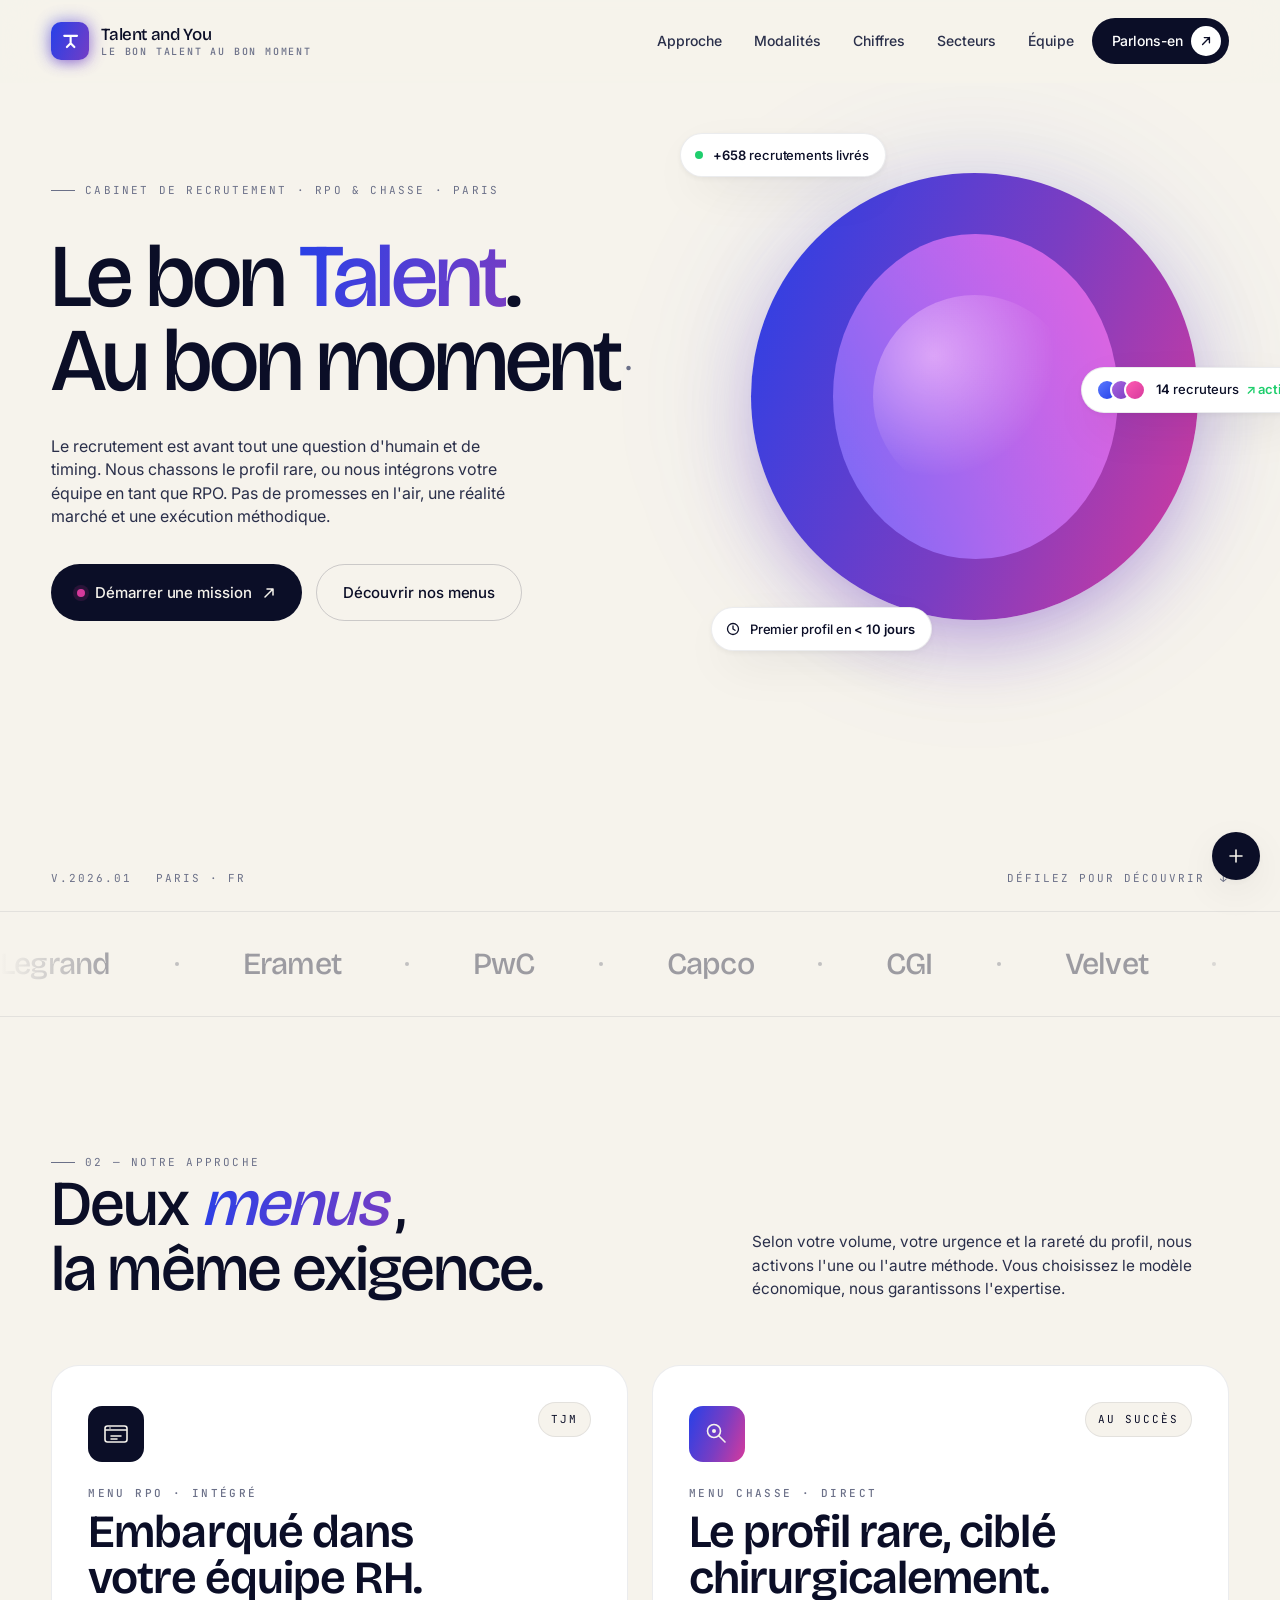
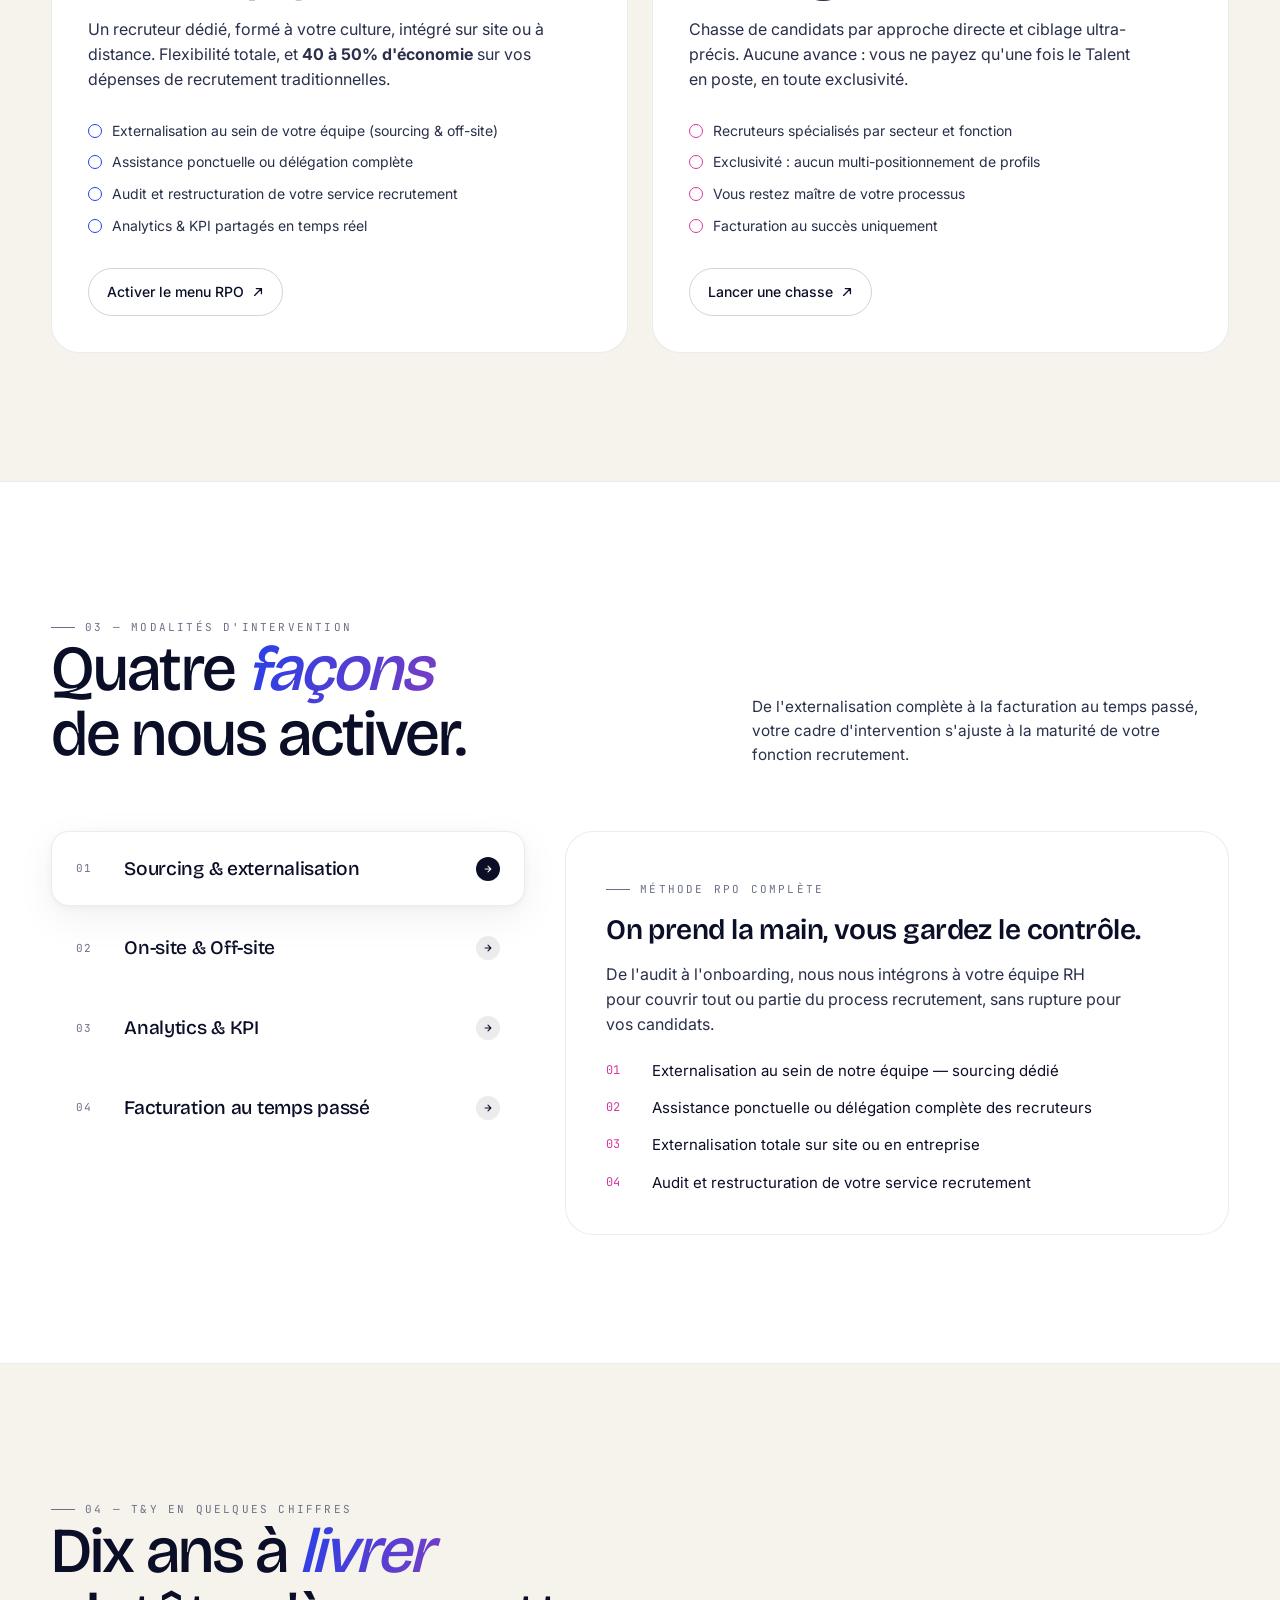
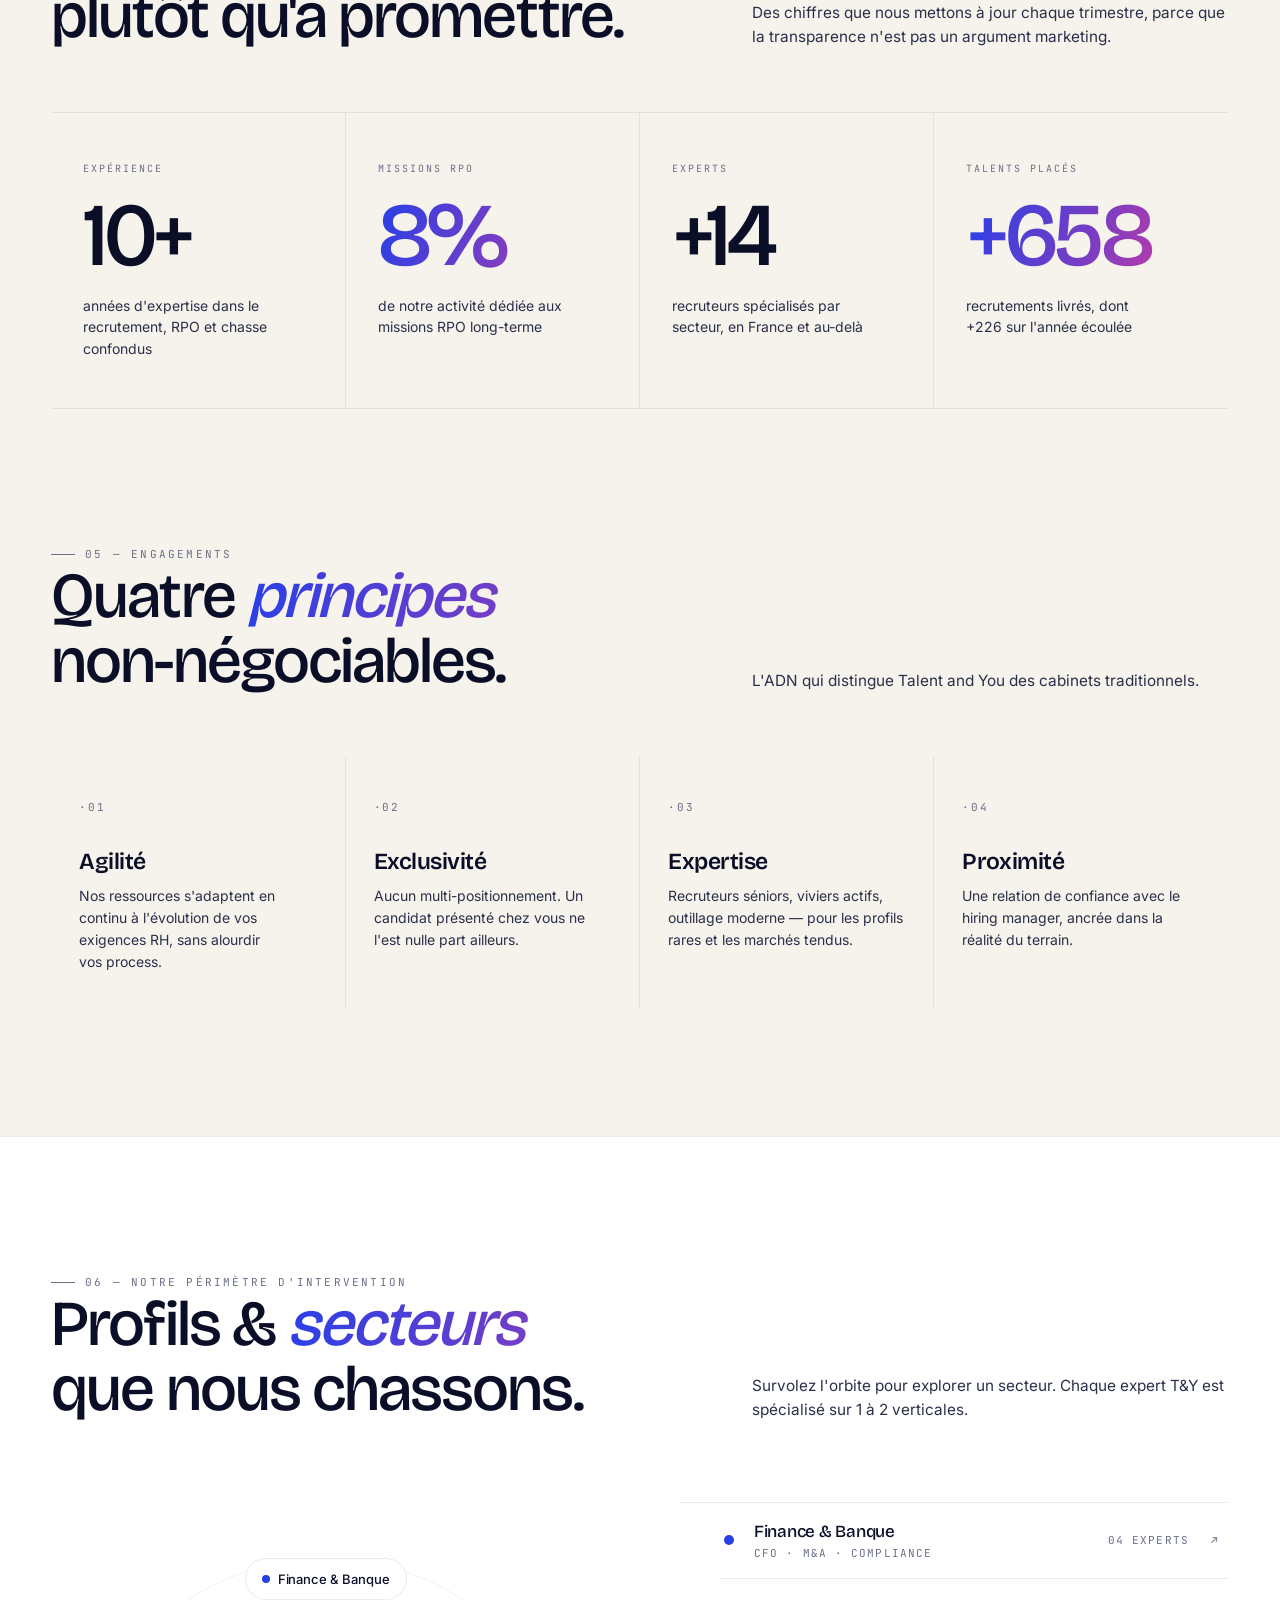
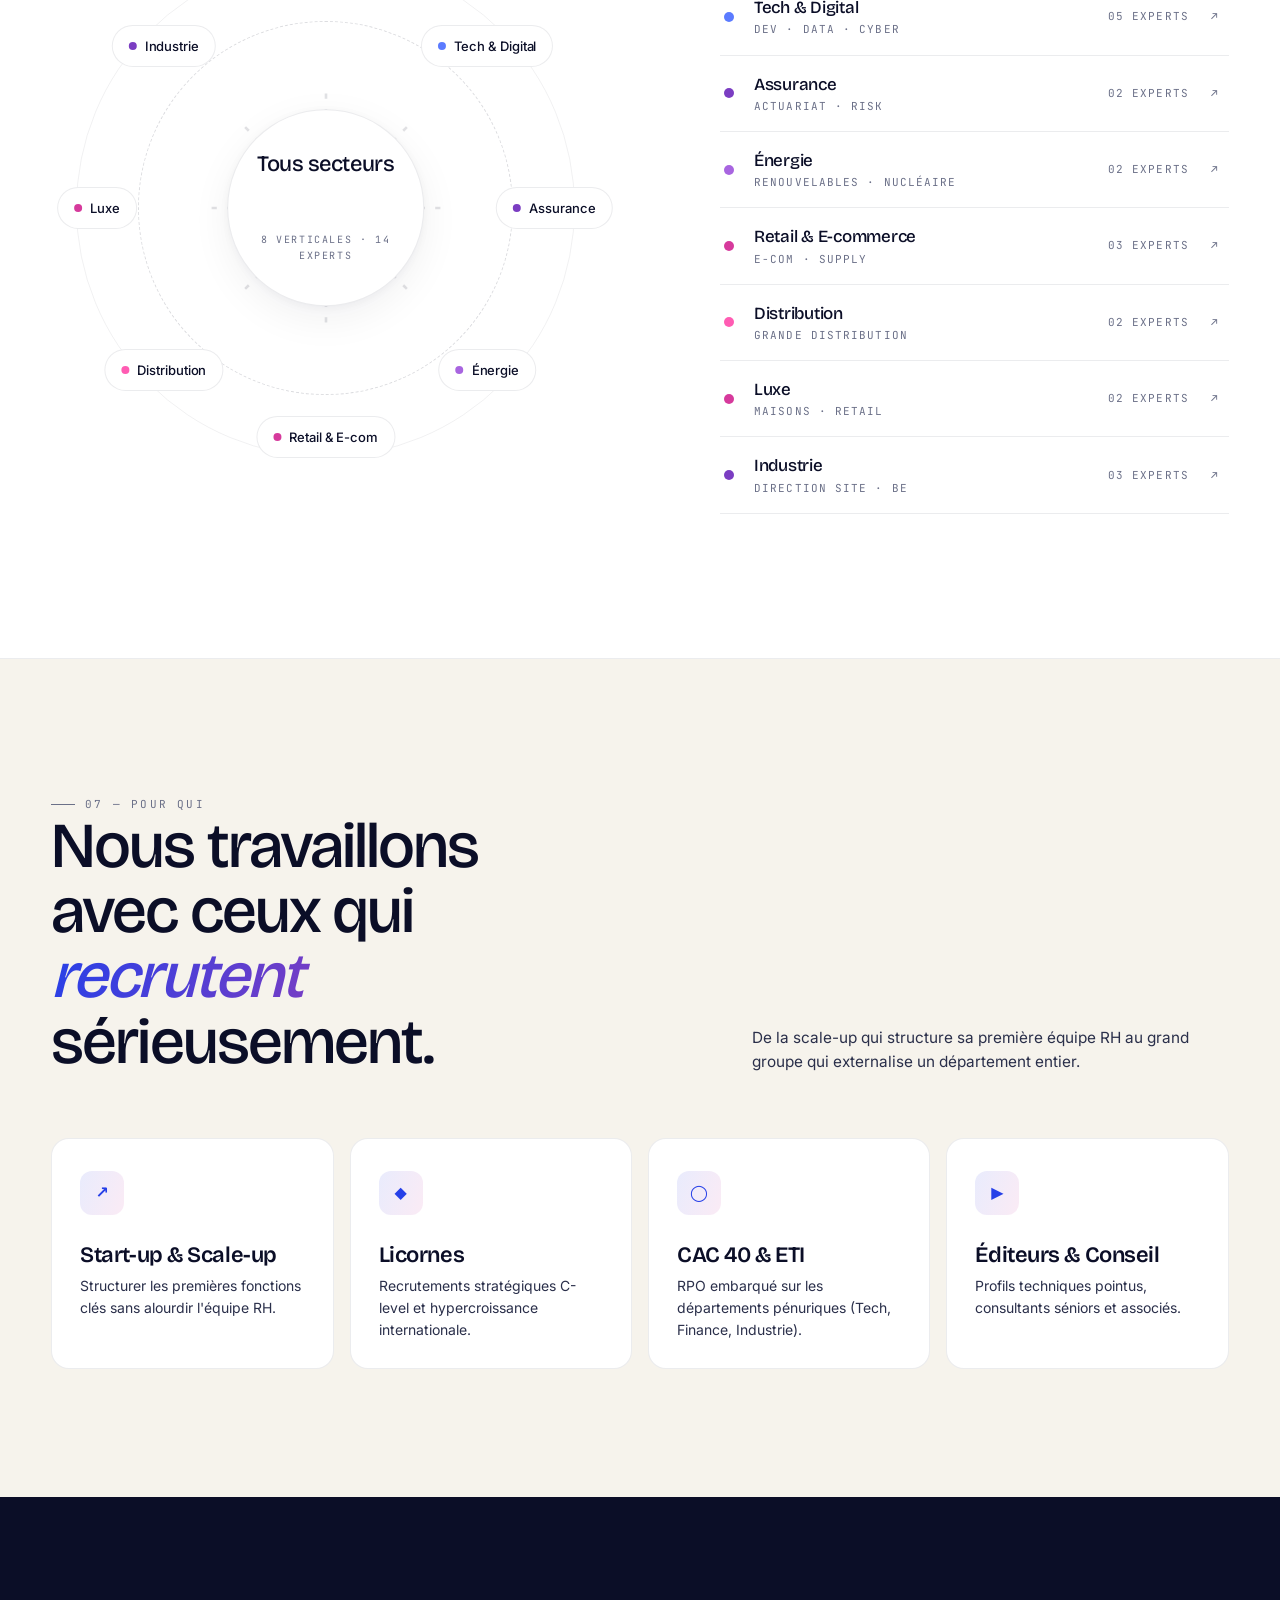
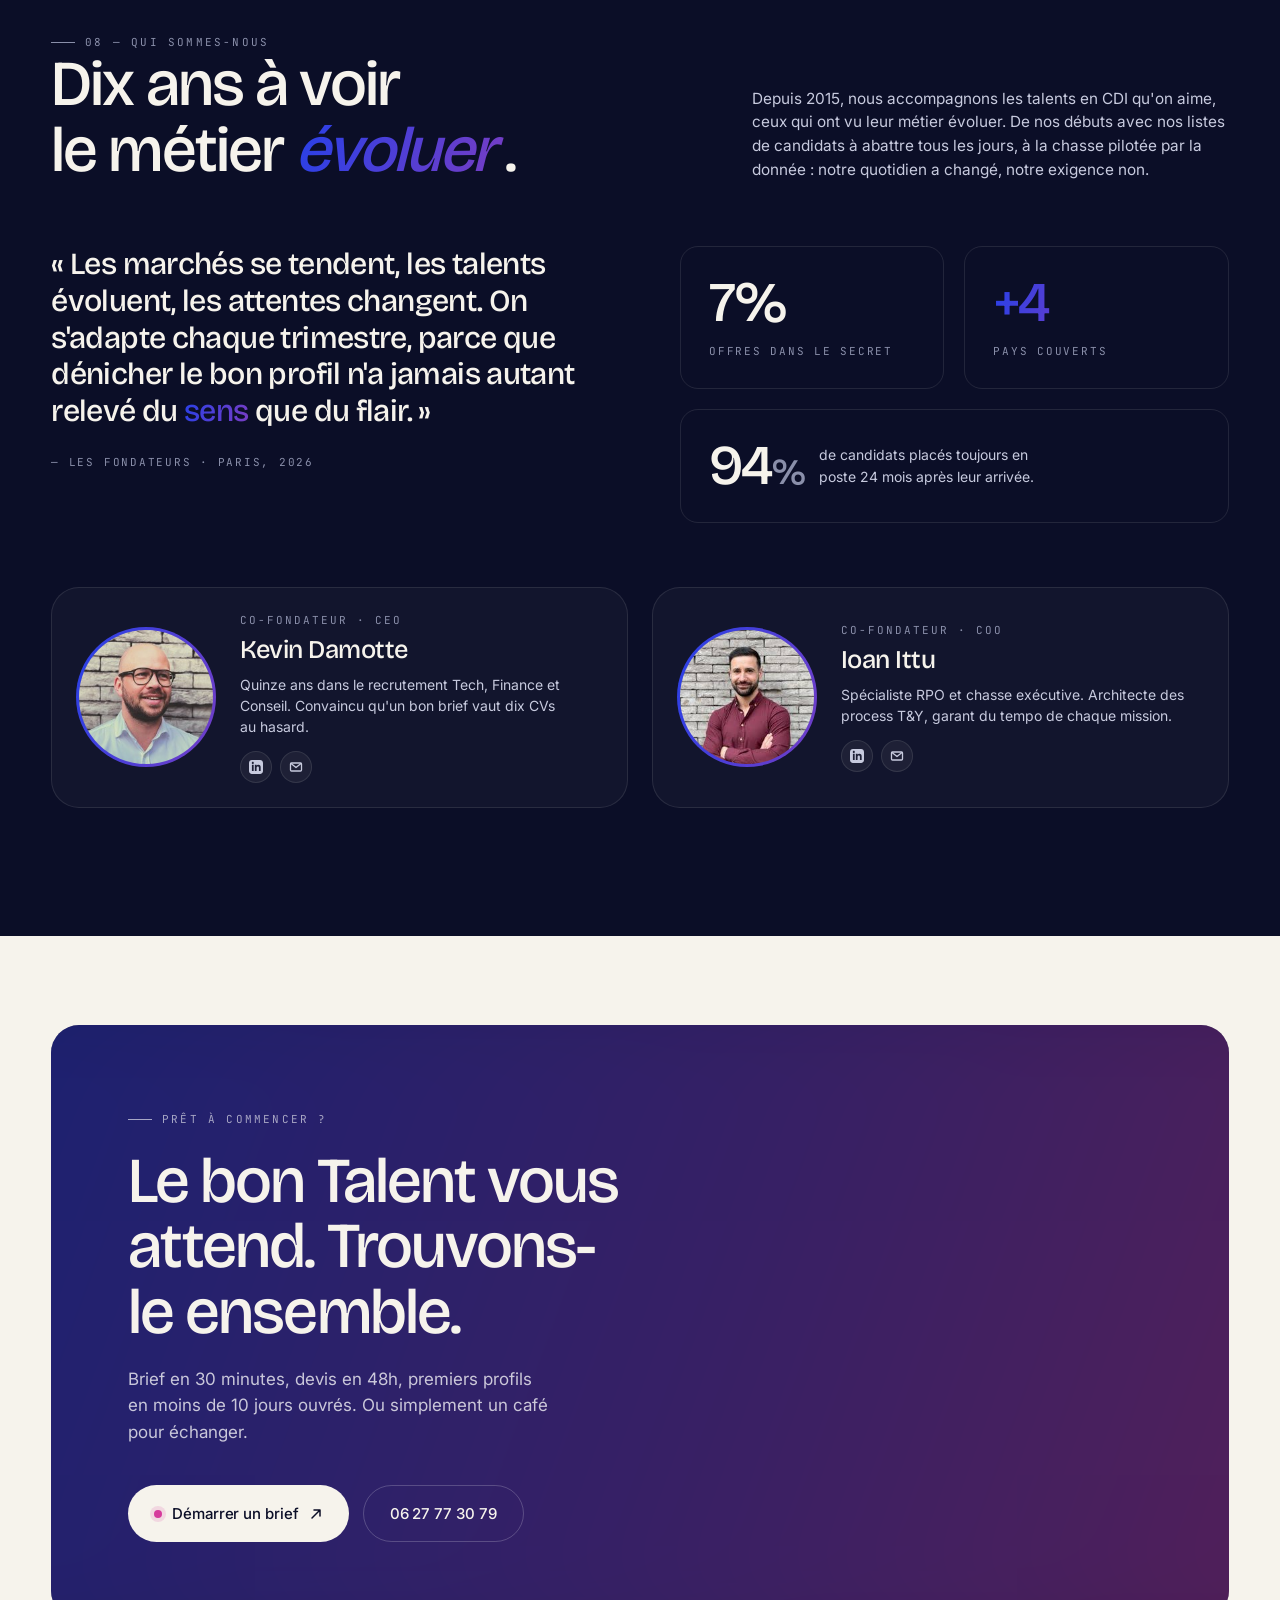
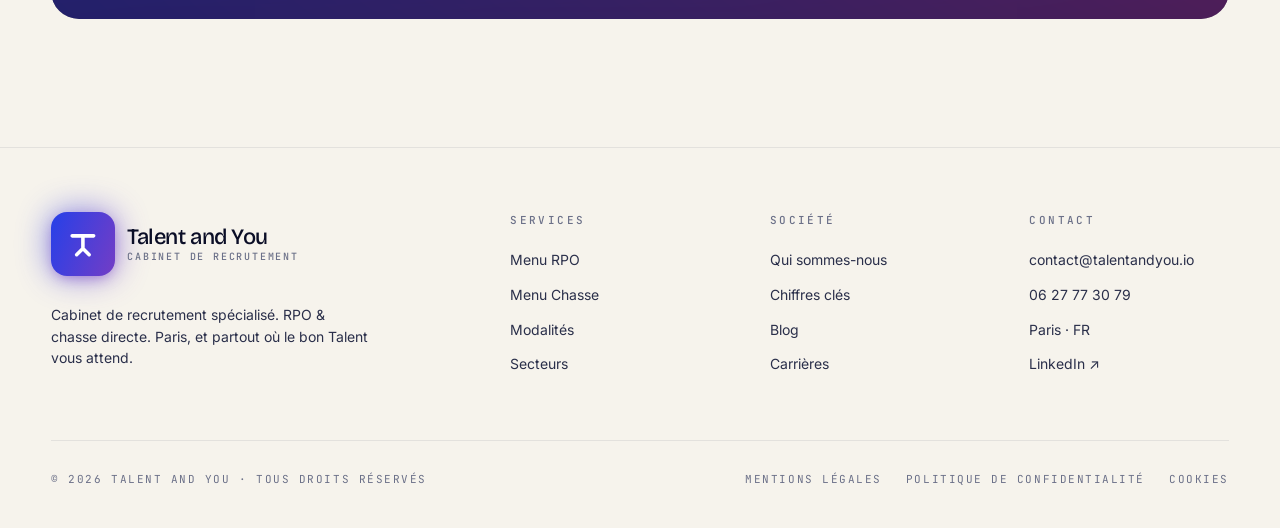
==== index.html @ 2cf2efbe "Update marquee with Legrand, Eramet, PwC, Capco, CGI, Velvet, Jardiland, Netatmo Replaces previous p" ====
<!doctype html>
<html lang="fr">
<head>
<meta charset="utf-8" />
<meta name="viewport" content="width=device-width, initial-scale=1" />
<title>Talent and You — Le bon Talent au bon moment</title>
<meta name="description" content="Cabinet de recrutement spécialisé. RPO intégré ou chasse de tête : la bonne méthode pour le bon Talent, au bon moment." />
<meta name="theme-color" content="#0B0E27" />

<!-- Open Graph -->
<meta property="og:title" content="Talent and You — Le bon Talent au bon moment" />
<meta property="og:description" content="Cabinet de recrutement spécialisé. RPO intégré ou chasse de tête : la bonne méthode pour le bon Talent, au bon moment." />
<meta property="og:type" content="website" />
<meta property="og:locale" content="fr_FR" />

<link rel="preconnect" href="https://fonts.googleapis.com">
<link rel="preconnect" href="https://fonts.gstatic.com" crossorigin>
<link rel="stylesheet" href="https://fonts.googleapis.com/css2?family=Bricolage+Grotesque:opsz,wght@12..96,300..700&family=Inter:wght@300;400;500;600;700&family=JetBrains+Mono:wght@400;500&family=Instrument+Serif:ital@0;1&family=Space+Grotesk:wght@400;500;600;700&family=Fraunces:opsz,wght@9..144,400..700&display=swap" />

<link rel="stylesheet" href="styles.css" />
</head>
<body>

<!-- ============ NAV ============ -->
<header class="nav">
  <div class="wrap nav-inner">
    <a href="#" class="logo" aria-label="Talent and You">
      <span class="logo-icon" aria-hidden="true">
        <svg viewBox="0 0 40 40" fill="none">
          <!-- T (top bar + stem) merged with inverted Y (forked base) -->
          <path class="ty-mark"
                d="M 8 11 H 32 M 20 11 V 25 M 20 25 L 13 32 M 20 25 L 27 32"
                stroke="white" stroke-width="4" stroke-linecap="round" stroke-linejoin="round"/>
        </svg>
      </span>
      <span class="logo-text">Talent and You<small>Le bon Talent au bon moment</small></span>
    </a>
    <nav class="nav-links">
      <a href="#approche">Approche</a>
      <a href="#modalites">Modalités</a>
      <a href="#chiffres">Chiffres</a>
      <a href="#secteurs">Secteurs</a>
      <a href="#equipe">Équipe</a>
      <a href="#contact" class="nav-cta">
        Parlons-en
        <span class="arrow-bubble">
          <svg width="12" height="12" viewBox="0 0 14 14" fill="none"><path d="M3 11L11 3M11 3H5M11 3V9" stroke="currentColor" stroke-width="1.6" stroke-linecap="round" stroke-linejoin="round"/></svg>
        </span>
      </a>
    </nav>
  </div>
</header>

<main>

<!-- ============ HERO ============ -->
<section class="hero" id="hero" style="padding: 60px 0px 120px">
  <div class="wrap hero-grid">
    <div>
      <div class="eyebrow" style="margin-bottom: 36px;">Cabinet de recrutement · RPO &amp; Chasse · Paris</div>
      <h1 class="hero-headline">
        <span class="l1"><span>Le bon&nbsp;<i class="grad-text" style="font-style:normal;">Talent</i>.</span></span>
        <span class="l2"><span>Au bon moment<span class="stop">.</span></span></span>
      </h1>
      <p class="hero-tag">Le recrutement est avant tout une question d'humain et de timing. Nous chassons le profil rare, ou nous intégrons votre équipe en tant que RPO. Pas de promesses en l'air, une réalité marché et une exécution méthodique.</p>
      <div class="hero-actions">
        <a href="#contact" class="btn btn-primary">
          <span class="dot"></span>
          Démarrer une mission
          <svg width="14" height="14" viewBox="0 0 14 14" fill="none"><path d="M3 11L11 3M11 3H5M11 3V9" stroke="currentColor" stroke-width="1.5" stroke-linecap="round" stroke-linejoin="round"/></svg>
        </a>
        <a href="#approche" class="btn btn-ghost">Découvrir nos menus</a>
      </div>
    </div>

    <div class="hero-art" aria-hidden="true">
      <div class="blob-glow"></div>
      <div class="blob"></div>
      <div class="blob b2"></div>
      <div class="blob b3"></div>
      <div class="hero-particles">
        <span class="p" style="top:12%;left:6%;animation-delay:0s;"></span>
        <span class="p acc" style="top:24%;left:88%;animation-delay:.8s;"></span>
        <span class="p" style="top:74%;left:4%;animation-delay:1.4s;"></span>
        <span class="p acc" style="top:86%;left:74%;animation-delay:2.1s;"></span>
        <span class="p" style="top:48%;left:96%;animation-delay:2.6s;"></span>
        <span class="p" style="top:6%;left:54%;animation-delay:3.2s;"></span>
      </div>
      <div class="tag t1">
        <span class="pulse"></span>
        <span><b>+658</b> recrutements livrés</span>
      </div>
      <div class="tag t2">
        <span class="av"><span></span><span></span><span></span></span>
        <span><b>14</b> recruteurs <span class="arrow-up">↗ actifs</span></span>
      </div>
      <div class="tag t3">
        <svg width="14" height="14" viewBox="0 0 14 14" fill="none"><circle cx="7" cy="7" r="5.5" stroke="currentColor" stroke-width="1.3"/><path d="M7 4v3l2 1.3" stroke="currentColor" stroke-width="1.3" stroke-linecap="round"/></svg>
        <span>Premier profil en <b>&lt; 10 jours</b></span>
      </div>
    </div>
  </div>

  <div class="hero-meta">
    <div class="lh">
      <span>v.2026.01</span>
      <span>Paris · FR</span>
    </div>
    <div>Défilez pour découvrir <span style="margin-left:6px;">↓</span></div>
  </div>
</section>

<!-- ============ MARQUEE confiance ============ -->
<section class="marquee" aria-label="Ils nous font confiance">
  <div class="marquee-row" aria-hidden="true">
    <span class="brand">Legrand</span><span class="dot"></span>
    <span class="brand">Eramet</span><span class="dot"></span>
    <span class="brand">PwC</span><span class="dot"></span>
    <span class="brand">Capco</span><span class="dot"></span>
    <span class="brand">CGI</span><span class="dot"></span>
    <span class="brand">Velvet</span><span class="dot"></span>
    <span class="brand">Jardiland</span><span class="dot"></span>
    <span class="brand">Netatmo</span><span class="dot"></span>
    <!-- duplicate for seamless loop -->
    <span class="brand">Legrand</span><span class="dot"></span>
    <span class="brand">Eramet</span><span class="dot"></span>
    <span class="brand">PwC</span><span class="dot"></span>
    <span class="brand">Capco</span><span class="dot"></span>
    <span class="brand">CGI</span><span class="dot"></span>
    <span class="brand">Velvet</span><span class="dot"></span>
    <span class="brand">Jardiland</span><span class="dot"></span>
    <span class="brand">Netatmo</span><span class="dot"></span>
  </div>
</section>

<!-- ============ APPROCHE — Deux menus ============ -->
<section class="section" id="approche">
  <div class="wrap">
    <div class="section-head reveal">
      <div>
        <div class="eyebrow">02 — Notre approche</div>
        <h2 class="section-title">Deux <span class="grad-text" style="padding: 0px 10px 0px 0px">menus</span>,<br/>la même exigence.</h2>
      </div>
      <p class="section-lede">Selon votre volume, votre urgence et la rareté du profil, nous activons l'une ou l'autre méthode. Vous choisissez le modèle économique, nous garantissons l'expertise.</p>
    </div>

    <div class="menus reveal-stagger">
      <article class="menu-card rpo">
        <span class="price-tag">TJM</span>
        <div class="menu-icon">
          <svg width="28" height="28" viewBox="0 0 28 28" fill="none">
            <rect x="3" y="6" width="22" height="16" rx="2.5" stroke="currentColor" stroke-width="1.6"/>
            <path d="M3 10h22" stroke="currentColor" stroke-width="1.6"/>
            <circle cx="8" cy="8" r=".8" fill="currentColor"/>
            <path d="M9 16h10M9 19h6" stroke="currentColor" stroke-width="1.5" stroke-linecap="round"/>
          </svg>
        </div>
        <h3>
          <small>Menu RPO · Intégré</small>
          Embarqué dans votre équipe RH.
        </h3>
        <p>
          Un recruteur dédié, formé à votre culture, intégré sur site ou à distance.
          Flexibilité totale, et <b>40 à 50% d'économie</b> sur vos dépenses de recrutement traditionnelles.
        </p>
        <ul>
          <li>Externalisation au sein de votre équipe (sourcing &amp; off-site)</li>
          <li>Assistance ponctuelle ou délégation complète</li>
          <li>Audit et restructuration de votre service recrutement</li>
          <li>Analytics &amp; KPI partagés en temps réel</li>
        </ul>
        <a href="#contact" class="menu-cta">
          Activer le menu RPO
          <svg width="12" height="12" viewBox="0 0 14 14" fill="none"><path d="M3 11L11 3M11 3H5M11 3V9" stroke="currentColor" stroke-width="1.5" stroke-linecap="round" stroke-linejoin="round"/></svg>
        </a>
      </article>

      <article class="menu-card chasse">
        <span class="price-tag">Au succès</span>
        <div class="menu-icon">
          <svg width="28" height="28" viewBox="0 0 28 28" fill="none">
            <circle cx="11" cy="11" r="6.5" stroke="currentColor" stroke-width="1.6"/>
            <path d="M16 16l6 6" stroke="currentColor" stroke-width="1.6" stroke-linecap="round"/>
            <circle cx="11" cy="11" r="2" fill="currentColor"/>
          </svg>
        </div>
        <h3>
          <small>Menu Chasse · Direct</small>
          Le profil rare, ciblé chirurgicalement.
        </h3>
        <p>
          Chasse de candidats par approche directe et ciblage ultra-précis.
          Aucune avance : vous ne payez qu'une fois le Talent en poste, en toute exclusivité.
        </p>
        <ul>
          <li>Recruteurs spécialisés par secteur et fonction</li>
          <li>Exclusivité : aucun multi-positionnement de profils</li>
          <li>Vous restez maître de votre processus</li>
          <li>Facturation au succès uniquement</li>
        </ul>
        <a href="#contact" class="menu-cta">
          Lancer une chasse
          <svg width="12" height="12" viewBox="0 0 14 14" fill="none"><path d="M3 11L11 3M11 3H5M11 3V9" stroke="currentColor" stroke-width="1.5" stroke-linecap="round" stroke-linejoin="round"/></svg>
        </a>
      </article>
    </div>
  </div>
</section>

<!-- ============ MODALITÉS — Tabs interactives ============ -->
<section class="section" id="modalites" style="background: var(--bg-elev); border-block: 1px solid var(--line);">
  <div class="wrap">
    <div class="section-head reveal">
      <div>
        <div class="eyebrow">03 — Modalités d'intervention</div>
        <h2 class="section-title">Quatre <span class="grad-text" style="padding: 0px 10px 0px 0px">façons</span><br/>de nous activer.</h2>
      </div>
      <p class="section-lede">
        De l'externalisation complète à la facturation au temps passé, votre cadre d'intervention
        s'ajuste à la maturité de votre fonction recrutement.
      </p>
    </div>

    <div class="modalites reveal">
      <div class="tabs" role="tablist">
        <button class="tab active" data-tab="t1" role="tab" aria-selected="true">
          <span class="num">01</span>
          <span class="label">Sourcing &amp; externalisation</span>
          <span class="arrow-i"><svg width="10" height="10" viewBox="0 0 14 14" fill="none"><path d="M3 7h8M7 3l4 4-4 4" stroke="currentColor" stroke-width="1.5" stroke-linecap="round" stroke-linejoin="round"/></svg></span>
        </button>
        <button class="tab" data-tab="t2" role="tab" aria-selected="false">
          <span class="num">02</span>
          <span class="label">On-site &amp; Off-site</span>
          <span class="arrow-i"><svg width="10" height="10" viewBox="0 0 14 14" fill="none"><path d="M3 7h8M7 3l4 4-4 4" stroke="currentColor" stroke-width="1.5" stroke-linecap="round" stroke-linejoin="round"/></svg></span>
        </button>
        <button class="tab" data-tab="t3" role="tab" aria-selected="false">
          <span class="num">03</span>
          <span class="label">Analytics &amp; KPI</span>
          <span class="arrow-i"><svg width="10" height="10" viewBox="0 0 14 14" fill="none"><path d="M3 7h8M7 3l4 4-4 4" stroke="currentColor" stroke-width="1.5" stroke-linecap="round" stroke-linejoin="round"/></svg></span>
        </button>
        <button class="tab" data-tab="t4" role="tab" aria-selected="false">
          <span class="num">04</span>
          <span class="label">Facturation au temps passé</span>
          <span class="arrow-i"><svg width="10" height="10" viewBox="0 0 14 14" fill="none"><path d="M3 7h8M7 3l4 4-4 4" stroke="currentColor" stroke-width="1.5" stroke-linecap="round" stroke-linejoin="round"/></svg></span>
        </button>
      </div>

      <div class="tab-panel">
        <div class="tab-content active" data-tab="t1">
          <div class="eyebrow" style="margin-bottom:18px;">Méthode RPO complète</div>
          <h4>On prend la main, vous gardez le contrôle.</h4>
          <p>
            De l'audit à l'onboarding, nous nous intégrons à votre équipe RH pour couvrir
            tout ou partie du process recrutement, sans rupture pour vos candidats.
          </p>
          <ol>
            <li>Externalisation au sein de notre équipe — sourcing dédié</li>
            <li>Assistance ponctuelle ou délégation complète des recruteurs</li>
            <li>Externalisation totale sur site ou en entreprise</li>
            <li>Audit et restructuration de votre service recrutement</li>
          </ol>
        </div>

        <div class="tab-content" data-tab="t2">
          <div class="eyebrow" style="margin-bottom:18px;">Présence physique &amp; remote</div>
          <h4>Nos recruteurs là où vous en avez besoin.</h4>
          <p>
            On-site dans vos locaux pour renforcer la marque employeur et la fluidité interne,
            ou off-site pour absorber un pic d'activité sans alourdir vos process internes.
          </p>
          <ol>
            <li>Intégration sur site, dans le respect de votre culture</li>
            <li>Mode hybride avec rituels d'équipe alignés</li>
            <li>Reporting hebdomadaire et stand-ups dédiés</li>
            <li>Bascule on/off transparente selon le volume</li>
          </ol>
        </div>

        <div class="tab-content" data-tab="t3">
          <div class="eyebrow" style="margin-bottom:18px;">Pilotage piloté par la donnée</div>
          <h4>Mesurer, ajuster, performer.</h4>
          <p>
            Dashboards live, KPI partagés et points de pilotage hebdomadaires :
            vous voyez avancer chaque mission en temps réel.
          </p>
          <ol>
            <li>Pipeline candidats, taux de transformation, temps moyen</li>
            <li>Source-of-hire, qualité des entretiens, NPS candidats</li>
            <li>Reporting automatisé exporté chaque semaine</li>
            <li>Recommandations data-driven pour optimiser le funnel</li>
          </ol>
        </div>

        <div class="tab-content" data-tab="t4">
          <div class="eyebrow" style="margin-bottom:18px;">TJM transparent</div>
          <h4>Une facturation simple, lisible, juste.</h4>
          <p>
            Vous payez le temps réellement consacré à vos missions, sans pourcentage
            sur le salaire ni frais cachés. Idéal pour les volumes &gt; 5 recrutements.
          </p>
          <ol>
            <li>Tarif journalier moyen négocié à l'engagement</li>
            <li>40 à 50% d'économie vs honoraires classiques</li>
            <li>Aucune avance, aucun frais de dossier</li>
            <li>Engagement minimum 1 mois, dénonciation libre ensuite</li>
          </ol>
        </div>
      </div>
    </div>
  </div>
</section>

<!-- ============ CHIFFRES ============ -->
<section class="section" id="chiffres" style="padding-top:0;padding-bottom:0;">
  <div class="wrap">
    <div class="section-head reveal" style="padding-top: clamp(80px, 10vw, 160px);">
      <div>
        <div class="eyebrow">04 — T&amp;Y en quelques chiffres</div>
        <h2 class="section-title">Dix ans à <span class="grad-text" style="padding: 0px 10px 0px 0px">livrer</span><br/>plutôt qu'à promettre.</h2>
      </div>
      <p class="section-lede">
        Des chiffres que nous mettons à jour chaque trimestre,
        parce que la transparence n'est pas un argument marketing.
      </p>
    </div>

    <div class="stats reveal" data-once="no">
      <div class="stat">
        <span class="ek">Expérience</span>
        <div class="num plain"><span data-count="10" data-suffix="+">10+</span></div>
        <div class="lbl">années d'expertise dans le recrutement, RPO et chasse confondus</div>
      </div>
      <div class="stat">
        <span class="ek">Missions RPO</span>
        <div class="num"><span data-count="8" data-suffix="%">8%</span></div>
        <div class="lbl">de notre activité dédiée aux missions RPO long-terme</div>
      </div>
      <div class="stat">
        <span class="ek">Experts</span>
        <div class="num plain"><span data-count="14" data-prefix="+">+14</span></div>
        <div class="lbl">recruteurs spécialisés par secteur, en France et au-delà</div>
      </div>
      <div class="stat">
        <span class="ek">Talents placés</span>
        <div class="num"><span data-count="658" data-prefix="+">+658</span></div>
        <div class="lbl">recrutements livrés, dont +226 sur l'année écoulée</div>
      </div>
    </div>
    <div style="padding-bottom: clamp(80px, 10vw, 160px);"></div>
  </div>
</section>

<!-- ============ VALEURS ============ -->
<section class="section" style="padding-top:0;">
  <div class="wrap">
    <div class="section-head reveal">
      <div>
        <div class="eyebrow">05 — Engagements</div>
        <h2 class="section-title">Quatre <span class="grad-text" style="padding: 0px 10px 0px 0px">principes</span><br/>non-négociables.</h2>
      </div>
      <p class="section-lede">
        L'ADN qui distingue Talent and You des cabinets traditionnels.
      </p>
    </div>

    <div class="values reveal-stagger">
      <div class="value">
        <span class="v-num">·01</span>
        <h4>Agilité</h4>
        <p>Nos ressources s'adaptent en continu à l'évolution de vos exigences RH, sans alourdir vos process.</p>
      </div>
      <div class="value">
        <span class="v-num">·02</span>
        <h4>Exclusivité</h4>
        <p>Aucun multi-positionnement. Un candidat présenté chez vous ne l'est nulle part ailleurs.</p>
      </div>
      <div class="value">
        <span class="v-num">·03</span>
        <h4>Expertise</h4>
        <p>Recruteurs séniors, viviers actifs, outillage moderne — pour les profils rares et les marchés tendus.</p>
      </div>
      <div class="value">
        <span class="v-num">·04</span>
        <h4>Proximité</h4>
        <p>Une relation de confiance avec le hiring manager, ancrée dans la réalité du terrain.</p>
      </div>
    </div>
  </div>
</section>

<!-- ============ SECTEURS — Orbite interactive ============ -->
<section class="section" id="secteurs" style="background: var(--bg-elev); border-block: 1px solid var(--line);">
  <div class="wrap">
    <div class="section-head reveal">
      <div>
        <div class="eyebrow">06 — Notre périmètre d'intervention</div>
        <h2 class="section-title">Profils &amp; <span class="grad-text" style="padding: 0px 10px 0px 0px">secteurs</span><br/>que nous chassons.</h2>
      </div>
      <p class="section-lede">
        Survolez l'orbite pour explorer un secteur. Chaque expert T&amp;Y est spécialisé sur 1 à 2 verticales.
      </p>
    </div>

    <div class="wheel-section orbit-section reveal">
      <div class="orbit" aria-hidden="true">
        <div class="orbit-rings">
          <div class="ring r1"></div>
          <div class="ring r2"></div>
        </div>
        <svg class="orbit-spokes" viewBox="-100 -100 200 200">
          <line data-key="finance"      x1="0" y1="0" x2="0"      y2="-44"/>
          <line data-key="tech"         x1="0" y1="0" x2="31.11"  y2="-31.11"/>
          <line data-key="assurance"    x1="0" y1="0" x2="44"     y2="0"/>
          <line data-key="energie"      x1="0" y1="0" x2="31.11"  y2="31.11"/>
          <line data-key="retail"       x1="0" y1="0" x2="0"      y2="44"/>
          <line data-key="distribution" x1="0" y1="0" x2="-31.11" y2="31.11"/>
          <line data-key="luxe"         x1="0" y1="0" x2="-44"    y2="0"/>
          <line data-key="industrie"    x1="0" y1="0" x2="-31.11" y2="-31.11"/>
        </svg>
        <button class="orbit-bubble" data-key="finance"      style="--a: 0deg;   --bubble-color: var(--brand-1);">Finance &amp; Banque</button>
        <button class="orbit-bubble" data-key="tech"         style="--a: 45deg;  --bubble-color: #5B7BFF;">Tech &amp; Digital</button>
        <button class="orbit-bubble" data-key="assurance"    style="--a: 90deg;  --bubble-color: var(--brand-mid);">Assurance</button>
        <button class="orbit-bubble" data-key="energie"      style="--a: 135deg; --bubble-color: #A865E0;">Énergie</button>
        <button class="orbit-bubble" data-key="retail"       style="--a: 180deg; --bubble-color: var(--brand-2);">Retail &amp; E-com</button>
        <button class="orbit-bubble" data-key="distribution" style="--a: 225deg; --bubble-color: #FF5CB3;">Distribution</button>
        <button class="orbit-bubble" data-key="luxe"         style="--a: 270deg; --bubble-color: #D63A9C;">Luxe</button>
        <button class="orbit-bubble" data-key="industrie"    style="--a: 315deg; --bubble-color: #7B3DC2;">Industrie</button>
        <div class="orbit-center">
          <div class="name">Tous secteurs</div>
          <div class="sub">8 verticales · 14 experts</div>
        </div>
      </div>

      <ul class="orbit-legend">
        <li data-key="finance"      data-sub="CFO · M&amp;A · Compliance"          style="--bubble-color: var(--brand-1);"><span class="swatch"></span><div><div class="lbl">Finance &amp; Banque</div><div class="meta">CFO · M&amp;A · Compliance</div></div><span class="meta">04 experts</span><span class="nb">↗</span></li>
        <li data-key="tech"         data-sub="Dev · Data · Cyber"                   style="--bubble-color: #5B7BFF;"><span class="swatch"></span><div><div class="lbl">Tech &amp; Digital</div><div class="meta">Dev · Data · Cyber</div></div><span class="meta">05 experts</span><span class="nb">↗</span></li>
        <li data-key="assurance"    data-sub="Actuariat · Risk · Sinistres"         style="--bubble-color: var(--brand-mid);"><span class="swatch"></span><div><div class="lbl">Assurance</div><div class="meta">Actuariat · Risk</div></div><span class="meta">02 experts</span><span class="nb">↗</span></li>
        <li data-key="energie"      data-sub="Renouvelables · Nucléaire · O&amp;G"  style="--bubble-color: #A865E0;"><span class="swatch"></span><div><div class="lbl">Énergie</div><div class="meta">Renouvelables · Nucléaire</div></div><span class="meta">02 experts</span><span class="nb">↗</span></li>
        <li data-key="retail"       data-sub="E-commerce · Buying · Supply"         style="--bubble-color: var(--brand-2);"><span class="swatch"></span><div><div class="lbl">Retail &amp; E-commerce</div><div class="meta">E-com · Supply</div></div><span class="meta">03 experts</span><span class="nb">↗</span></li>
        <li data-key="distribution" data-sub="Grande distribution · Achats"         style="--bubble-color: #FF5CB3;"><span class="swatch"></span><div><div class="lbl">Distribution</div><div class="meta">Grande distribution</div></div><span class="meta">02 experts</span><span class="nb">↗</span></li>
        <li data-key="luxe"         data-sub="Maisons · Marketing · Retail"         style="--bubble-color: #D63A9C;"><span class="swatch"></span><div><div class="lbl">Luxe</div><div class="meta">Maisons · Retail</div></div><span class="meta">02 experts</span><span class="nb">↗</span></li>
        <li data-key="industrie"    data-sub="Direction site · Bureau d'études"     style="--bubble-color: #7B3DC2;"><span class="swatch"></span><div><div class="lbl">Industrie</div><div class="meta">Direction site · BE</div></div><span class="meta">03 experts</span><span class="nb">↗</span></li>
      </ul>
    </div>
  </div>
</section>

<!-- ============ POUR QUI ============ -->
<section class="section">
  <div class="wrap">
    <div class="section-head reveal">
      <div>
        <div class="eyebrow">07 — Pour qui</div>
        <h2 class="section-title">Nous travaillons<br/>avec ceux qui <span class="grad-text" style="padding: 0px 10px 0px 0px">recrutent</span> sérieusement.</h2>
      </div>
      <p class="section-lede">
        De la scale-up qui structure sa première équipe RH au grand groupe qui externalise un département entier.
      </p>
    </div>

    <div class="audiences reveal-stagger">
      <div class="audience">
        <div class="glyph">↗</div>
        <h4>Start-up &amp; Scale-up</h4>
        <p>Structurer les premières fonctions clés sans alourdir l'équipe RH.</p>
      </div>
      <div class="audience">
        <div class="glyph">◆</div>
        <h4>Licornes</h4>
        <p>Recrutements stratégiques C-level et hypercroissance internationale.</p>
      </div>
      <div class="audience">
        <div class="glyph">◯</div>
        <h4>CAC 40 &amp; ETI</h4>
        <p>RPO embarqué sur les départements pénuriques (Tech, Finance, Industrie).</p>
      </div>
      <div class="audience">
        <div class="glyph">▶</div>
        <h4>Éditeurs &amp; Conseil</h4>
        <p>Profils techniques pointus, consultants séniors et associés.</p>
      </div>
    </div>
  </div>
</section>

<!-- ============ EQUIPE ============ -->
<section class="section dark-bg" id="equipe" style="background: var(--bg-dark); color: var(--bg);">
  <div class="wrap" style="--ink:#F6F3EC; --ink-soft:#C7CADE; --muted:#8A8FAA; --line: rgba(246,243,236,.1);">
    <div class="section-head reveal">
      <div>
        <div class="eyebrow" style="color:#8A8FAA;">08 — Qui sommes-nous</div>
        <h2 class="section-title" style="color:#F6F3EC;">Dix ans à voir<br/>le métier <span class="grad-text" style="padding: 0px 10px 0px 0px">évoluer</span>.</h2>
      </div>
      <p class="section-lede" style="color:#C7CADE;">Depuis 2015, nous accompagnons les talents en CDI qu'on aime, ceux qui ont vu leur métier évoluer. De nos débuts avec nos listes de candidats à abattre tous les jours, à la chasse pilotée par la donnée : notre quotidien a changé, notre exigence non.</p>
    </div>

    <div style="display:grid; grid-template-columns: 1fr 1fr; gap: 80px; align-items: start;" class="reveal">
      <div>
        <p style="font-family: var(--f-display); font-size: clamp(24px, 2.4vw, 36px); font-weight: 500; letter-spacing: -0.02em; line-height: 1.2; color:#F6F3EC;">
          « Les marchés se tendent, les talents évoluent, les attentes changent.
          On s'adapte chaque trimestre, parce que dénicher le bon profil
          n'a jamais autant relevé du <span class="grad-text">sens</span> que du flair. »
        </p>
        <div style="font-family: var(--f-mono); font-size:11px; letter-spacing:.16em; color:#8A8FAA; text-transform:uppercase; margin-top: 24px;">— Les fondateurs · Paris, 2026</div>
      </div>
      <div style="display: grid; grid-template-columns: 1fr 1fr; gap: 20px;">
        <div style="padding: 28px; border: 1px solid rgba(246,243,236,.1); border-radius: 18px;">
          <div style="font-family: var(--f-display); font-size: 56px; font-weight: 500; line-height: 1; letter-spacing: -0.04em; color:#F6F3EC;">7%</div>
          <div style="font-family: var(--f-mono); font-size:11px; letter-spacing:.16em; color:#8A8FAA; text-transform:uppercase; margin-top: 12px;">Offres dans le secret</div>
        </div>
        <div style="padding: 28px; border: 1px solid rgba(246,243,236,.1); border-radius: 18px;">
          <div style="font-family: var(--f-display); font-size: 56px; font-weight: 500; line-height: 1; letter-spacing: -0.04em; background: var(--grad); -webkit-background-clip: text; background-clip: text; color: transparent;">+4</div>
          <div style="font-family: var(--f-mono); font-size:11px; letter-spacing:.16em; color:#8A8FAA; text-transform:uppercase; margin-top: 12px;">Pays couverts</div>
        </div>
        <div style="padding: 28px; border: 1px solid rgba(246,243,236,.1); border-radius: 18px; grid-column: 1 / -1;">
          <div style="display: flex; gap: 16px; align-items: center;">
            <div style="font-family: var(--f-display); font-size: 56px; font-weight: 500; line-height: 1; letter-spacing: -0.04em; color:#F6F3EC;">94<span style="font-size: 36px; color:#8A8FAA;">%</span></div>
            <div style="font-size: 14px; color:#C7CADE; max-width: 240px;">de candidats placés toujours en poste 24 mois après leur arrivée.</div>
          </div>
        </div>
      </div>
    </div>

    <div class="founders reveal-stagger">
      <article class="founder">
        <div class="founder-photo-wrap">
          <img class="founder-photo" src="assets/kevin-damotte.jpg" alt="Kevin Damotte" width="140" height="140" />
        </div>
        <div class="founder-meta">
          <div class="role">Co-fondateur · CEO</div>
          <div class="name">Kevin Damotte</div>
          <p class="bio">Quinze ans dans le recrutement Tech, Finance et Conseil. Convaincu qu'un bon brief vaut dix CVs au hasard.</p>
          <div class="links">
            <a href="https://fr.linkedin.com/in/kevin-damotte-04ba2029" target="_blank" rel="noopener noreferrer" aria-label="LinkedIn de Kevin Damotte">
              <svg width="14" height="14" viewBox="0 0 24 24" fill="currentColor"><path d="M19 0h-14C2.24 0 0 2.24 0 5v14c0 2.76 2.24 5 5 5h14c2.76 0 5-2.24 5-5V5c0-2.76-2.24-5-5-5zM8 19H5V8h3v11zM6.5 6.73c-.97 0-1.75-.79-1.75-1.76S5.53 3.2 6.5 3.2s1.75.79 1.75 1.76S7.47 6.73 6.5 6.73zM20 19h-3v-5.6c0-3.37-4-3.11-4 0V19h-3V8h3v1.77c1.4-2.59 7-2.78 7 2.48V19z"/></svg>
            </a>
            <a href="mailto:kevindamotte@talentandyou.io" aria-label="Email Kevin Damotte">
              <svg width="14" height="14" viewBox="0 0 14 14" fill="none"><rect x="1.5" y="3" width="11" height="8" rx="1" stroke="currentColor" stroke-width="1.3"/><path d="M2 3.5l5 4 5-4" stroke="currentColor" stroke-width="1.3" stroke-linecap="round" stroke-linejoin="round"/></svg>
            </a>
          </div>
        </div>
      </article>

      <article class="founder">
        <div class="founder-photo-wrap">
          <img class="founder-photo" src="assets/founder-1.jpg" alt="Ioan Ittu" width="140" height="140" />
        </div>
        <div class="founder-meta">
          <div class="role">Co-fondateur · COO</div>
          <div class="name">Ioan Ittu</div>
          <p class="bio">Spécialiste RPO et chasse exécutive. Architecte des process T&amp;Y, garant du tempo de chaque mission.</p>
          <div class="links">
            <a href="https://fr.linkedin.com/in/ioanittu" target="_blank" rel="noopener noreferrer" aria-label="LinkedIn de Ioan Ittu">
              <svg width="14" height="14" viewBox="0 0 24 24" fill="currentColor"><path d="M19 0h-14C2.24 0 0 2.24 0 5v14c0 2.76 2.24 5 5 5h14c2.76 0 5-2.24 5-5V5c0-2.76-2.24-5-5-5zM8 19H5V8h3v11zM6.5 6.73c-.97 0-1.75-.79-1.75-1.76S5.53 3.2 6.5 3.2s1.75.79 1.75 1.76S7.47 6.73 6.5 6.73zM20 19h-3v-5.6c0-3.37-4-3.11-4 0V19h-3V8h3v1.77c1.4-2.59 7-2.78 7 2.48V19z"/></svg>
            </a>
            <a href="mailto:ioanittu@talentandyou.io" aria-label="Email Ioan Ittu">
              <svg width="14" height="14" viewBox="0 0 14 14" fill="none"><rect x="1.5" y="3" width="11" height="8" rx="1" stroke="currentColor" stroke-width="1.3"/><path d="M2 3.5l5 4 5-4" stroke="currentColor" stroke-width="1.3" stroke-linecap="round" stroke-linejoin="round"/></svg>
            </a>
          </div>
        </div>
      </article>
    </div>
  </div>
</section>

<!-- ============ CTA ============ -->
<section class="section" id="contact" style="padding-top: clamp(60px, 7vw, 100px);">
  <div class="wrap">
    <div class="cta-block reveal">
      <div class="eyebrow" style="color: rgba(255,255,255,.6);">Prêt à commencer ?</div>
      <h2 style="margin-top: 20px;">Le bon Talent vous attend. Trouvons-le ensemble.</h2>
      <p style="max-width: 480px; color: rgba(255,255,255,.75); margin-top: 22px; font-size: 17px;">
        Brief en 30 minutes, devis en 48h, premiers profils en moins de 10 jours ouvrés.
        Ou simplement un café pour échanger.
      </p>
      <div class="cta-row">
        <a href="mailto:contact@talentandyou.io" class="btn btn-primary">
          <span class="dot"></span>
          Démarrer un brief
          <svg width="14" height="14" viewBox="0 0 14 14" fill="none"><path d="M3 11L11 3M11 3H5M11 3V9" stroke="currentColor" stroke-width="1.5" stroke-linecap="round" stroke-linejoin="round"/></svg>
        </a>
        <a href="tel:+33627773079" class="btn btn-ghost">06 27 77 30 79</a>
      </div>
    </div>
  </div>
</section>

</main>

<!-- ============ FOOTER ============ -->
<footer class="footer">
  <div class="wrap">
    <div class="footer-grid">
      <div class="footer-brand">
        <a href="#" class="logo" style="margin-bottom: 28px;" aria-label="Talent and You">
          <span class="logo-icon" aria-hidden="true">
            <svg viewBox="0 0 40 40" fill="none">
              <path class="ty-mark"
                    d="M 8 11 H 32 M 20 11 V 25 M 20 25 L 13 32 M 20 25 L 27 32"
                    stroke="white" stroke-width="4" stroke-linecap="round" stroke-linejoin="round"/>
            </svg>
          </span>
          <span class="logo-text" style="font-size:22px;">Talent and You<small>Cabinet de recrutement</small></span>
        </a>
        <p>Cabinet de recrutement spécialisé. RPO &amp; chasse directe. Paris, et partout où le bon Talent vous attend.</p>
      </div>
      <div>
        <h5>Services</h5>
        <ul>
          <li><a href="#approche">Menu RPO</a></li>
          <li><a href="#approche">Menu Chasse</a></li>
          <li><a href="#modalites">Modalités</a></li>
          <li><a href="#secteurs">Secteurs</a></li>
        </ul>
      </div>
      <div>
        <h5>Société</h5>
        <ul>
          <li><a href="#equipe">Qui sommes-nous</a></li>
          <li><a href="#chiffres">Chiffres clés</a></li>
          <li><a href="#">Blog</a></li>
          <li><a href="#">Carrières</a></li>
        </ul>
      </div>
      <div>
        <h5>Contact</h5>
        <ul>
          <li><a href="mailto:contact@talentandyou.io">contact@talentandyou.io</a></li>
          <li><a href="tel:+33627773079">06 27 77 30 79</a></li>
          <li><a href="#">Paris · FR</a></li>
          <li><a href="https://www.linkedin.com/company/talent-and-you/?originalSubdomain=fr" target="_blank" rel="noopener noreferrer">LinkedIn ↗</a></li>
        </ul>
      </div>
    </div>
    <div class="footer-base">
      <div>© 2026 Talent and You · Tous droits réservés</div>
      <div style="display:flex; gap: 24px;">
        <a href="#">Mentions légales</a>
        <a href="#">Politique de confidentialité</a>
        <a href="#">Cookies</a>
      </div>
    </div>
  </div>
</footer>

<!-- ============ TWEAKS PANEL ============ -->
<button class="tweaks-toggle" aria-label="Ouvrir les options de personnalisation">
  <svg width="20" height="20" viewBox="0 0 20 20" fill="none">
    <path d="M10 4v12M4 10h12" stroke="currentColor" stroke-width="1.6" stroke-linecap="round"/>
  </svg>
</button>
<div class="tweaks" role="dialog" aria-label="Options de personnalisation">
  <span class="tw-close" role="button" aria-label="Fermer">×</span>
  <h6>Palette</h6>
  <div class="tw-row">
    <button class="swatch-btn" data-theme="signature" data-active="true" style="background:linear-gradient(110deg,#2640E8,#7B3DC2,#D63A9C)" title="Signature 2026"></button>
    <button class="swatch-btn" data-theme="midnight" style="background:linear-gradient(110deg,#5B7BFF,#A865E0,#FF5CB3)" title="Midnight"></button>
    <button class="swatch-btn" data-theme="heritage" style="background:linear-gradient(110deg,#0170B9,#5664AD,#A358A1)" title="Heritage"></button>
    <button class="swatch-btn" data-theme="mono" style="background:linear-gradient(110deg,#0B0E27,#2A2F4A)" title="Mono ink"></button>
  </div>
  <h6>Typographie display</h6>
  <div class="font-row">
    <button class="font-btn" data-font="bricolage" data-active="true" style="font-family: 'Bricolage Grotesque'">Bricolage</button>
    <button class="font-btn" data-font="space" style="font-family: 'Space Grotesk'">Space</button>
    <button class="font-btn" data-font="fraunces" style="font-family: 'Fraunces'">Fraunces</button>
    <button class="font-btn" data-font="instrument" style="font-family: 'Instrument Serif'">Instrument</button>
  </div>
</div>

<script src="script.js"></script>
</body>
</html>
---- styles.css ----
/* ============================================================
   TALENT AND YOU — Refonte 2026
   Tokens, type, layout, components
   ============================================================ */

:root {
  /* Palette — Signature (default) */
  --ink: #0B0E27;
  --ink-soft: #2A2F4A;
  --muted: #6B7088;
  --line: rgba(11, 14, 39, 0.08);
  --line-strong: rgba(11, 14, 39, 0.18);
  --bg: #F6F3EC;
  --bg-elev: #FFFFFF;
  --bg-dark: #0B0E27;

  --brand-1: #2640E8;       /* electric blue */
  --brand-2: #D63A9C;       /* vivid magenta */
  --brand-mid: #7B3DC2;     /* mid-purple for stops */
  --accent: #F4B73C;        /* warm yellow accent */
  --grad: linear-gradient(110deg, var(--brand-1) 0%, var(--brand-mid) 55%, var(--brand-2) 100%);
  --grad-soft: linear-gradient(110deg, rgba(38,64,232,0.10), rgba(214,58,156,0.10));

  /* Type */
  --f-display: "Bricolage Grotesque", ui-sans-serif, system-ui, sans-serif;
  --f-body: "Inter", ui-sans-serif, system-ui, sans-serif;
  --f-mono: "JetBrains Mono", ui-monospace, monospace;

  /* Radii / shadow */
  --r-sm: 10px;
  --r-md: 18px;
  --r-lg: 28px;
  --r-pill: 999px;
  --shadow-soft: 0 2px 8px rgba(11,14,39,.04), 0 12px 40px rgba(11,14,39,.06);
  --shadow-strong: 0 12px 60px rgba(38,64,232,.18), 0 4px 12px rgba(214,58,156,.10);

  /* Spacing */
  --maxw: 1440px;
  --pad: clamp(20px, 4vw, 56px);
}

/* Palette: Midnight (dark) */
[data-theme="midnight"] {
  --ink: #F6F3EC;
  --ink-soft: #C7CADE;
  --muted: #8A8FAA;
  --line: rgba(246,243,236,0.08);
  --line-strong: rgba(246,243,236,0.18);
  --bg: #0B0E27;
  --bg-elev: #14193C;
  --bg-dark: #050719;
  --brand-1: #5B7BFF;
  --brand-2: #FF5CB3;
  --brand-mid: #A865E0;
  --grad: linear-gradient(110deg, var(--brand-1) 0%, var(--brand-mid) 55%, var(--brand-2) 100%);
  --grad-soft: linear-gradient(110deg, rgba(91,123,255,0.18), rgba(255,92,179,0.18));
  --shadow-soft: 0 2px 8px rgba(0,0,0,.3), 0 12px 40px rgba(0,0,0,.45);
}

/* Palette: Heritage (original brand colors) */
[data-theme="heritage"] {
  --bg: #FFFFFF;
  --bg-elev: #F7F4FA;
  --brand-1: #0170B9;
  --brand-2: #A358A1;
  --brand-mid: #5664AD;
  --grad: linear-gradient(110deg, var(--brand-1) 0%, var(--brand-mid) 55%, var(--brand-2) 100%);
  --grad-soft: linear-gradient(110deg, rgba(1,112,185,0.10), rgba(163,88,161,0.10));
}

/* Palette: Mono ink */
[data-theme="mono"] {
  --bg: #F6F3EC;
  --bg-elev: #FFFFFF;
  --brand-1: #0B0E27;
  --brand-2: #0B0E27;
  --brand-mid: #0B0E27;
  --accent: #F4B73C;
  --grad: linear-gradient(110deg, #0B0E27, #2A2F4A);
  --grad-soft: linear-gradient(110deg, rgba(11,14,39,0.08), rgba(11,14,39,0.04));
}

/* ============ RESET ============ */
*, *::before, *::after { box-sizing: border-box; }
html, body { margin: 0; padding: 0; }
html {
  scroll-behavior: smooth;
  scroll-padding-top: 70px;
}
body {
  font-family: var(--f-body);
  background: var(--bg);
  color: var(--ink);
  font-size: 16px;
  line-height: 1.55;
  -webkit-font-smoothing: antialiased;
  text-rendering: optimizeLegibility;
  overflow-x: hidden;
  transition: background .5s ease, color .5s ease;
}
img { display: block; max-width: 100%; }
a { color: inherit; text-decoration: none; }
button { font: inherit; cursor: pointer; border: 0; background: none; color: inherit; }
h1,h2,h3,h4 { margin: 0; font-family: var(--f-display); font-weight: 600; letter-spacing: -0.02em; line-height: 1.02; text-wrap: balance; }
p { margin: 0; text-wrap: pretty; }

/* ============ UTILITIES ============ */
.wrap { width: 100%; max-width: var(--maxw); margin: 0 auto; padding-left: var(--pad); padding-right: var(--pad); }
.mono { font-family: var(--f-mono); font-size: 12px; text-transform: uppercase; letter-spacing: 0.12em; }
.eyebrow {
  display: inline-flex; align-items: center; gap: 10px;
  font-family: var(--f-mono); font-size: 11px; text-transform: uppercase; letter-spacing: 0.2em;
  color: var(--muted);
}
.eyebrow::before {
  content: ""; width: 24px; height: 1px; background: currentColor; display: inline-block;
}
.grad-text {
  background: var(--grad);
  -webkit-background-clip: text; background-clip: text;
  color: transparent;
  background-size: 200% 100%;
  animation: gradShift 8s ease-in-out infinite;
}
@keyframes gradShift {
  0%,100% { background-position: 0% 50%; }
  50% { background-position: 100% 50%; }
}

/* ============ NAV ============ */
.nav {
  position: sticky; top: 0; z-index: 100;
  background: color-mix(in srgb, var(--bg) 80%, transparent);
  backdrop-filter: blur(20px) saturate(140%);
  -webkit-backdrop-filter: blur(20px) saturate(140%);
  border-bottom: 1px solid transparent;
  transition: border-color .25s ease, background .25s ease;
}
.nav.scrolled { border-bottom-color: var(--line); }
.nav-inner {
  display: flex; align-items: center; justify-content: space-between;
  padding-top: 18px; padding-bottom: 18px;
}
/* ============ LOGO ============ */
.logo { display: flex; align-items: center; gap: 12px; }
.logo-icon {
  position: relative;
  width: 38px; height: 38px;
  border-radius: 10px;
  background: var(--grad);
  background-size: 200% 200%;
  animation: gradShift 6s ease-in-out infinite;
  display: grid; place-items: center;
  box-shadow: 0 4px 14px -4px color-mix(in srgb, var(--brand-mid) 60%, transparent);
  transition: transform .4s cubic-bezier(.2,.7,.2,1);
  flex: none;
}
.logo:hover .logo-icon { transform: rotate(-8deg) scale(1.08); }
.logo-icon::before {
  content: ""; position: absolute; inset: -2px;
  border-radius: 12px; z-index: -1;
  background: var(--grad);
  background-size: 200% 200%;
  animation: gradShift 6s ease-in-out infinite;
  filter: blur(8px); opacity: .45;
}
.logo-icon svg { width: 56%; height: 56%; }
.logo-icon svg .ty-mark {
  stroke-dasharray: 60;
  stroke-dashoffset: 60;
  animation: drawTY 1.6s cubic-bezier(.2,.7,.2,1) .2s forwards;
}
@keyframes drawTY {
  to { stroke-dashoffset: 0; }
}
.logo-text {
  font-family: var(--f-display); font-weight: 500; font-size: 17px;
  letter-spacing: -0.02em; line-height: 1;
}
.logo-text small {
  display: block; font-family: var(--f-mono); font-size: 10px;
  letter-spacing: 0.18em; color: var(--muted); text-transform: uppercase;
  margin-top: 4px; font-weight: 500;
}
.logo-mark { /* legacy fallback if used */ display: none; }

/* Footer logo — bigger animated mark */
.footer-brand .logo-icon { width: 64px; height: 64px; border-radius: 16px; }
.footer-brand .logo-icon::before { border-radius: 20px; filter: blur(16px); opacity: .55; }
.nav-links { display: flex; gap: 4px; align-items: center; }
.nav-links a {
  padding: 10px 14px; border-radius: var(--r-pill);
  font-size: 14px; font-weight: 500; color: var(--ink-soft);
  transition: background .2s, color .2s;
}
.nav-links a:hover { background: var(--line); color: var(--ink); }
/* CTA in nav — specificity boost over .nav-links a */
.nav-links a.nav-cta {
  display: inline-flex; align-items: center; gap: 8px;
  padding: 8px 8px 8px 20px; border-radius: var(--r-pill);
  background: var(--ink); color: #FFFFFF;
  font-size: 14px; font-weight: 500; letter-spacing: -0.005em;
  transition: transform .25s, box-shadow .25s, background .25s;
  position: relative; isolation: isolate; overflow: hidden;
}
.nav-links a.nav-cta:hover { background: var(--ink); color: #FFFFFF; }
.nav-cta::before {
  content: ""; position: absolute; inset: 0; z-index: -1;
  background: var(--grad);
  opacity: 0; transition: opacity .35s ease;
}
.nav-links a.nav-cta:hover { transform: translateY(-1px); box-shadow: var(--shadow-strong); }
.nav-links a.nav-cta:hover::before { opacity: 1; }
.nav-cta .arrow-bubble {
  width: 30px; height: 30px; border-radius: 50%;
  background: #FFFFFF; color: var(--ink);
  display: grid; place-items: center;
  transition: transform .3s cubic-bezier(.2,.7,.2,1), background .3s;
  flex: none;
}
.nav-cta:hover .arrow-bubble { transform: rotate(45deg); }
@media (max-width: 820px) {
  .nav-links a:not(.nav-cta) { display: none; }
}

/* ============ HERO ============ */
.hero {
  position: relative; min-height: clamp(620px, 92vh, 920px);
  padding-top: clamp(40px, 6vw, 80px);
  padding-bottom: clamp(60px, 8vw, 120px);
  overflow: hidden;
}
.hero-grid {
  display: grid; grid-template-columns: 1.2fr 1fr; gap: 60px; align-items: center;
  position: relative; z-index: 2;
}
@media (max-width: 1024px) {
  .hero-grid { grid-template-columns: 1fr; gap: 40px; }
}
.hero-headline {
  font-size: clamp(48px, 7vw, 116px);
  font-weight: 500; letter-spacing: -0.035em; line-height: 0.94;
  font-variation-settings: "opsz" 96, "wdth" 100;
}
.hero-headline .l1, .hero-headline .l2 { display: block; overflow: hidden; }
.hero-headline .l1 span, .hero-headline .l2 span {
  display: inline-block; transform: translateY(110%);
  animation: rise 1s cubic-bezier(.2,.7,.2,1) .15s forwards;
}
.hero-headline .l2 span { animation-delay: .35s; }
@keyframes rise { to { transform: translateY(0); } }
.hero-headline .stop {
  display: inline-block;
  font-family: var(--f-mono); font-size: 0.28em; vertical-align: 0.78em;
  color: var(--muted);
  margin-left: 0.05em;
}
.hero-tag {
  margin-top: 32px; max-width: 480px;
  font-size: clamp(16px, 1.2vw, 19px); color: var(--ink-soft); line-height: 1.45;
  opacity: 0; animation: fade .8s ease .8s forwards;
}
.hero-tag b { font-weight: 600; color: var(--ink); }
@keyframes fade { to { opacity: 1; } }
.hero-actions { display: flex; gap: 14px; margin-top: 36px; flex-wrap: wrap; opacity: 0; animation: fade .8s ease 1s forwards; }
.btn {
  display: inline-flex; align-items: center; gap: 10px;
  padding: 16px 26px; border-radius: var(--r-pill);
  font-size: 15px; font-weight: 500; letter-spacing: -0.005em;
  transition: transform .2s, box-shadow .25s, background .2s;
  position: relative; isolation: isolate; overflow: hidden;
}
.btn-primary { background: var(--ink); color: var(--bg); }
.btn-primary::before {
  content: ""; position: absolute; inset: 0; z-index: -1;
  background: var(--grad);
  opacity: 0; transition: opacity .3s;
}
.btn-primary:hover { transform: translateY(-2px); box-shadow: var(--shadow-strong); }
.btn-primary:hover::before { opacity: 1; }
.btn-ghost {
  background: transparent; color: var(--ink);
  border: 1px solid var(--line-strong);
}
.btn-ghost:hover { background: var(--bg-elev); border-color: transparent; box-shadow: var(--shadow-soft); }
.btn .dot { width: 8px; height: 8px; border-radius: 50%; background: var(--brand-2); box-shadow: 0 0 0 4px rgba(214,58,156,.15); }

/* Hero blob — morphing concentric blobs */
.hero-art {
  position: relative; aspect-ratio: 1/1; width: 100%; max-width: 560px; margin-left: auto;
  opacity: 0; animation: fade 1.2s ease .4s forwards;
}
.blob {
  position: absolute; inset: 6%;
  background: var(--grad);
  border-radius: 50%;
  animation: morph 14s ease-in-out infinite, spin 38s linear infinite;
  transform-origin: 50% 50%;
  will-change: border-radius, transform;
  box-shadow: 0 30px 80px -20px color-mix(in srgb, var(--brand-mid) 50%, transparent);
}
.blob.b2 {
  inset: 18% 22%;
  background: linear-gradient(220deg, var(--brand-2), var(--brand-1));
  mix-blend-mode: screen;
  animation: morph 11s ease-in-out infinite reverse, spin 28s linear infinite reverse;
  opacity: .9;
  box-shadow: none;
}
.blob.b3 {
  inset: 30% 30%;
  background: radial-gradient(circle at 30% 30%, rgba(255,255,255,.65), transparent 60%);
  mix-blend-mode: overlay;
  animation: morph 9s ease-in-out infinite, spin 22s linear infinite;
  opacity: .9;
  box-shadow: none;
}
@keyframes morph {
  0%,100% { border-radius: 53% 47% 60% 40% / 45% 55% 45% 55%; }
  25% { border-radius: 38% 62% 42% 58% / 60% 38% 62% 40%; }
  50% { border-radius: 60% 40% 50% 50% / 38% 62% 38% 62%; }
  75% { border-radius: 45% 55% 65% 35% / 55% 42% 58% 45%; }
}
@keyframes spin { to { transform: rotate(360deg); } }

.blob-glow {
  position: absolute; inset: -16%;
  background: radial-gradient(circle at 50% 50%, color-mix(in srgb, var(--brand-1) 28%, transparent), transparent 62%);
  filter: blur(50px);
  z-index: -1;
  animation: glowPulse 8s ease-in-out infinite;
}
@keyframes glowPulse { 0%,100% { opacity: .6; } 50% { opacity: 1; } }

/* Constellation particles */
.hero-particles { position: absolute; inset: 0; z-index: 1; pointer-events: none; }
.hero-particles .p {
  position: absolute; width: 4px; height: 4px; border-radius: 50%;
  background: var(--ink);
  opacity: 0;
  animation: twinkle 4s ease-in-out infinite;
}
.hero-particles .p.acc { background: var(--brand-2); }
@keyframes twinkle {
  0%,100% { opacity: 0; transform: scale(0.6); }
  50% { opacity: 0.55; transform: scale(1); }
}

/* Glass tags — solid for high readability */
.hero-art .tag {
  position: absolute;
  background: var(--bg-elev);
  padding: 11px 16px 11px 14px; border-radius: var(--r-pill);
  border: 1px solid var(--line);
  box-shadow: 0 18px 50px -18px rgba(11,14,39,.28), 0 2px 6px rgba(11,14,39,.06);
  display: flex; align-items: center; gap: 10px;
  font-size: 13px; font-weight: 500; letter-spacing: -0.005em;
  animation: bob 6s ease-in-out infinite;
  z-index: 5;
  transition: transform .3s ease, box-shadow .3s ease;
  color: var(--ink);
  white-space: nowrap;
}
[data-theme="midnight"] .hero-art .tag {
  background: rgba(20, 25, 60, .85);
  backdrop-filter: blur(14px);
  border-color: rgba(246,243,236,.12);
}
.hero-art .tag:hover { transform: translateY(-4px) scale(1.04); box-shadow: 0 24px 60px -16px rgba(11,14,39,.32); }
.hero-art .tag .pulse {
  width: 8px; height: 8px; border-radius: 50%; background: #1FCE6D;
  box-shadow: 0 0 0 0 rgba(31,206,109,.4); animation: pulse 1.8s infinite;
  flex: none;
}
.hero-art .tag .av {
  display: flex; flex: none;
}
.hero-art .tag .av span {
  width: 22px; height: 22px; border-radius: 50%;
  border: 2px solid var(--bg-elev);
  margin-left: -8px;
  background: var(--grad);
  display: block;
}
.hero-art .tag .av span:first-child { margin-left: 0; background: linear-gradient(135deg, #5B7BFF, #2640E8); }
.hero-art .tag .av span:nth-child(2) { background: linear-gradient(135deg, #A865E0, #7B3DC2); }
.hero-art .tag .av span:nth-child(3) { background: linear-gradient(135deg, #FF5CB3, #D63A9C); }
.hero-art .tag b { color: var(--ink); font-weight: 600; }
.hero-art .tag .arrow-up { color: #1FCE6D; font-weight: 600; margin-left: 4px; }
@keyframes pulse {
  0% { box-shadow: 0 0 0 0 rgba(31,206,109,.5); }
  70% { box-shadow: 0 0 0 8px rgba(31,206,109,0); }
}
/* New positions — anchored outside / over edge for clarity */
.hero-art .tag.t1 { top: -2%; left: -8%; animation-delay: 0s; }
.hero-art .tag.t2 { top: 44%; right: -16%; animation-delay: 1.4s; }
.hero-art .tag.t3 { bottom: 0%; left: -2%; animation-delay: 2.6s; }
@keyframes bob { 0%,100% { transform: translateY(0); } 50% { transform: translateY(-10px); } }

/* Hero meta strip */
.hero-meta {
  position: absolute; left: var(--pad); right: var(--pad); bottom: 24px;
  display: flex; justify-content: space-between; align-items: center;
  font-family: var(--f-mono); font-size: 11px; letter-spacing: 0.18em; text-transform: uppercase;
  color: var(--muted);
  z-index: 2;
}
.hero-meta .lh { display: flex; gap: 24px; }

/* ============ MARQUEE ============ */
.marquee {
  border-top: 1px solid var(--line);
  border-bottom: 1px solid var(--line);
  padding: 28px 0;
  overflow: hidden;
  background: var(--bg);
  position: relative;
}
/* soft fade on the edges so wordmarks dissolve in/out */
.marquee::before,
.marquee::after {
  content: ""; position: absolute; top: 0; bottom: 0; width: 120px; z-index: 2;
  pointer-events: none;
}
.marquee::before { left: 0;  background: linear-gradient(to right, var(--bg), transparent); }
.marquee::after  { right: 0; background: linear-gradient(to left,  var(--bg), transparent); }
.marquee-row {
  display: flex; gap: 64px; align-items: center;
  width: max-content;
  animation: marquee 42s linear infinite;
}
.marquee-row .brand {
  font-family: var(--f-display); font-weight: 500;
  font-size: clamp(22px, 2.4vw, 34px);
  color: color-mix(in srgb, var(--ink) 38%, transparent);
  letter-spacing: -0.025em;
  white-space: nowrap;
  transition: color .3s ease;
}
.marquee-row .brand:hover {
  color: color-mix(in srgb, var(--ink) 75%, transparent);
}
.marquee-row .dot {
  width: 4px; height: 4px; border-radius: 50%;
  background: color-mix(in srgb, var(--ink) 22%, transparent);
  flex: none;
}
@keyframes marquee { from { transform: translateX(0); } to { transform: translateX(-50%); } }

/* ============ SECTION ============ */
.section { padding: clamp(80px, 10vw, 160px) 0; position: relative; }
.section.dark { background: var(--bg-dark); color: var(--bg); }
.section.dark { --ink: #F6F3EC; --ink-soft: #C7CADE; --muted: #8A8FAA; --line: rgba(246,243,236,.1); --bg-elev: rgba(255,255,255,.04); }
.section-head { display: grid; grid-template-columns: minmax(0, 1.3fr) minmax(280px, 1fr); gap: 80px; align-items: end; margin-bottom: 64px; }
@media (max-width: 1024px) { .section-head { gap: 40px; } }
@media (max-width: 820px) { .section-head { grid-template-columns: 1fr; gap: 24px; } }
.section-title {
  font-size: clamp(36px, 5vw, 72px);
  font-weight: 500; letter-spacing: -0.03em;
}
.section-title .grad-text { font-style: italic; font-weight: 500; }
.section-lede { font-size: clamp(15px, 1.2vw, 18px); color: var(--ink-soft); max-width: 480px; }

/* ============ APPROCHE — Two menus ============ */
.menus { display: grid; grid-template-columns: 1fr 1fr; gap: 24px; }
@media (max-width: 820px) { .menus { grid-template-columns: 1fr; } }
.menu-card {
  position: relative; padding: 40px 36px 36px;
  border-radius: var(--r-lg);
  background: var(--bg-elev);
  border: 1px solid var(--line);
  overflow: hidden;
  transition: transform .35s cubic-bezier(.2,.7,.2,1), box-shadow .35s, border-color .35s;
  isolation: isolate;
}
.menu-card::before {
  content: ""; position: absolute; inset: 0; z-index: -1;
  background: var(--grad-soft); opacity: 0; transition: opacity .35s;
}
.menu-card:hover { transform: translateY(-4px); box-shadow: var(--shadow-soft); border-color: transparent; }
.menu-card:hover::before { opacity: 1; }
.menu-card .menu-icon {
  width: 56px; height: 56px; border-radius: 14px;
  display: grid; place-items: center;
  background: var(--ink); color: var(--bg);
  position: relative; overflow: hidden;
}
.menu-card.chasse .menu-icon { background: var(--grad); }
.menu-card.rpo .menu-icon { background: var(--ink); }
.menu-card h3 {
  font-size: clamp(32px, 3.6vw, 48px); margin-top: 26px; line-height: 1.0;
}
.menu-card h3 small {
  display: block; font-family: var(--f-mono); font-size: 11px; letter-spacing: 0.22em;
  text-transform: uppercase; color: var(--muted); font-weight: 500; margin-bottom: 10px;
}
.menu-card p { color: var(--ink-soft); margin-top: 16px; max-width: 460px; }
.menu-card ul { list-style: none; padding: 0; margin: 28px 0 32px; display: grid; gap: 10px; }
.menu-card li {
  display: flex; align-items: flex-start; gap: 10px;
  font-size: 14px; color: var(--ink-soft);
}
.menu-card li::before {
  content: ""; width: 14px; height: 14px; border-radius: 50%;
  border: 1.5px solid var(--brand-1); flex: none; margin-top: 4px;
  position: relative;
}
.menu-card.chasse li::before { border-color: var(--brand-2); }
.menu-card .menu-cta {
  display: inline-flex; align-items: center; gap: 8px;
  font-size: 14px; font-weight: 500;
  padding: 12px 18px; border-radius: var(--r-pill);
  border: 1px solid var(--line-strong);
  transition: background .2s, color .2s, border-color .2s;
}
.menu-card .menu-cta:hover { background: var(--ink); color: var(--bg); border-color: var(--ink); }
.menu-card .price-tag {
  position: absolute; top: 36px; right: 36px;
  font-family: var(--f-mono); font-size: 11px; letter-spacing: 0.18em; text-transform: uppercase;
  padding: 8px 12px; border-radius: var(--r-pill);
  background: var(--bg); border: 1px solid var(--line);
}

/* ============ MODALITES — Interactive tabs ============ */
.modalites { display: grid; grid-template-columns: 1fr 1.4fr; gap: 40px; }
@media (max-width: 1024px) { .modalites { grid-template-columns: 1fr; } }
.tabs {
  display: flex; flex-direction: column; gap: 4px;
  position: relative;
}
.tab {
  text-align: left; padding: 22px 24px; border-radius: var(--r-md);
  border: 1px solid transparent;
  display: grid; grid-template-columns: 32px 1fr auto; gap: 16px; align-items: center;
  transition: background .25s, border-color .25s;
  cursor: pointer;
}
.tab:hover { background: var(--bg-elev); }
.tab.active { background: var(--bg-elev); border-color: var(--line); box-shadow: var(--shadow-soft); }
.tab .num {
  font-family: var(--f-mono); font-size: 11px; color: var(--muted);
  letter-spacing: 0.1em;
}
.tab .label { font-family: var(--f-display); font-weight: 500; font-size: clamp(18px, 1.5vw, 22px); letter-spacing: -0.015em; }
.tab .arrow-i {
  width: 24px; height: 24px; border-radius: 50%;
  background: var(--line); display: grid; place-items: center;
  transition: background .25s, color .25s;
}
.tab.active .arrow-i { background: var(--ink); color: var(--bg); }
.tab-panel {
  background: var(--bg-elev); border-radius: var(--r-lg);
  padding: 40px; min-height: 360px;
  border: 1px solid var(--line);
  position: relative; overflow: hidden;
}
.tab-content { display: none; }
.tab-content.active { display: block; animation: panelIn .5s cubic-bezier(.2,.7,.2,1); }
@keyframes panelIn { from { opacity: 0; transform: translateY(12px); } to { opacity: 1; transform: translateY(0); } }
.tab-content h4 {
  font-size: clamp(24px, 2.2vw, 32px); margin-bottom: 18px;
}
.tab-content p { color: var(--ink-soft); margin-bottom: 22px; max-width: 520px; }
.tab-content ol { margin: 0; padding-left: 0; list-style: none; counter-reset: step; display: grid; gap: 14px; }
.tab-content ol li {
  display: grid; grid-template-columns: 32px 1fr; gap: 14px;
  counter-increment: step;
  font-size: 15px; color: var(--ink);
}
.tab-content ol li::before {
  content: counter(step, decimal-leading-zero);
  font-family: var(--f-mono); font-size: 12px; color: var(--brand-2);
  padding-top: 2px;
}

/* ============ STATS ============ */
.stats {
  display: grid; grid-template-columns: repeat(4, 1fr); gap: 0;
  border-top: 1px solid var(--line); border-bottom: 1px solid var(--line);
}
@media (max-width: 820px) { .stats { grid-template-columns: repeat(2, 1fr); } }
.stat {
  padding: 48px 32px;
  border-right: 1px solid var(--line);
  position: relative;
}
.stat:last-child { border-right: none; }
@media (max-width: 820px) {
  .stat:nth-child(2n) { border-right: none; }
  .stat:nth-child(-n+2) { border-bottom: 1px solid var(--line); }
}
.stat .num {
  font-family: var(--f-display); font-size: clamp(56px, 7vw, 96px);
  font-weight: 500; letter-spacing: -0.04em; line-height: 1;
  background: var(--grad); -webkit-background-clip: text; background-clip: text; color: transparent;
}
.stat .num.plain { background: none; -webkit-text-fill-color: var(--ink); color: var(--ink); }
.stat .lbl { margin-top: 14px; color: var(--ink-soft); font-size: 14px; max-width: 200px; }
.stat .ek { font-family: var(--f-mono); font-size: 10px; letter-spacing: 0.2em; text-transform: uppercase; color: var(--muted); margin-bottom: 14px; display: block; }

/* ============ SECTEURS — Orbit ============ */
.wheel-section { display: grid; grid-template-columns: 1fr 1fr; gap: 80px; align-items: center; }
@media (max-width: 1024px) { .wheel-section { grid-template-columns: 1fr; gap: 60px; } }

.orbit {
  position: relative; aspect-ratio: 1; max-width: 520px; width: 100%; margin: 0 auto;
}
.orbit-rings {
  position: absolute; inset: 0;
  display: grid; place-items: center;
  pointer-events: none;
}
.orbit-rings .ring {
  position: absolute;
  border-radius: 50%;
  border: 1px dashed color-mix(in srgb, var(--ink) 14%, transparent);
}
.orbit-rings .ring.r1 { inset: 14%; animation: spinSlow 90s linear infinite; }
.orbit-rings .ring.r2 { inset: 2%; border-style: solid; border-color: color-mix(in srgb, var(--ink) 6%, transparent); animation: spinSlow 140s linear infinite reverse; }
@keyframes spinSlow { to { transform: rotate(360deg); } }

.orbit-center {
  position: absolute; top: 50%; left: 50%; transform: translate(-50%, -50%);
  width: 38%; height: 38%; border-radius: 50%;
  background: var(--bg-elev);
  border: 1px solid var(--line);
  display: grid; place-items: center; padding: 18px;
  text-align: center;
  box-shadow: var(--shadow-soft);
  z-index: 5;
  transition: transform .35s cubic-bezier(.2,.7,.2,1);
}
.orbit-center::before {
  content: ""; position: absolute; inset: -8px;
  border-radius: 50%; z-index: -1;
  background: var(--grad);
  opacity: 0; filter: blur(20px);
  transition: opacity .4s;
}
.orbit-section.dim .orbit-center::before,
.orbit:hover .orbit-center::before { opacity: .35; }
.orbit-center .name {
  font-family: var(--f-display); font-weight: 500;
  font-size: clamp(16px, 1.8vw, 22px); letter-spacing: -0.02em;
  line-height: 1.1;
}
.orbit-center .sub {
  font-family: var(--f-mono); font-size: 10px; letter-spacing: 0.16em;
  color: var(--muted); text-transform: uppercase; margin-top: 8px;
}

.orbit-bubble {
  position: absolute;
  left: calc(50% + sin(var(--a, 0deg)) * 44%);
  top: calc(50% - cos(var(--a, 0deg)) * 44%);
  transform: translate(-50%, -50%);
  display: inline-flex; align-items: center; gap: 8px;
  padding: 10px 16px;
  border-radius: var(--r-pill);
  background: var(--bg-elev);
  border: 1px solid var(--line);
  font-size: 13px; font-weight: 500; letter-spacing: -0.005em;
  white-space: nowrap;
  cursor: pointer;
  transition: transform .35s cubic-bezier(.2,.7,.2,1), background .25s, border-color .25s, color .25s, box-shadow .25s, opacity .25s;
  z-index: 4;
}
.orbit-bubble::before {
  content: ""; width: 8px; height: 8px; border-radius: 50%;
  background: var(--bubble-color, var(--brand-1));
  flex: none;
  transition: transform .25s;
}
.orbit-bubble:hover,
.orbit-bubble.active {
  transform: translate(-50%, -50%) scale(1.08);
  background: var(--ink); color: var(--bg);
  border-color: transparent;
  box-shadow: 0 12px 32px -8px color-mix(in srgb, var(--bubble-color, var(--brand-1)) 50%, transparent);
}
.orbit-bubble:hover::before,
.orbit-bubble.active::before { transform: scale(1.4); }
.orbit-section.dim .orbit-bubble:not(.active) { opacity: 0.35; }

/* Connecting spokes */
.orbit-spokes {
  position: absolute; inset: 0; pointer-events: none;
}
.orbit-spokes line {
  stroke: color-mix(in srgb, var(--ink) 12%, transparent);
  stroke-width: 1;
  stroke-dasharray: 2 4;
  transition: stroke .25s, stroke-width .25s;
}
.orbit-spokes line.active {
  stroke: var(--spoke-color, var(--brand-1));
  stroke-width: 1.5;
  stroke-dasharray: 0;
}

.orbit-legend {
  display: grid; grid-template-columns: 1fr; gap: 0;
  border-top: 1px solid var(--line);
}
.orbit-legend li {
  list-style: none;
  display: grid; grid-template-columns: 14px 1fr auto auto; gap: 16px; align-items: center;
  padding: 16px 4px;
  border-bottom: 1px solid var(--line);
  cursor: pointer;
  transition: padding-left .25s, background .25s;
}
.orbit-legend li:hover, .orbit-legend li.active { padding-left: 12px; background: var(--bg-elev); }
.orbit-legend li .swatch {
  width: 10px; height: 10px; border-radius: 50%;
  background: var(--bubble-color, var(--brand-1));
}
.orbit-legend li .lbl { font-family: var(--f-display); font-weight: 500; font-size: 17px; letter-spacing: -0.015em; }
.orbit-legend li .meta { font-family: var(--f-mono); font-size: 11px; color: var(--muted); letter-spacing: 0.1em; text-transform: uppercase; }
.orbit-legend li .nb {
  font-family: var(--f-mono); font-size: 11px; color: var(--muted); letter-spacing: 0.1em;
  width: 20px; height: 20px; display: grid; place-items: center;
  border-radius: 50%; transition: background .25s, color .25s;
}
.orbit-legend li:hover .nb, .orbit-legend li.active .nb {
  background: var(--ink); color: var(--bg);
}

/* ============ FOUNDERS ============ */
.founders {
  display: grid; grid-template-columns: 1fr 1fr; gap: 24px;
  margin-top: 64px;
}
@media (max-width: 820px) { .founders { grid-template-columns: 1fr; } }
.founder {
  position: relative;
  padding: 24px;
  background: rgba(255,255,255,.03);
  border: 1px solid rgba(246,243,236,.1);
  border-radius: var(--r-lg);
  display: grid; grid-template-columns: 140px 1fr; gap: 24px;
  align-items: center;
  transition: transform .35s cubic-bezier(.2,.7,.2,1), border-color .35s, background .35s;
  overflow: hidden;
  isolation: isolate;
}
.founder::before {
  content: ""; position: absolute; inset: 0; z-index: -1;
  background: var(--grad);
  opacity: 0; transition: opacity .4s;
}
.founder:hover {
  transform: translateY(-4px);
  border-color: transparent;
}
.founder:hover::before { opacity: 0.08; }
@media (max-width: 600px) { .founder { grid-template-columns: 1fr; text-align: center; } }
.founder-photo-wrap {
  position: relative;
  width: 140px; height: 140px;
  border-radius: 50%;
  padding: 3px;
  background: var(--grad);
  background-size: 200% 200%;
  animation: gradShift 8s ease-in-out infinite;
  flex: none;
}
@media (max-width: 600px) { .founder-photo-wrap { margin: 0 auto; } }
.founder-photo {
  width: 100%; height: 100%;
  border-radius: 50%;
  object-fit: cover;
  background: #2A2F4A;
  display: block;
}
.founder-meta .role {
  font-family: var(--f-mono); font-size: 11px; letter-spacing: 0.18em; text-transform: uppercase;
  color: #8A8FAA; margin-bottom: 8px;
}
.founder-meta .name {
  font-family: var(--f-display); font-weight: 500; font-size: clamp(22px, 2vw, 28px);
  letter-spacing: -0.02em; line-height: 1.05; color: #F6F3EC;
}
.founder-meta .bio {
  font-size: 14px; color: #C7CADE; margin-top: 10px; line-height: 1.5;
}
.founder-meta .links {
  display: flex; gap: 8px; margin-top: 14px;
}
.founder-meta .links a {
  width: 32px; height: 32px; border-radius: 50%;
  display: grid; place-items: center;
  background: rgba(246,243,236,.05);
  border: 1px solid rgba(246,243,236,.1);
  transition: background .2s, transform .2s, border-color .2s;
  color: #C7CADE;
}
.founder-meta .links a:hover {
  background: rgba(246,243,236,.1);
  transform: translateY(-2px);
  color: #F6F3EC;
}

/* ============ POUR QUI ============ */
.audiences {
  display: grid; grid-template-columns: repeat(4, minmax(0, 1fr)); gap: 16px;
}
@media (max-width: 820px) { .audiences { grid-template-columns: 1fr 1fr; } }
.audience {
  padding: 32px 28px 28px;
  border-radius: var(--r-md);
  background: var(--bg-elev);
  border: 1px solid var(--line);
  transition: transform .25s, border-color .25s;
  position: relative; overflow: hidden;
}
.audience:hover { transform: translateY(-4px); border-color: var(--line-strong); }
.audience .glyph {
  width: 44px; height: 44px; border-radius: 12px;
  background: var(--grad-soft); display: grid; place-items: center;
  font-family: var(--f-display); font-weight: 600; color: var(--brand-1);
  margin-bottom: 28px;
}
.audience h4 { font-size: 22px; letter-spacing: -0.02em; line-height: 1.1; }
.audience p { color: var(--ink-soft); font-size: 14px; margin-top: 8px; }

/* ============ VALUES ============ */
.values { display: grid; grid-template-columns: repeat(4, 1fr); gap: 0; }
@media (max-width: 820px) { .values { grid-template-columns: 1fr 1fr; } }
.value {
  padding: 36px 28px; border-right: 1px solid var(--line);
  position: relative;
  transition: background .35s;
}
.value:hover { background: var(--bg-elev); }
.value:last-child { border-right: none; }
@media (max-width: 820px) {
  .value:nth-child(2n) { border-right: none; }
  .value:nth-child(-n+2) { border-bottom: 1px solid var(--line); }
}
.value .v-num { font-family: var(--f-mono); font-size: 11px; color: var(--muted); letter-spacing: 0.16em; }
.value h4 { font-size: clamp(22px, 1.8vw, 30px); margin-top: 32px; letter-spacing: -0.02em; }
.value p { color: var(--ink-soft); margin-top: 12px; font-size: 14px; }

/* ============ CTA ============ */
.cta-block {
  background: var(--ink); color: var(--bg);
  border-radius: var(--r-lg);
  padding: clamp(40px, 6vw, 80px);
  position: relative; overflow: hidden;
  isolation: isolate;
}
.cta-block::before {
  content: ""; position: absolute; inset: -20%;
  background: var(--grad);
  filter: blur(80px); opacity: .4; z-index: -1;
  animation: ctaBlob 18s ease-in-out infinite;
}
@keyframes ctaBlob {
  0%,100% { transform: translate(-10%, -10%) scale(1); }
  50% { transform: translate(10%, 10%) scale(1.15); }
}
.cta-block h2 { font-size: clamp(40px, 5vw, 80px); font-weight: 500; max-width: 14ch; letter-spacing: -0.03em; }
.cta-block .cta-row { margin-top: 40px; display: flex; gap: 14px; flex-wrap: wrap; }
.cta-block .btn-primary { background: var(--bg); color: var(--ink); }
.cta-block .btn-ghost { color: var(--bg); border-color: rgba(255,255,255,.2); }
.cta-block .btn-ghost:hover { background: rgba(255,255,255,.06); border-color: transparent; box-shadow: none; }

/* ============ FOOTER ============ */
.footer { padding: 64px 0 40px; border-top: 1px solid var(--line); }
.footer-grid {
  display: grid; grid-template-columns: 2fr 1fr 1fr 1fr; gap: 60px;
  margin-bottom: 64px;
}
@media (max-width: 820px) { .footer-grid { grid-template-columns: 1fr 1fr; gap: 32px; } }
.footer h5 { font-family: var(--f-mono); font-size: 11px; letter-spacing: 0.22em; text-transform: uppercase; color: var(--muted); margin: 0 0 18px; font-weight: 500; }
.footer ul { list-style: none; padding: 0; margin: 0; display: grid; gap: 10px; }
.footer ul a { color: var(--ink-soft); font-size: 14px; transition: color .2s; }
.footer ul a:hover { color: var(--ink); }
.footer-brand .big {
  font-family: var(--f-display); font-size: clamp(48px, 6vw, 80px); font-weight: 500; letter-spacing: -0.035em; line-height: 1; margin-bottom: 20px;
  background: var(--grad); -webkit-background-clip: text; background-clip: text; color: transparent;
  background-size: 200% 100%; animation: gradShift 10s linear infinite;
}
.footer-brand p { color: var(--ink-soft); max-width: 320px; font-size: 14px; }
.footer-base {
  display: flex; justify-content: space-between; align-items: center; flex-wrap: wrap; gap: 16px;
  padding-top: 30px; border-top: 1px solid var(--line);
  font-family: var(--f-mono); font-size: 11px; letter-spacing: 0.14em; text-transform: uppercase; color: var(--muted);
}
.footer-base a { color: var(--muted); transition: color .2s; }
.footer-base a:hover { color: var(--ink); }

/* ============ TWEAKS PANEL ============ */
.tweaks {
  position: fixed; right: 20px; bottom: 20px; z-index: 200;
  background: var(--bg-elev);
  border: 1px solid var(--line);
  border-radius: var(--r-md);
  padding: 18px;
  box-shadow: var(--shadow-soft);
  min-width: 240px;
  display: none;
  font-size: 13px;
}
.tweaks.show { display: block; }
.tweaks h6 { font-family: var(--f-mono); font-size: 10px; letter-spacing: 0.2em; text-transform: uppercase; color: var(--muted); margin: 0 0 10px; font-weight: 500; }
.tweaks .tw-row { display: grid; grid-template-columns: repeat(4, 1fr); gap: 6px; margin-bottom: 14px; }
.tweaks .swatch-btn {
  height: 30px; border-radius: 8px; border: 1.5px solid var(--line); padding: 0;
  cursor: pointer; transition: border-color .2s, transform .15s;
  background: var(--demo);
  position: relative;
}
.tweaks .swatch-btn[data-active="true"] { border-color: var(--ink); transform: scale(1.05); }
.tweaks .font-row { display: flex; gap: 6px; }
.tweaks .font-btn {
  flex: 1; padding: 8px 10px; border-radius: 8px;
  border: 1.5px solid var(--line); background: transparent;
  cursor: pointer; font-size: 12px; font-weight: 500;
  transition: border-color .2s, background .2s;
}
.tweaks .font-btn[data-active="true"] { border-color: var(--ink); background: var(--bg); }
.tweaks-toggle {
  position: fixed; right: 20px; bottom: 20px; z-index: 199;
  width: 48px; height: 48px; border-radius: 50%;
  background: var(--ink); color: var(--bg);
  box-shadow: var(--shadow-soft);
  display: grid; place-items: center;
  transition: transform .2s;
}
.tweaks-toggle:hover { transform: rotate(45deg); }
.tweaks-toggle.hidden { display: none; }
.tw-close {
  position: absolute; top: 10px; right: 10px;
  width: 22px; height: 22px; border-radius: 50%;
  display: grid; place-items: center;
  background: var(--line);
  cursor: pointer; font-size: 14px;
}

/* ============ REVEAL ============ */
.reveal { opacity: 0; transform: translateY(20px); transition: opacity .9s cubic-bezier(.2,.7,.2,1), transform .9s cubic-bezier(.2,.7,.2,1); }
.reveal.in { opacity: 1; transform: translateY(0); }
.reveal-stagger > * { opacity: 0; transform: translateY(16px); transition: opacity .8s cubic-bezier(.2,.7,.2,1), transform .8s cubic-bezier(.2,.7,.2,1); }
.reveal-stagger.in > * { opacity: 1; transform: translateY(0); }
.reveal-stagger.in > *:nth-child(1) { transition-delay: .05s; }
.reveal-stagger.in > *:nth-child(2) { transition-delay: .15s; }
.reveal-stagger.in > *:nth-child(3) { transition-delay: .25s; }
.reveal-stagger.in > *:nth-child(4) { transition-delay: .35s; }
.reveal-stagger.in > *:nth-child(5) { transition-delay: .45s; }
.reveal-stagger.in > *:nth-child(6) { transition-delay: .55s; }

/* ============================================================
   END
   ============================================================ */

/* ============================================================
   RESPONSIVE — comprehensive mobile polish
   ============================================================ */

/* Tablet < 1024px */
@media (max-width: 1024px) {
  :root { --pad: 28px; }
  .section { padding: clamp(64px, 8vw, 120px) 0; }
  .section-head { gap: 18px; margin-bottom: 48px; }
  .hero { min-height: auto; padding-bottom: 80px; }
  .hero-art { max-width: 440px; margin: 0 auto; }
  .hero-meta { position: static; margin-top: 40px; padding: 0; }
}

/* Small tablet < 820px */
@media (max-width: 820px) {
  :root { --pad: 22px; }
  .nav-inner { padding-top: 14px; padding-bottom: 14px; }
  .logo-text small { display: none; }
  .logo-icon { width: 34px; height: 34px; border-radius: 9px; }

  /* Hero headline scales down */
  .hero { padding-top: 28px; padding-bottom: 56px; }
  .hero-headline { font-size: clamp(40px, 11vw, 64px); }
  .hero-tag { font-size: 15px; margin-top: 24px; }
  .hero-actions { margin-top: 28px; }
  .hero-actions .btn { padding: 14px 22px; font-size: 14px; }

  /* Hero bubbles repositioned for narrow viewports */
  .hero-art { max-width: 360px; }
  .hero-art .tag { font-size: 12px; padding: 9px 13px 9px 12px; }
  .hero-art .tag.t1 { top: -4%; left: 0%; }
  .hero-art .tag.t2 { top: 44%; right: -2%; }
  .hero-art .tag.t3 { bottom: -2%; left: -2%; }
  .hero-art .tag .av span { width: 18px; height: 18px; }

  /* Marquee tighter */
  .marquee-row { gap: 40px; }
  .marquee-row span { font-size: 20px; }

  /* Menu cards */
  .menu-card { padding: 28px 24px 24px; }
  .menu-card .price-tag { top: 22px; right: 22px; }
  .menu-card h3 { font-size: clamp(26px, 6vw, 34px); }
  .menu-card ul { margin: 22px 0 24px; }

  /* Modalites: tabs become horizontal scroll list on mobile */
  .modalites { gap: 24px; }
  .tabs { flex-direction: row; overflow-x: auto; gap: 8px; padding-bottom: 6px;
    scrollbar-width: none; }
  .tabs::-webkit-scrollbar { display: none; }
  .tab { flex: 0 0 auto; padding: 14px 16px; grid-template-columns: auto auto; }
  .tab .arrow-i { display: none; }
  .tab .num { font-size: 10px; }
  .tab .label { font-size: 14px; }
  .tab-panel { padding: 28px 24px; min-height: 320px; }

  /* Stats */
  .stat { padding: 32px 22px; }
  .stat .num { font-size: clamp(48px, 12vw, 64px); }

  /* Values */
  .value { padding: 24px 20px; }
  .value h4 { margin-top: 20px; font-size: 22px; }

  /* Orbit on mobile */
  .orbit { max-width: 360px; }
  .orbit-bubble { font-size: 11px; padding: 7px 12px; left: calc(50% + sin(var(--a, 0deg)) * 42%); top: calc(50% - cos(var(--a, 0deg)) * 42%); }
  .orbit-bubble::before { width: 6px; height: 6px; }
  .orbit-center { width: 36%; height: 36%; }

  /* Section 8 — inner grids stack */
  #equipe > .wrap > div[class="reveal"],
  #equipe > .wrap > .reveal {
    grid-template-columns: 1fr !important;
    gap: 32px !important;
  }
  #equipe > .wrap > .reveal > div:nth-child(2) {
    grid-template-columns: 1fr 1fr !important;
  }
  .founders { margin-top: 40px; gap: 16px; }
  .founder { padding: 20px; gap: 18px; }

  /* Audiences */
  .audience { padding: 24px 20px 22px; }
  .audience h4 { font-size: 19px; }

  /* CTA */
  .cta-block h2 { font-size: clamp(32px, 8vw, 50px); }
  .cta-block .cta-row { margin-top: 28px; }

  /* Footer */
  .footer { padding: 48px 0 32px; }
  .footer-grid { gap: 28px 24px; margin-bottom: 40px; }
  .footer-brand .big { font-size: clamp(40px, 10vw, 60px); }
  .footer-base { font-size: 10px; }
  .footer-brand .logo-icon { width: 56px; height: 56px; }
}

/* Phone < 560px */
@media (max-width: 560px) {
  :root { --pad: 18px; }
  .section { padding: 64px 0; }
  .section-head { margin-bottom: 36px; }
  .section-title { font-size: clamp(28px, 9vw, 40px); }

  /* Nav: hide brand subtitle, keep mark + name only */
  .logo-text { font-size: 15px; }
  .nav-links a.nav-cta { padding: 6px 6px 6px 14px; font-size: 13px; }
  .nav-cta .arrow-bubble { width: 26px; height: 26px; }

  /* Hero */
  .hero-headline { font-size: clamp(36px, 12vw, 48px); }
  .hero-actions { gap: 10px; }
  .hero-actions .btn { padding: 12px 18px; font-size: 13px; }
  .hero-tag { font-size: 14px; }
  .hero-art { max-width: 300px; }

  /* Bubbles tighter and slightly inset on tiny screens */
  .hero-art .tag.t1 { top: -2%; left: 4%; }
  .hero-art .tag.t2 { top: 44%; right: 0%; }
  .hero-art .tag.t3 { bottom: 0%; left: 2%; }
  .hero-art .tag { font-size: 11px; }

  /* Stats becomes single column if needed */
  .stats { grid-template-columns: 1fr 1fr; }

  /* Founders go single column */
  .founders { grid-template-columns: 1fr; }
  .founder { grid-template-columns: 80px 1fr; text-align: left; gap: 16px; padding: 18px; }
  .founder-photo-wrap { width: 80px; height: 80px; }
  .founder-meta .name { font-size: 20px; }
  .founder-meta .bio { font-size: 13px; }

  /* Audiences single column */
  .audiences { grid-template-columns: 1fr; }

  /* Footer becomes single column */
  .footer-grid { grid-template-columns: 1fr; }
  .footer-base { flex-direction: column; align-items: flex-start; gap: 10px; }

  /* Orbit tight */
  .orbit { max-width: 300px; }
  .orbit-bubble { font-size: 10px; padding: 6px 10px; }

  /* Modalites panel */
  .tab-panel { padding: 24px 20px; }
  .tab-content h4 { font-size: 22px; }
  .tab-content ol li { font-size: 14px; }

  /* CTA block */
  .cta-block { padding: 36px 24px; }

  /* Tweaks panel smaller */
  .tweaks { min-width: 220px; padding: 16px; right: 12px; bottom: 12px; }
  .tweaks-toggle { right: 12px; bottom: 12px; width: 44px; height: 44px; }
}

/* Tiny < 380px */
@media (max-width: 380px) {
  .hero-headline { font-size: clamp(30px, 11vw, 40px); }
  .nav-links a.nav-cta .arrow-bubble { display: none; }
  .nav-links a.nav-cta { padding-right: 14px; }
}

/* Reduce motion */
@media (prefers-reduced-motion: reduce) {
  *, *::before, *::after {
    animation-duration: 0.001ms !important;
    animation-iteration-count: 1 !important;
    transition-duration: 0.001ms !important;
  }
  .blob, .blob.b2, .blob.b3, .blob-glow { animation: none; }
  .orbit-rings .ring { animation: none; }
  .hero-art .tag { animation: none; }
}
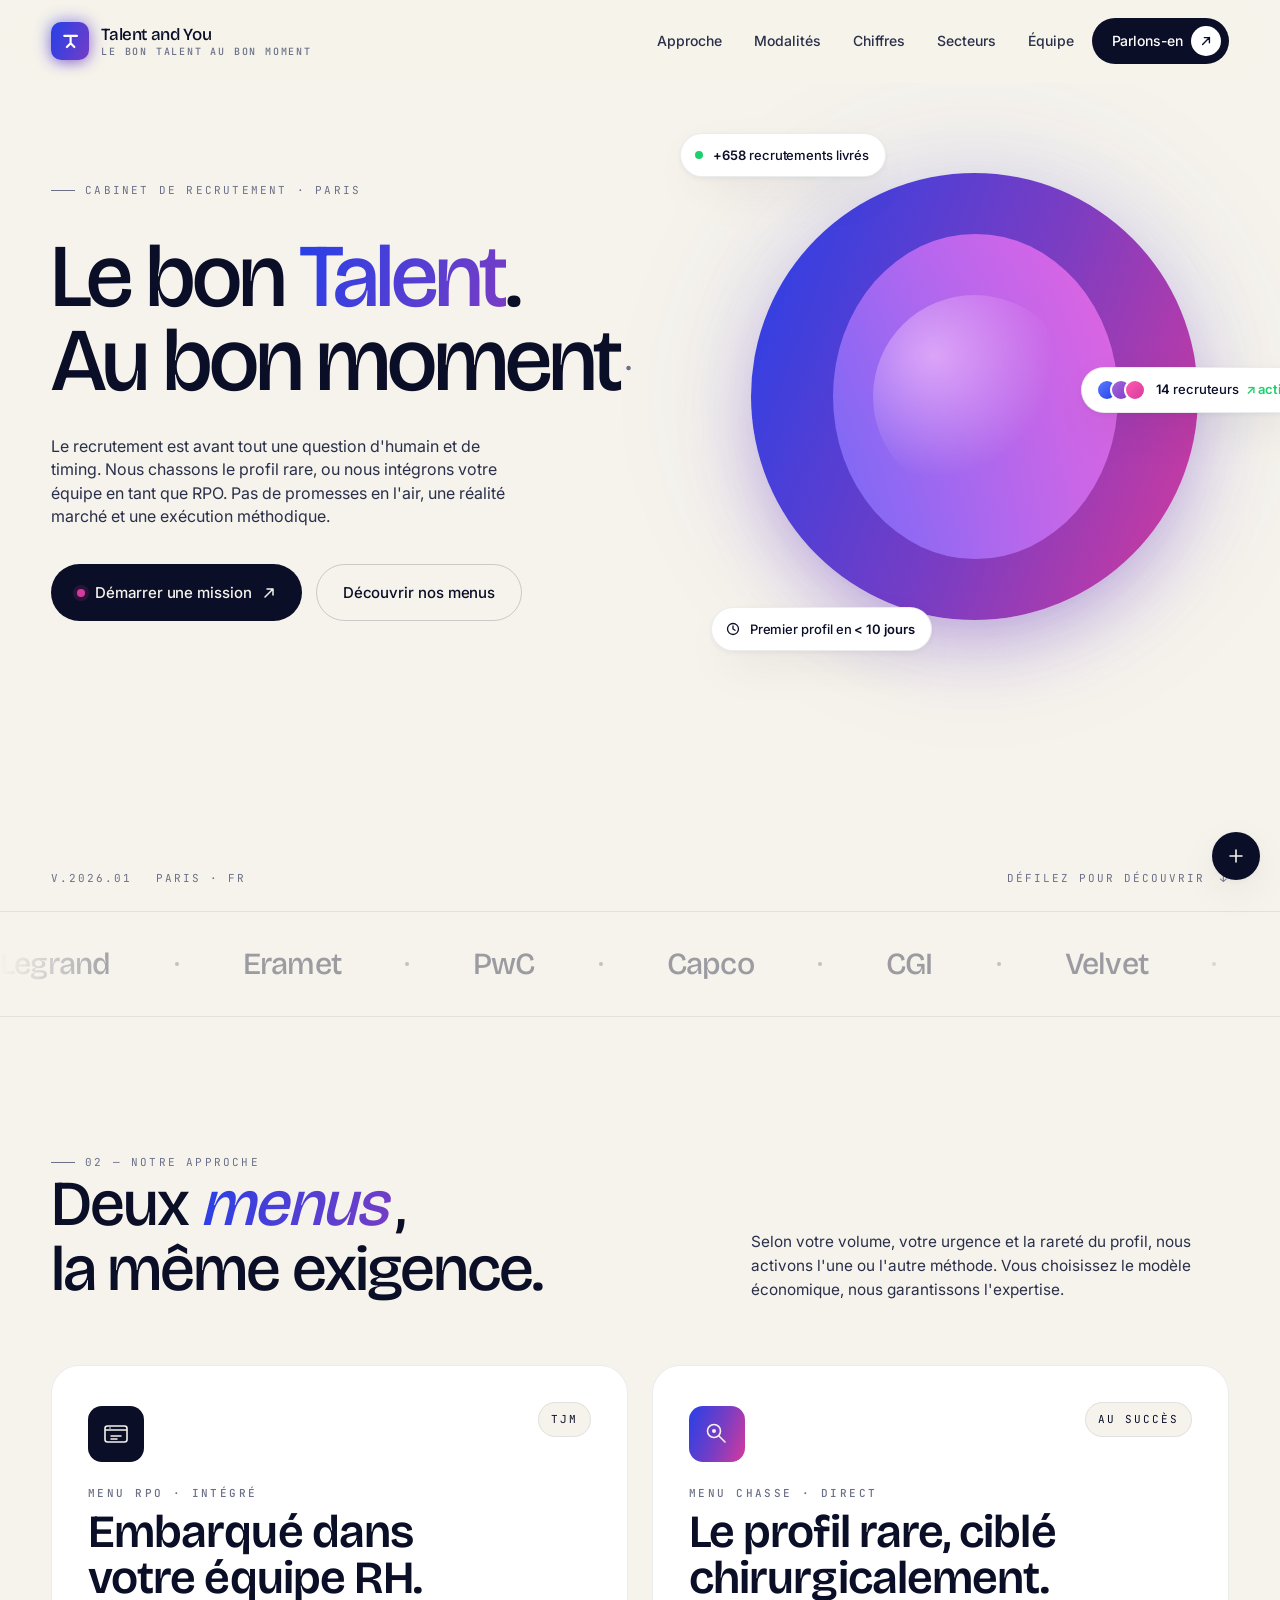
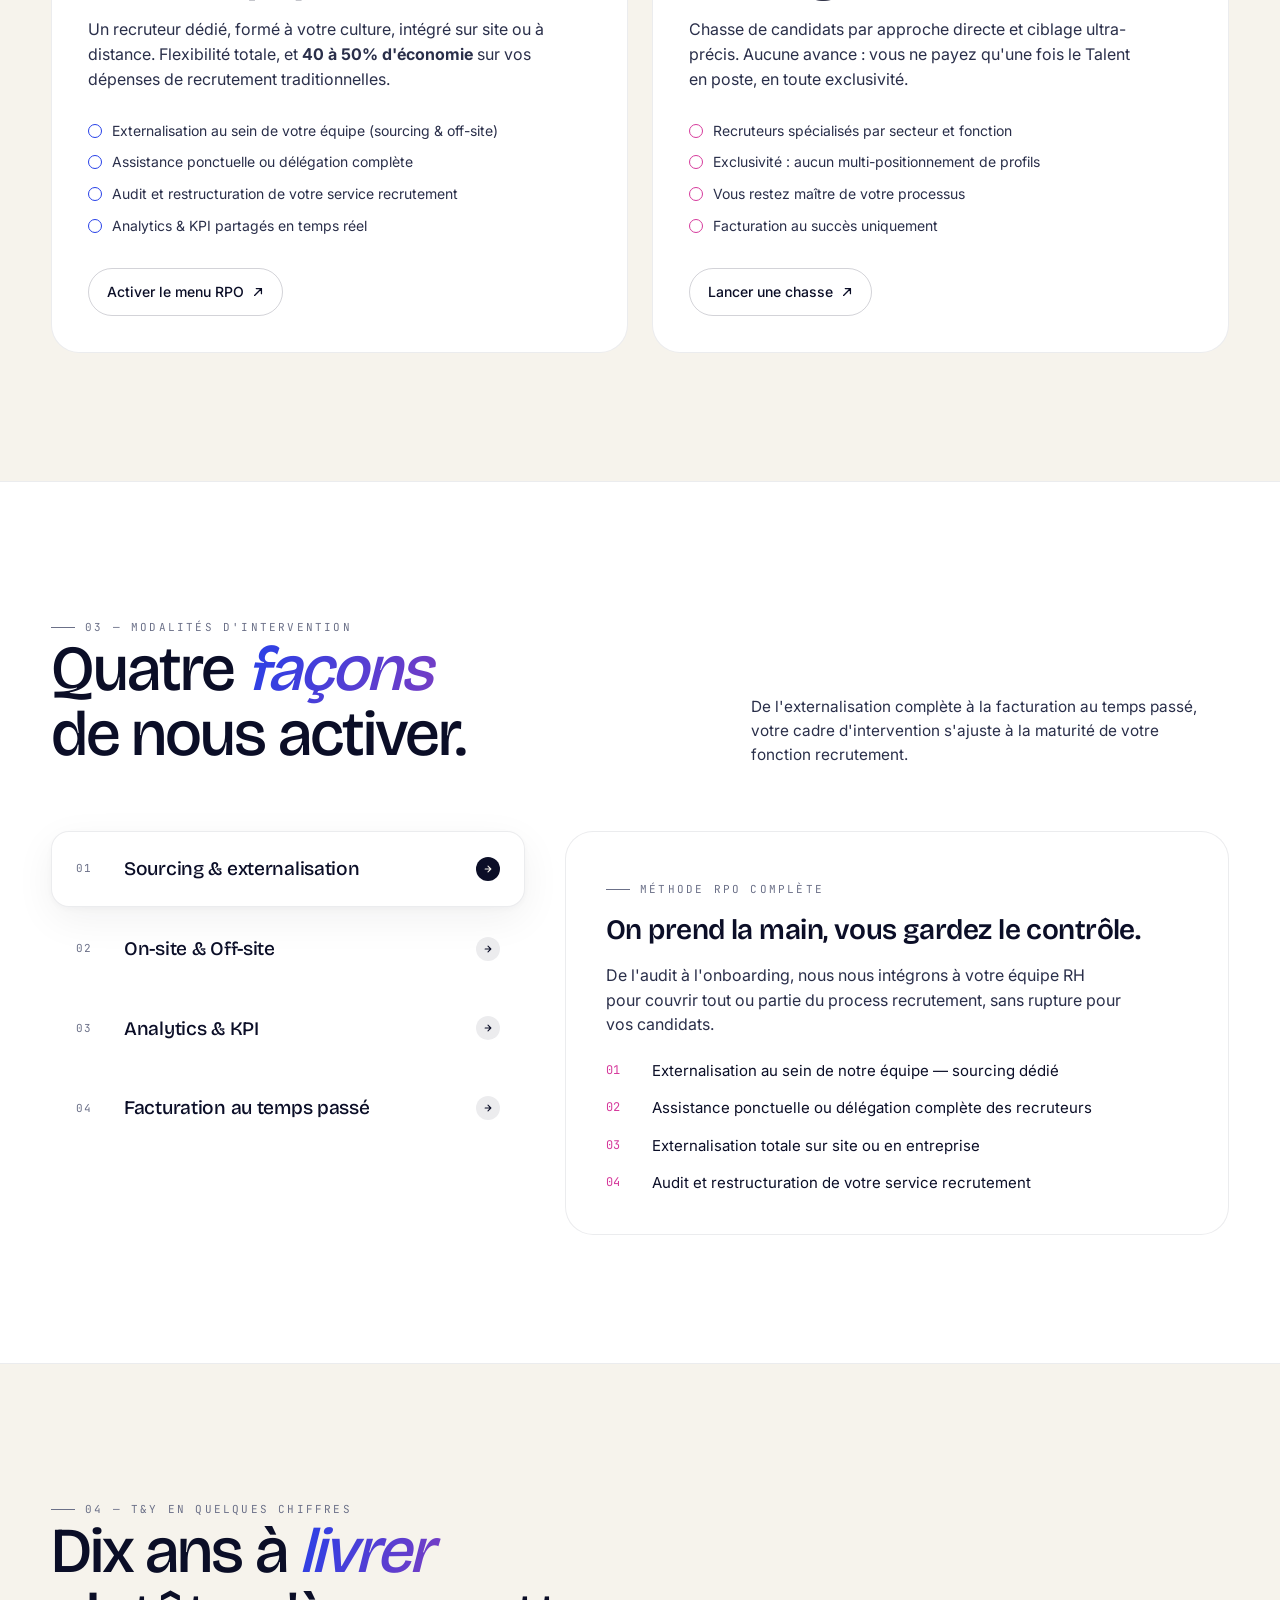
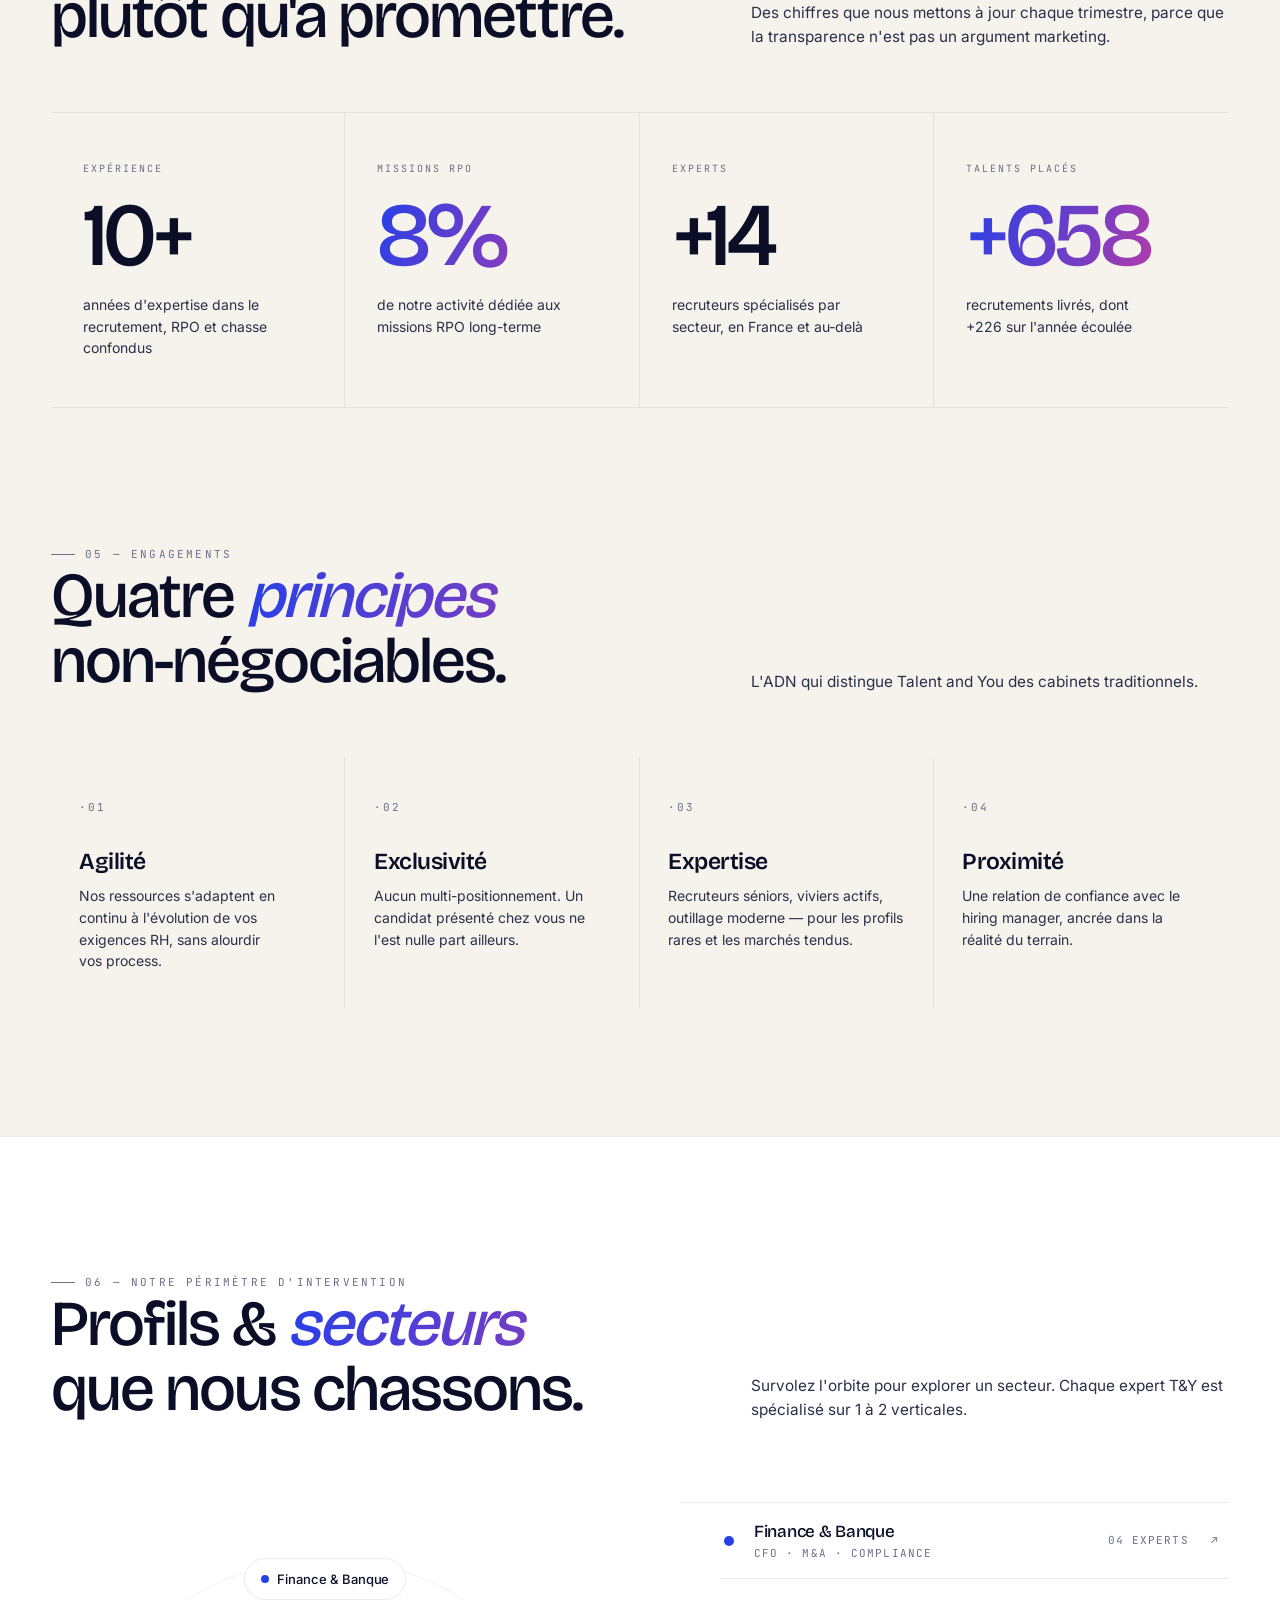
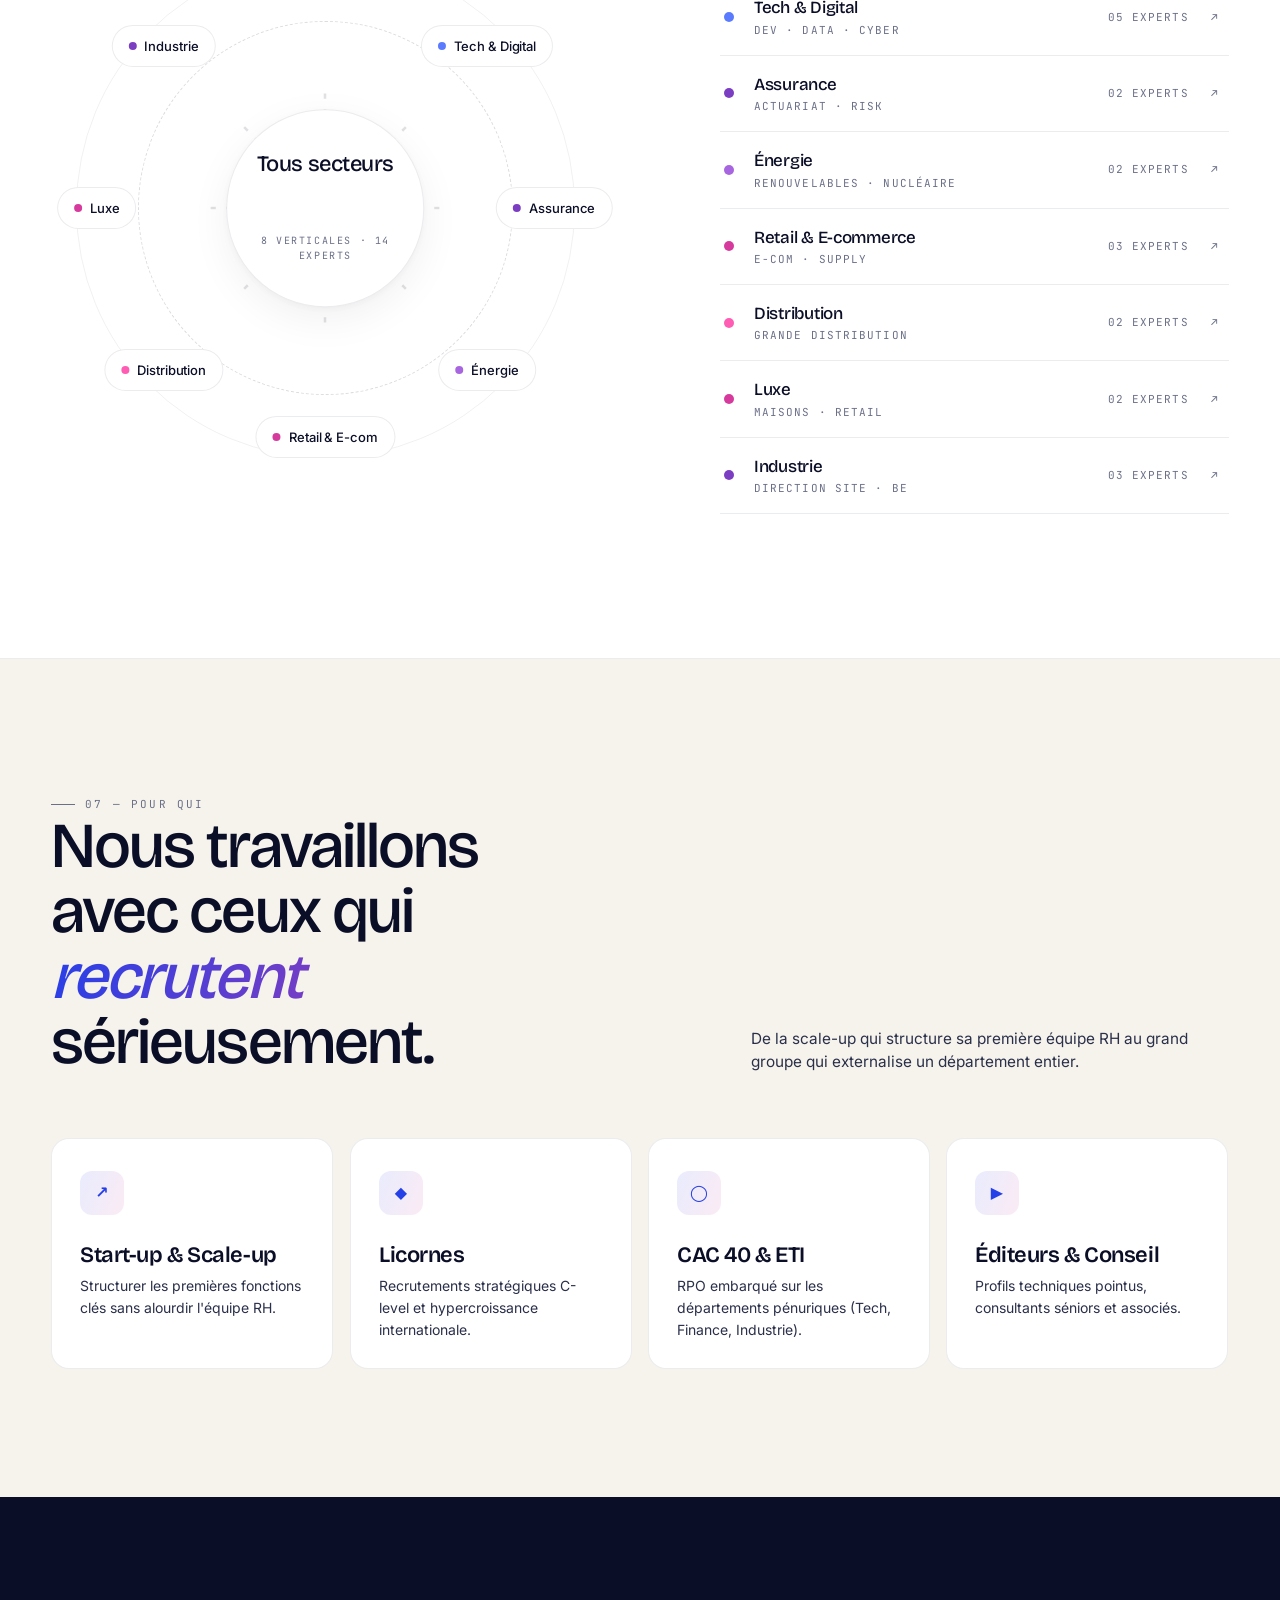
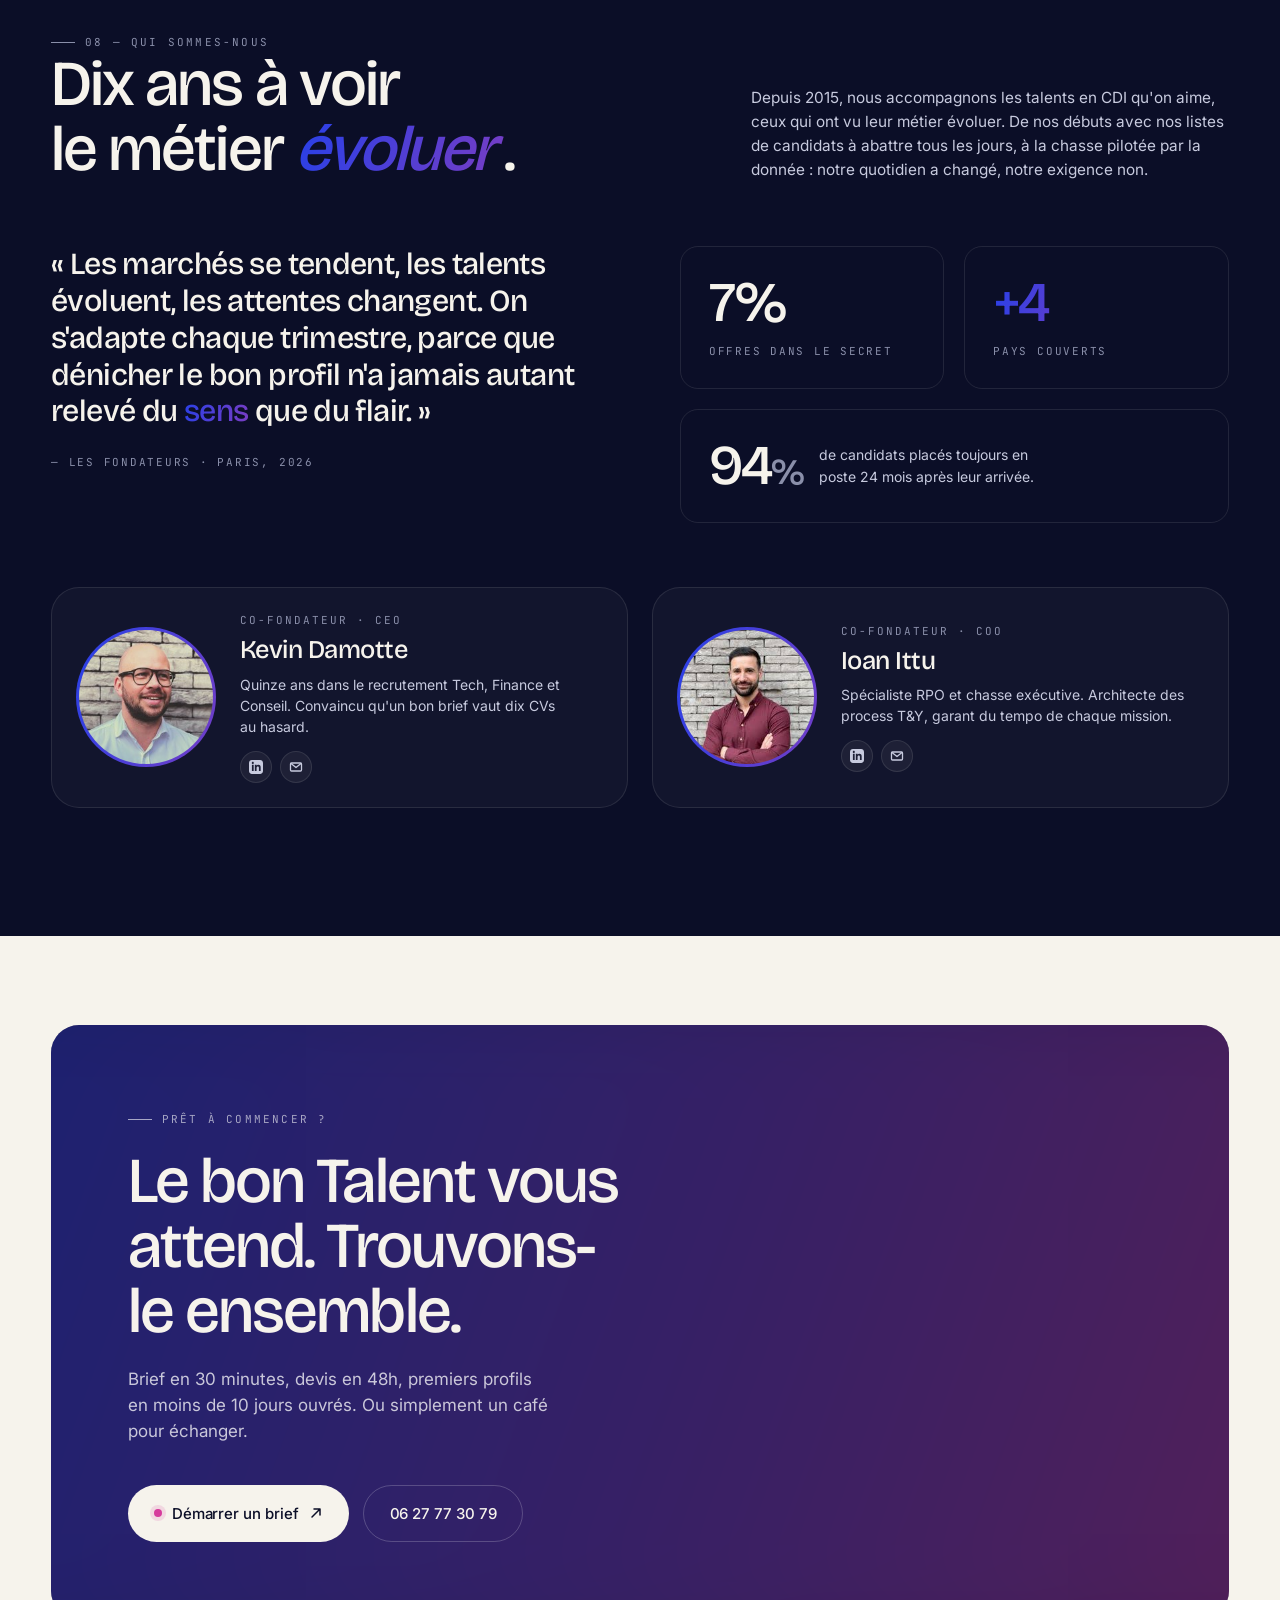
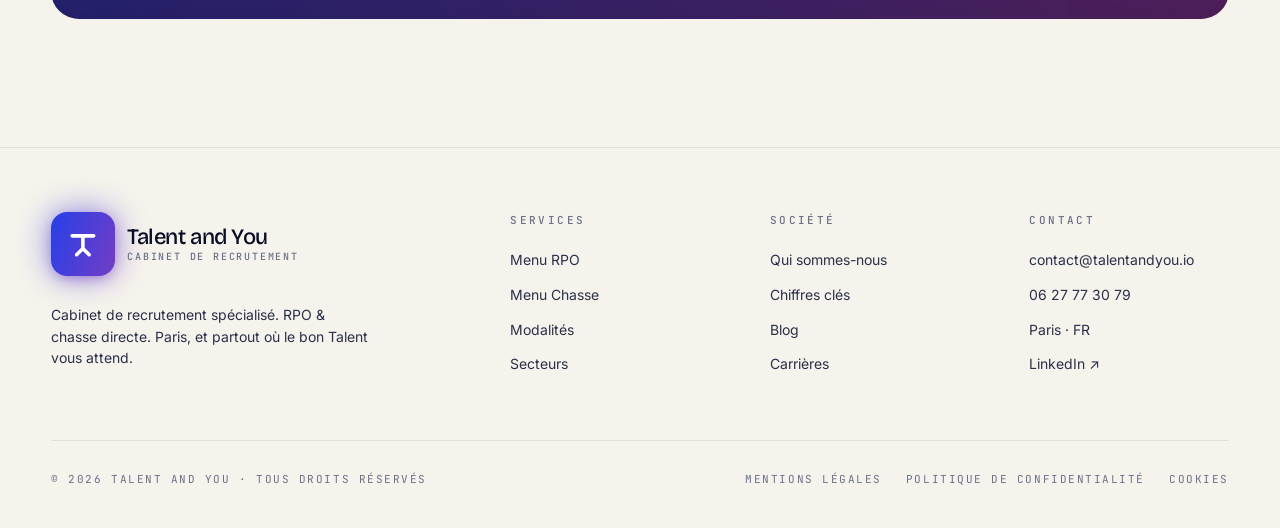
==== commit 5ca4a5e2: "Update hero tagline: drop 'RPO & Chasse', keep 'Cabinet de recrutement · Paris'" ====
--- a/index.html
+++ b/index.html
@@ -57,7 +57,7 @@
 <section class="hero" id="hero" style="padding: 60px 0px 120px">
   <div class="wrap hero-grid">
     <div>
-      <div class="eyebrow" style="margin-bottom: 36px;">Cabinet de recrutement · RPO &amp; Chasse · Paris</div>
+      <div class="eyebrow" style="margin-bottom: 36px;">Cabinet de recrutement · Paris</div>
       <h1 class="hero-headline">
         <span class="l1"><span>Le bon&nbsp;<i class="grad-text" style="font-style:normal;">Talent</i>.</span></span>
         <span class="l2"><span>Au bon moment<span class="stop">.</span></span></span>
--- a/styles.css
+++ b/styles.css
@@ -940,16 +940,60 @@
 }
 
 /* ============ REVEAL ============ */
-.reveal { opacity: 0; transform: translateY(20px); transition: opacity .9s cubic-bezier(.2,.7,.2,1), transform .9s cubic-bezier(.2,.7,.2,1); }
+.reveal {
+  opacity: 0;
+  transform: translateY(28px);
+  transition: opacity 1s cubic-bezier(.2,.7,.2,1), transform 1s cubic-bezier(.2,.7,.2,1);
+  will-change: opacity, transform;
+}
 .reveal.in { opacity: 1; transform: translateY(0); }
-.reveal-stagger > * { opacity: 0; transform: translateY(16px); transition: opacity .8s cubic-bezier(.2,.7,.2,1), transform .8s cubic-bezier(.2,.7,.2,1); }
-.reveal-stagger.in > * { opacity: 1; transform: translateY(0); }
-.reveal-stagger.in > *:nth-child(1) { transition-delay: .05s; }
-.reveal-stagger.in > *:nth-child(2) { transition-delay: .15s; }
-.reveal-stagger.in > *:nth-child(3) { transition-delay: .25s; }
-.reveal-stagger.in > *:nth-child(4) { transition-delay: .35s; }
-.reveal-stagger.in > *:nth-child(5) { transition-delay: .45s; }
-.reveal-stagger.in > *:nth-child(6) { transition-delay: .55s; }
+
+/* Stagger children: travel + subtle scale-in for a richer feel */
+.reveal-stagger > * {
+  opacity: 0;
+  transform: translateY(24px) scale(.97);
+  transition: opacity .9s cubic-bezier(.2,.7,.2,1), transform .9s cubic-bezier(.2,.7,.2,1);
+  will-change: opacity, transform;
+}
+.reveal-stagger.in > * { opacity: 1; transform: translateY(0) scale(1); }
+.reveal-stagger.in > *:nth-child(1) { transition-delay: .06s; }
+.reveal-stagger.in > *:nth-child(2) { transition-delay: .18s; }
+.reveal-stagger.in > *:nth-child(3) { transition-delay: .30s; }
+.reveal-stagger.in > *:nth-child(4) { transition-delay: .42s; }
+.reveal-stagger.in > *:nth-child(5) { transition-delay: .54s; }
+.reveal-stagger.in > *:nth-child(6) { transition-delay: .66s; }
+
+/* Fine cascade inside section heads: eyebrow → title → lede */
+.reveal .eyebrow {
+  opacity: 0; transform: translateX(-10px);
+  transition: opacity .8s cubic-bezier(.2,.7,.2,1) .1s, transform .8s cubic-bezier(.2,.7,.2,1) .1s;
+}
+.reveal.in .eyebrow { opacity: 1; transform: translateX(0); }
+.reveal .section-title {
+  opacity: 0; transform: translateY(18px);
+  transition: opacity .95s cubic-bezier(.2,.7,.2,1) .22s, transform .95s cubic-bezier(.2,.7,.2,1) .22s;
+}
+.reveal.in .section-title { opacity: 1; transform: translateY(0); }
+.reveal .section-lede {
+  opacity: 0; transform: translateY(14px);
+  transition: opacity .95s cubic-bezier(.2,.7,.2,1) .38s, transform .95s cubic-bezier(.2,.7,.2,1) .38s;
+}
+.reveal.in .section-lede { opacity: 1; transform: translateY(0); }
+
+/* Mobile/tablet: more dramatic travel + slower stagger for impact on small screens */
+@media (max-width: 820px) {
+  .reveal { transform: translateY(40px); transition-duration: 1.15s; }
+  .reveal-stagger > * { transform: translateY(32px) scale(.96); transition-duration: 1s; }
+  .reveal-stagger.in > *:nth-child(1) { transition-delay: .08s; }
+  .reveal-stagger.in > *:nth-child(2) { transition-delay: .22s; }
+  .reveal-stagger.in > *:nth-child(3) { transition-delay: .36s; }
+  .reveal-stagger.in > *:nth-child(4) { transition-delay: .50s; }
+  .reveal-stagger.in > *:nth-child(5) { transition-delay: .64s; }
+  .reveal-stagger.in > *:nth-child(6) { transition-delay: .78s; }
+  .reveal .eyebrow { transform: translateX(-12px); transition-duration: .9s; }
+  .reveal .section-title { transform: translateY(24px); transition-duration: 1.05s; transition-delay: .26s; }
+  .reveal .section-lede  { transform: translateY(18px); transition-duration: 1.05s; transition-delay: .44s; }
+}
 
 /* ============================================================
    END
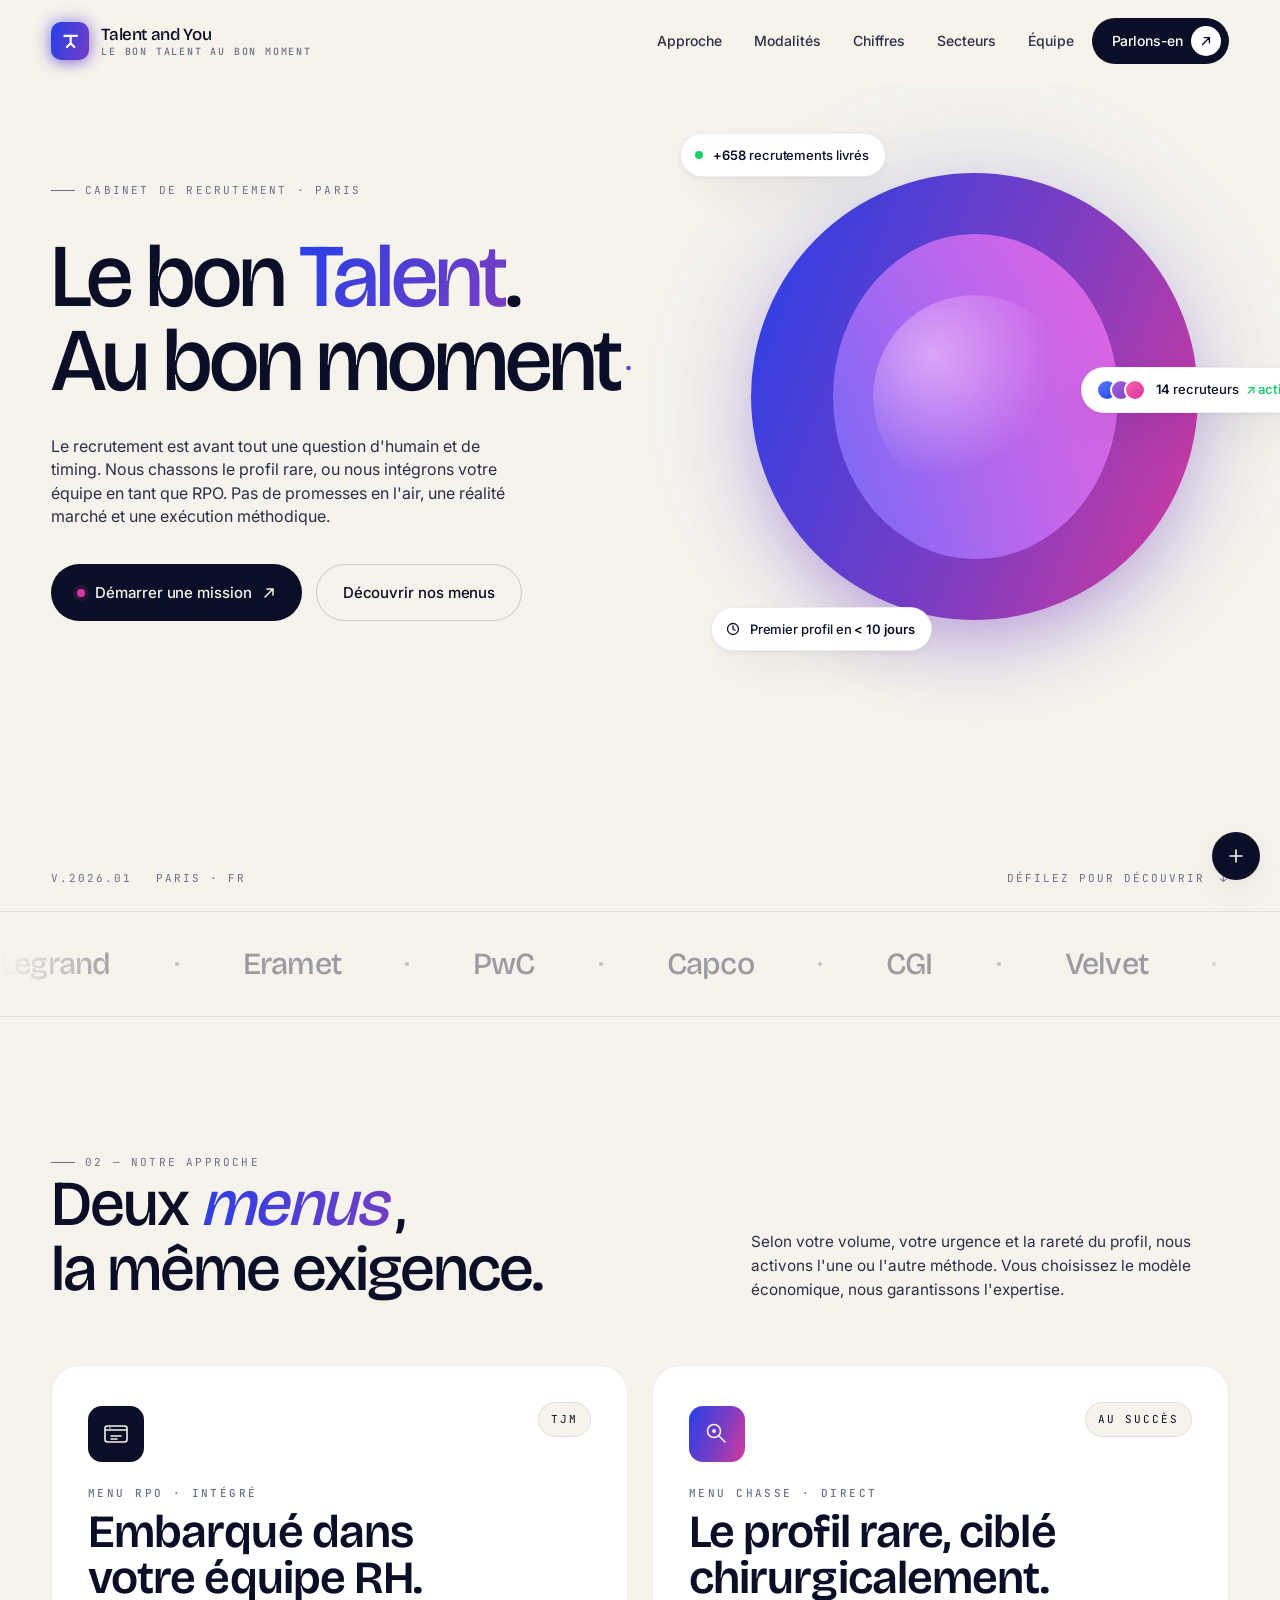
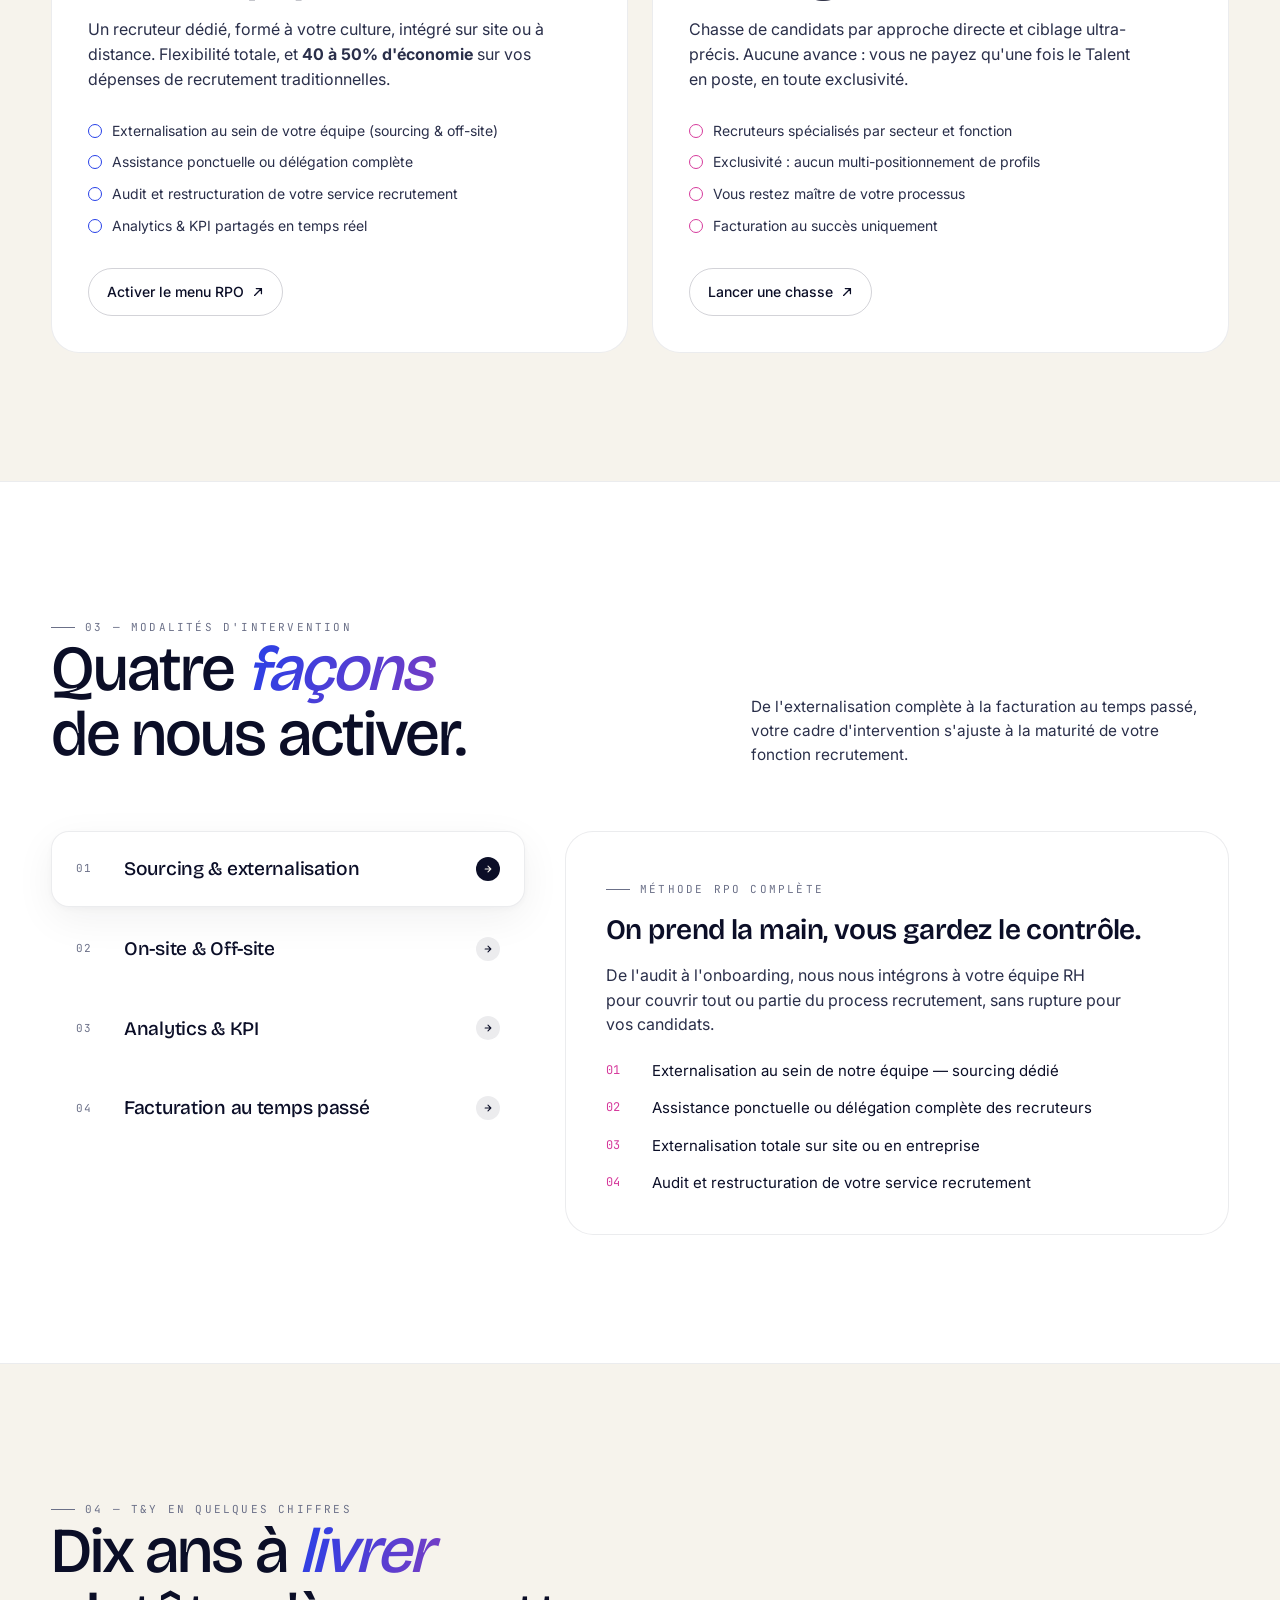
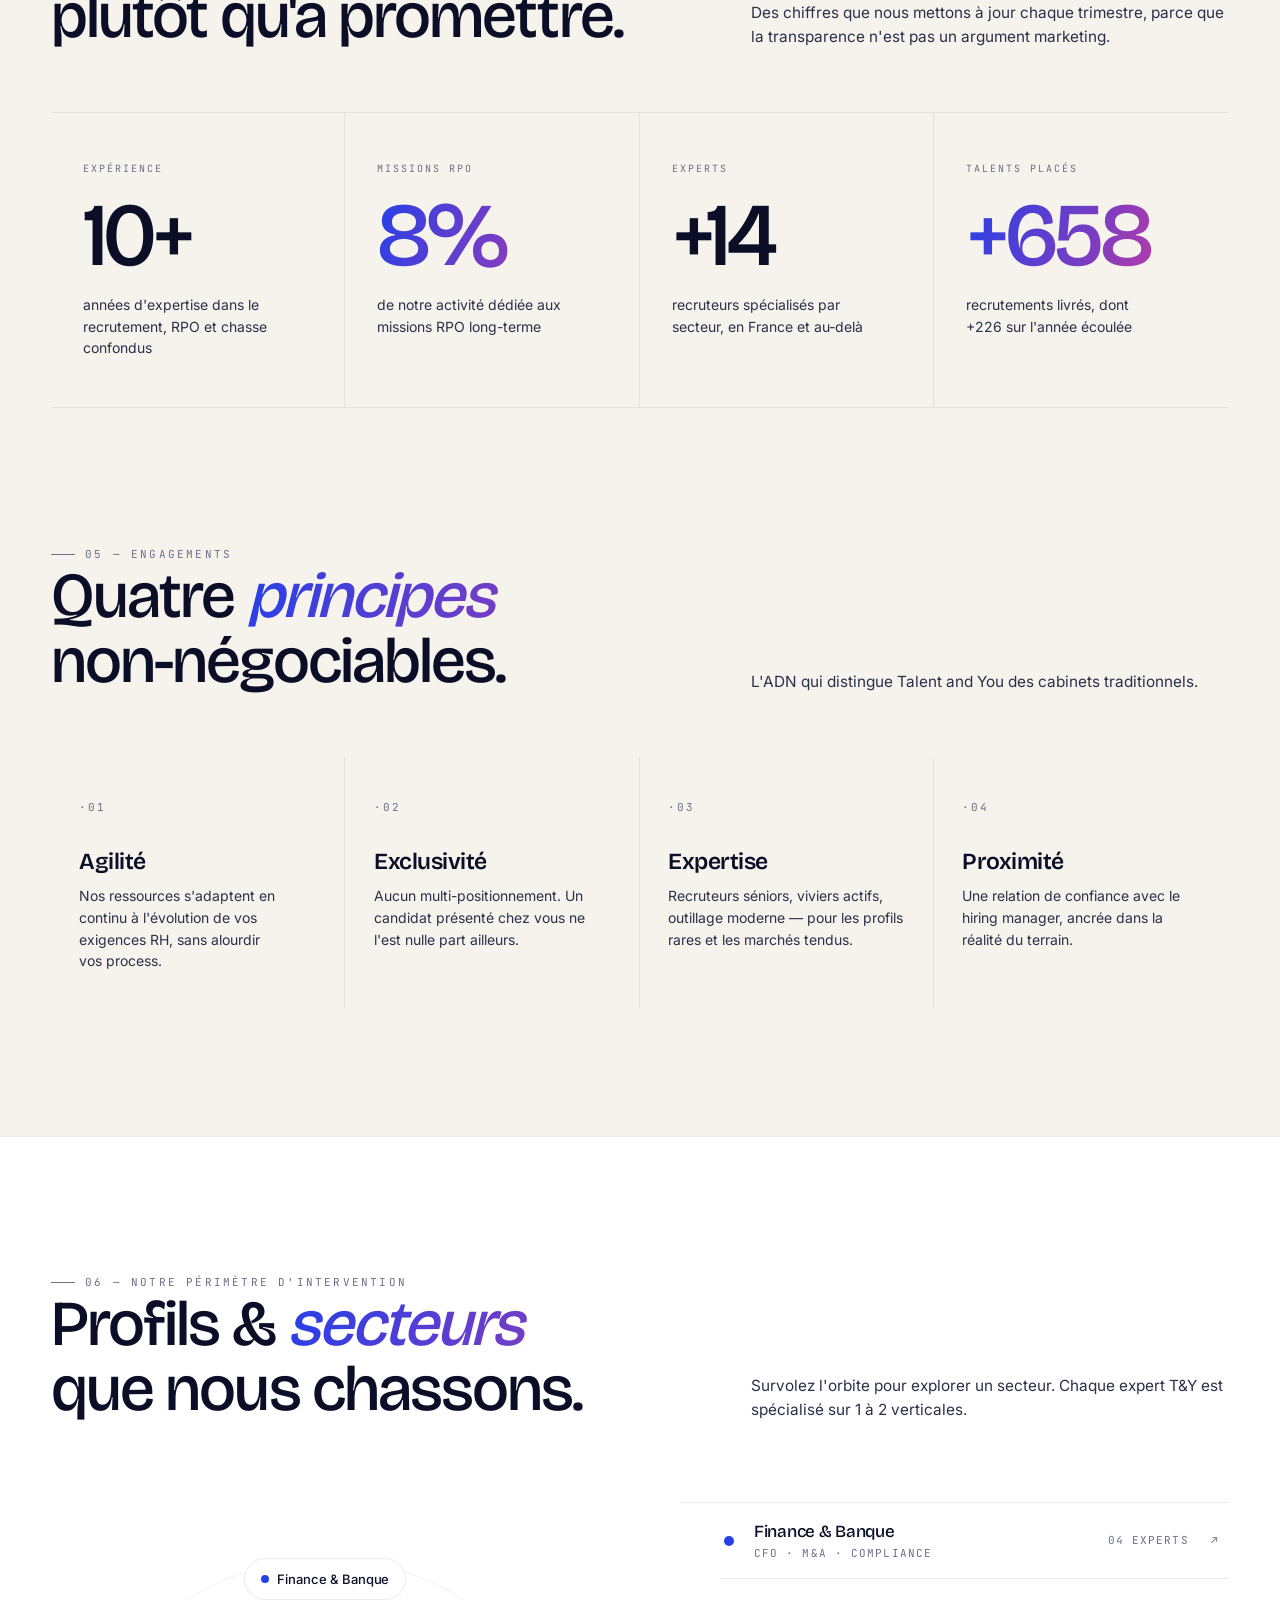
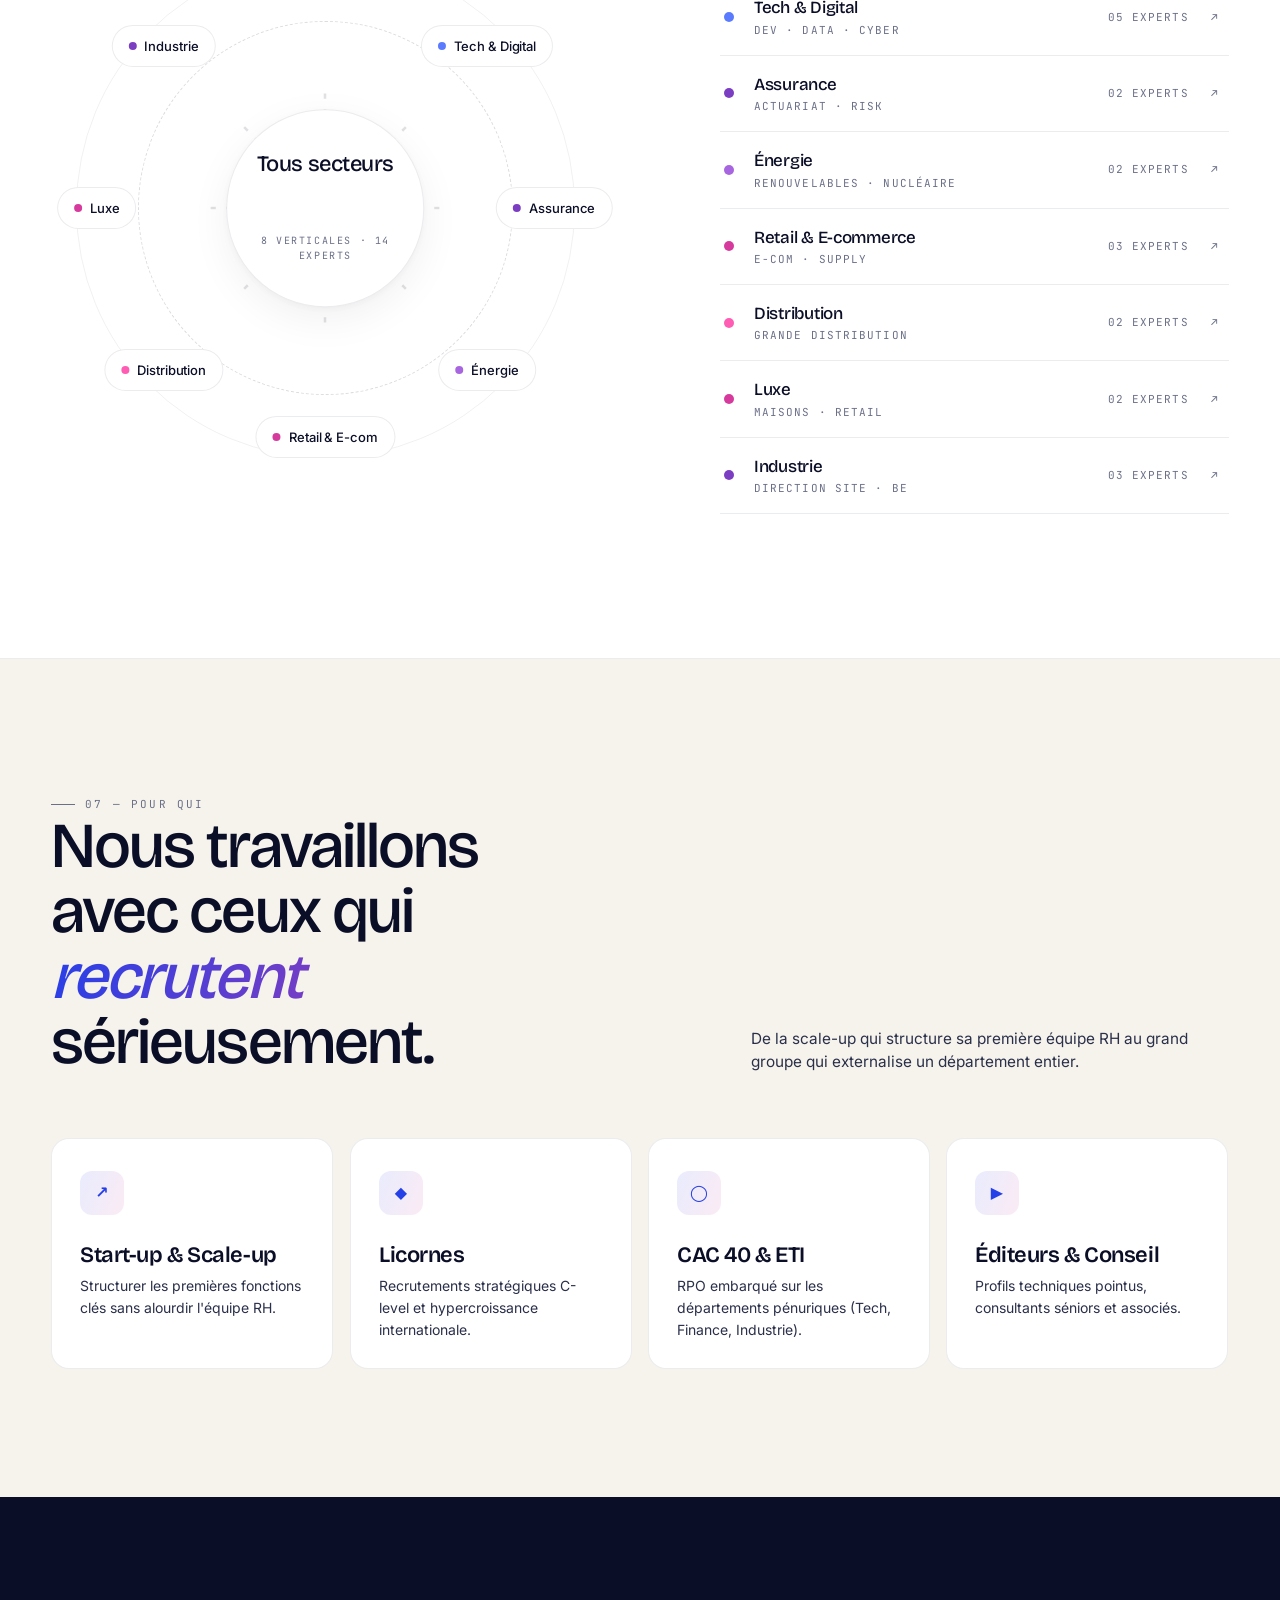
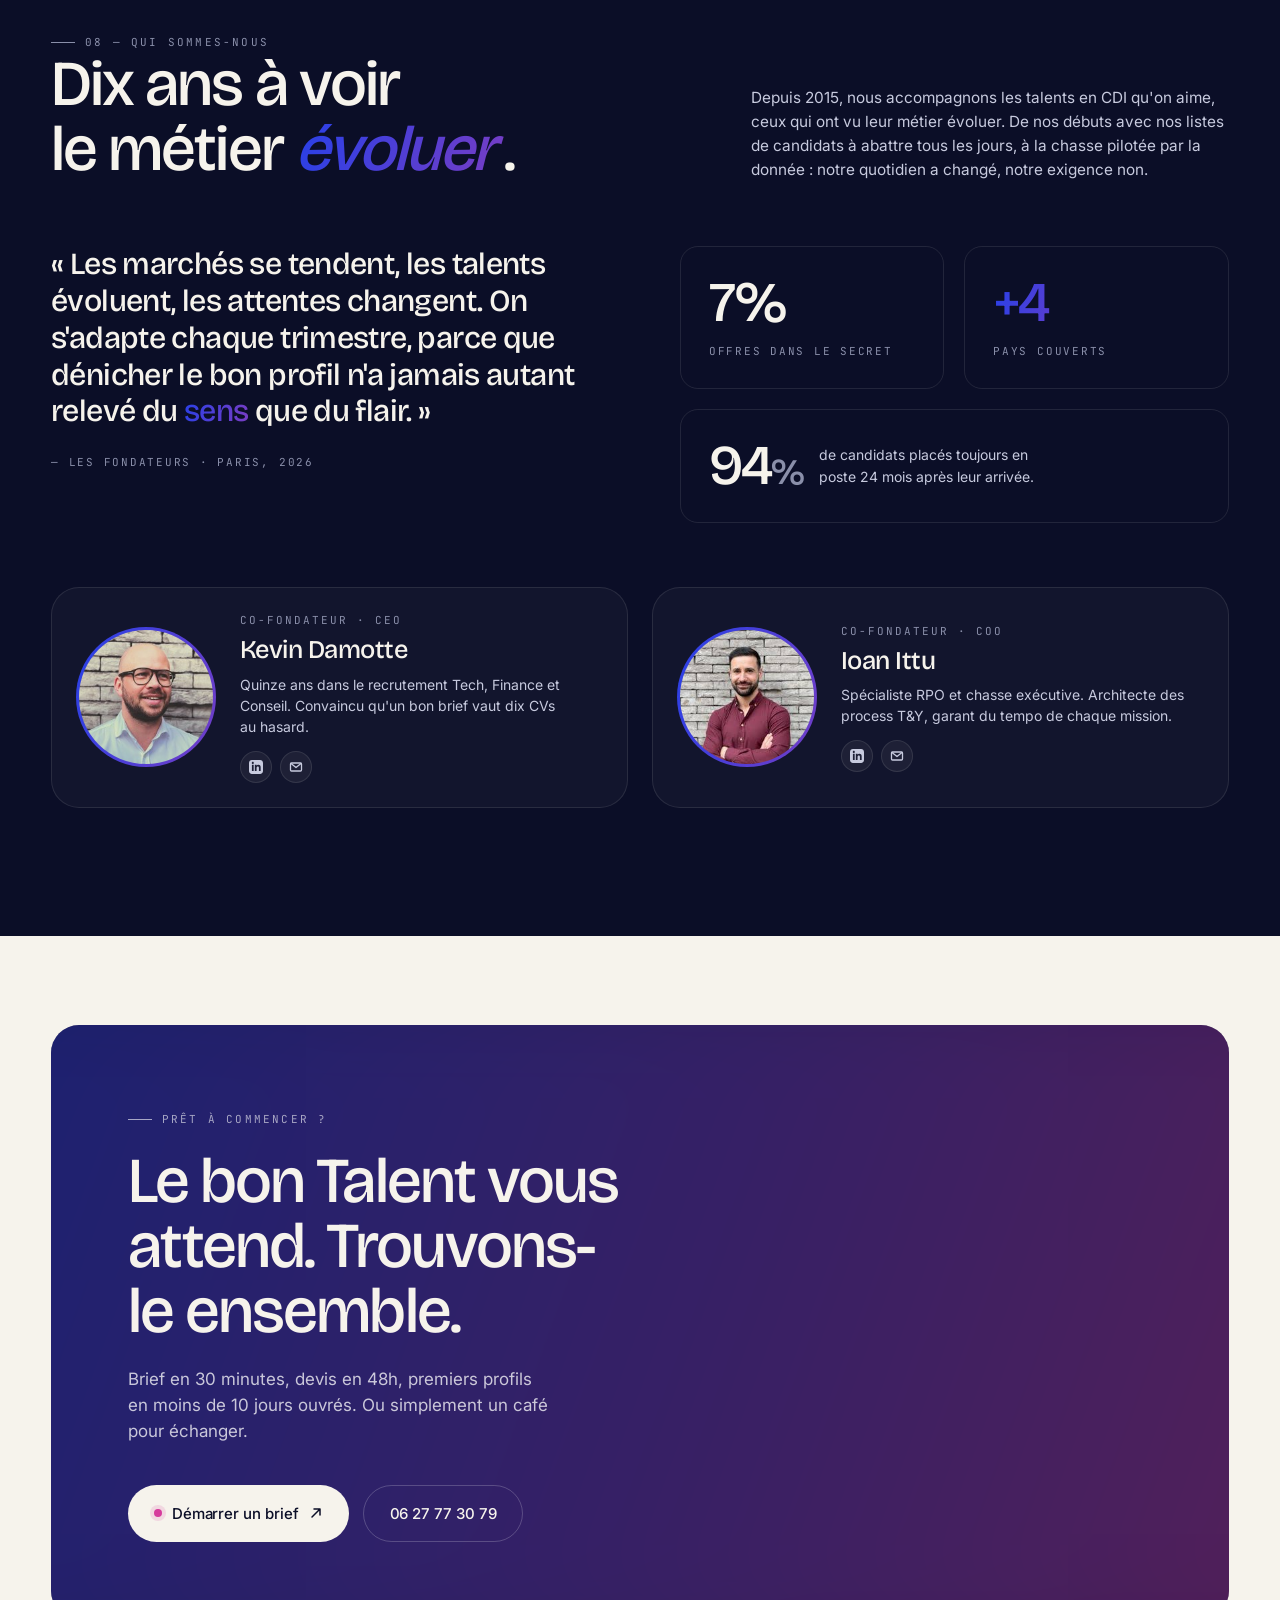
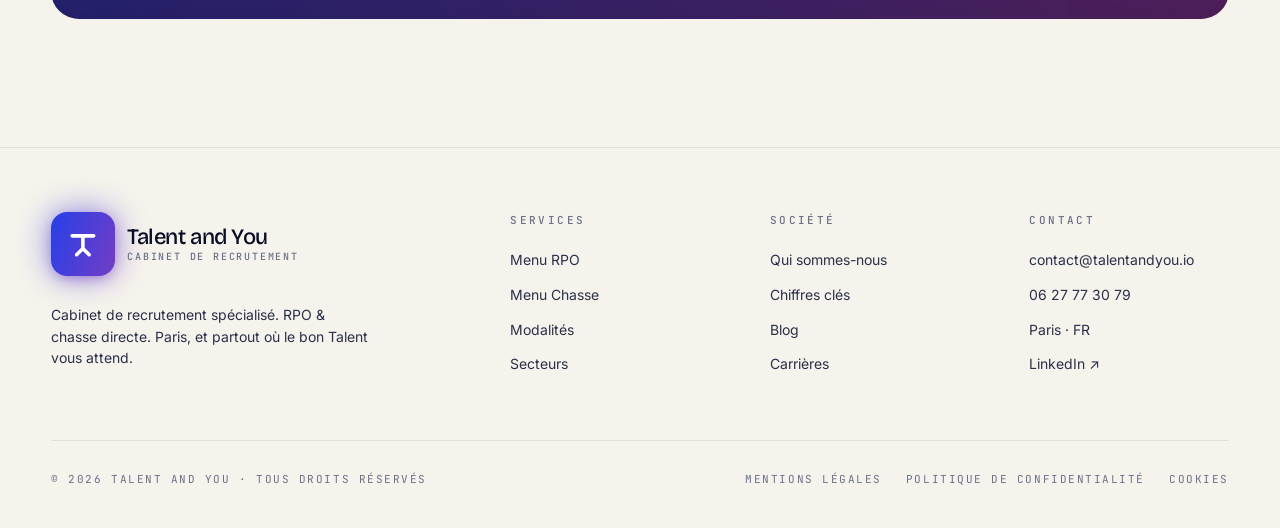
==== commit 1dea9cf4: "Animate hero title dot + add subtle background dust around the bubbles - The '.' after 'moment' now " ====
--- a/index.html
+++ b/index.html
@@ -55,6 +55,22 @@
 
 <!-- ============ HERO ============ -->
 <section class="hero" id="hero" style="padding: 60px 0px 120px">
+  <div class="hero-bg-dots" aria-hidden="true">
+    <span class="d"     style="top:8%;  left:14%; animation-delay:0s;"></span>
+    <span class="d s"   style="top:18%; left:30%; animation-delay:1.2s;"></span>
+    <span class="d s acc" style="top:11%; left:42%; animation-delay:.6s;"></span>
+    <span class="d l"   style="top:26%; left:8%;  animation-delay:2.4s;"></span>
+    <span class="d s"   style="top:36%; left:24%; animation-delay:3.1s;"></span>
+    <span class="d"     style="top:48%; left:12%; animation-delay:.4s;"></span>
+    <span class="d s acc" style="top:58%; left:34%; animation-delay:2.8s;"></span>
+    <span class="d s"   style="top:70%; left:22%; animation-delay:1.8s;"></span>
+    <span class="d"     style="top:82%; left:6%;  animation-delay:3.6s;"></span>
+    <span class="d s"   style="top:88%; left:30%; animation-delay:.9s;"></span>
+    <span class="d s"   style="top:14%; left:54%; animation-delay:4.2s;"></span>
+    <span class="d s acc" style="top:30%; left:50%; animation-delay:5.0s;"></span>
+    <span class="d s"   style="top:78%; left:50%; animation-delay:2.0s;"></span>
+    <span class="d s"   style="top:92%; left:44%; animation-delay:3.4s;"></span>
+  </div>
   <div class="wrap hero-grid">
     <div>
       <div class="eyebrow" style="margin-bottom: 36px;">Cabinet de recrutement · Paris</div>
@@ -85,6 +101,15 @@
         <span class="p acc" style="top:86%;left:74%;animation-delay:2.1s;"></span>
         <span class="p" style="top:48%;left:96%;animation-delay:2.6s;"></span>
         <span class="p" style="top:6%;left:54%;animation-delay:3.2s;"></span>
+        <!-- tiny halo dots around the tags & blob edge -->
+        <span class="p tiny" style="top:4%;left:18%;animation-delay:.3s;"></span>
+        <span class="p tiny acc" style="top:18%;left:74%;animation-delay:1.7s;"></span>
+        <span class="p tiny" style="top:38%;left:84%;animation-delay:2.9s;"></span>
+        <span class="p tiny" style="top:54%;left:8%;animation-delay:3.8s;"></span>
+        <span class="p tiny acc" style="top:62%;left:92%;animation-delay:.5s;"></span>
+        <span class="p tiny" style="top:80%;left:24%;animation-delay:4.4s;"></span>
+        <span class="p tiny" style="top:92%;left:58%;animation-delay:2.2s;"></span>
+        <span class="p tiny" style="top:32%;left:38%;animation-delay:1.0s;"></span>
       </div>
       <div class="tag t1">
         <span class="pulse"></span>
--- a/styles.css
+++ b/styles.css
@@ -252,8 +252,17 @@
 .hero-headline .stop {
   display: inline-block;
   font-family: var(--f-mono); font-size: 0.28em; vertical-align: 0.78em;
-  color: var(--muted);
   margin-left: 0.05em;
+  background: var(--grad);
+  background-size: 220% 100%;
+  -webkit-background-clip: text;
+  background-clip: text;
+  color: transparent;
+  animation: stopPulse 2.6s ease-in-out infinite;
+}
+@keyframes stopPulse {
+  0%, 100% { opacity: 0.45; background-position: 0% 50%; }
+  50%     { opacity: 1;    background-position: 100% 50%; }
 }
 .hero-tag {
   margin-top: 32px; max-width: 480px;
@@ -332,7 +341,7 @@
 }
 @keyframes glowPulse { 0%,100% { opacity: .6; } 50% { opacity: 1; } }
 
-/* Constellation particles */
+/* Constellation particles — inside hero-art, around the blob & tags */
 .hero-particles { position: absolute; inset: 0; z-index: 1; pointer-events: none; }
 .hero-particles .p {
   position: absolute; width: 4px; height: 4px; border-radius: 50%;
@@ -340,10 +349,32 @@
   opacity: 0;
   animation: twinkle 4s ease-in-out infinite;
 }
-.hero-particles .p.acc { background: var(--brand-2); }
+.hero-particles .p.acc  { background: var(--brand-2); }
+.hero-particles .p.tiny { width: 2px; height: 2px; animation: twinkleSoft 5.5s ease-in-out infinite; }
 @keyframes twinkle {
   0%,100% { opacity: 0; transform: scale(0.6); }
-  50% { opacity: 0.55; transform: scale(1); }
+  50%     { opacity: 0.55; transform: scale(1); }
+}
+@keyframes twinkleSoft {
+  0%,100% { opacity: 0; transform: scale(0.4); }
+  50%     { opacity: 0.28; transform: scale(1); }
+}
+
+/* Background dust — spans the full hero, very subtle */
+.hero-bg-dots { position: absolute; inset: 0; z-index: 0; pointer-events: none; }
+.hero-bg-dots .d {
+  position: absolute; width: 3px; height: 3px; border-radius: 50%;
+  background: color-mix(in srgb, var(--ink) 55%, transparent);
+  opacity: 0;
+  animation: dustDrift 7s ease-in-out infinite;
+}
+.hero-bg-dots .d.s   { width: 2px; height: 2px; }
+.hero-bg-dots .d.l   { width: 4px; height: 4px; }
+.hero-bg-dots .d.acc { background: color-mix(in srgb, var(--brand-mid) 70%, transparent); }
+@keyframes dustDrift {
+  0%, 100% { opacity: 0;    transform: translateY(0)   scale(0.6); }
+  40%      { opacity: 0.22; transform: translateY(-6px) scale(1);   }
+  60%      { opacity: 0.22; transform: translateY(-6px) scale(1);   }
 }
 
 /* Glass tags — solid for high readability */
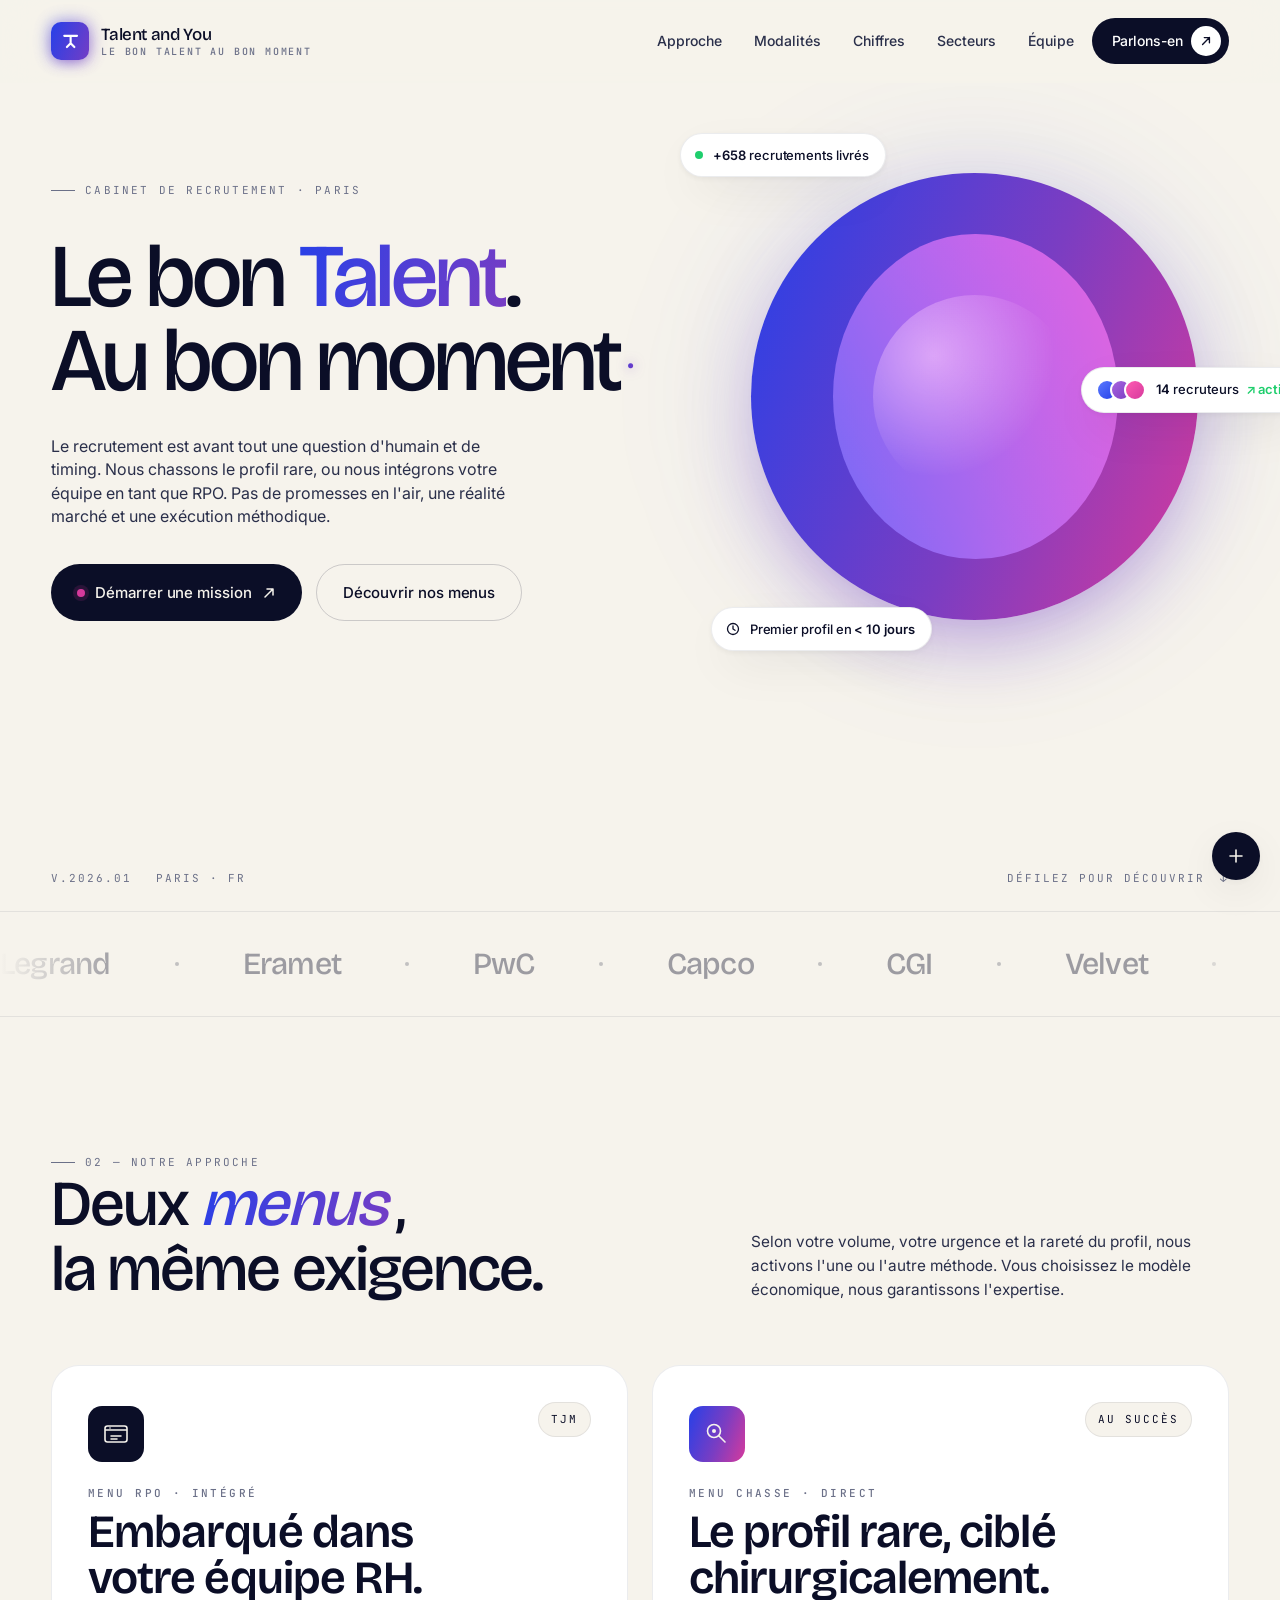
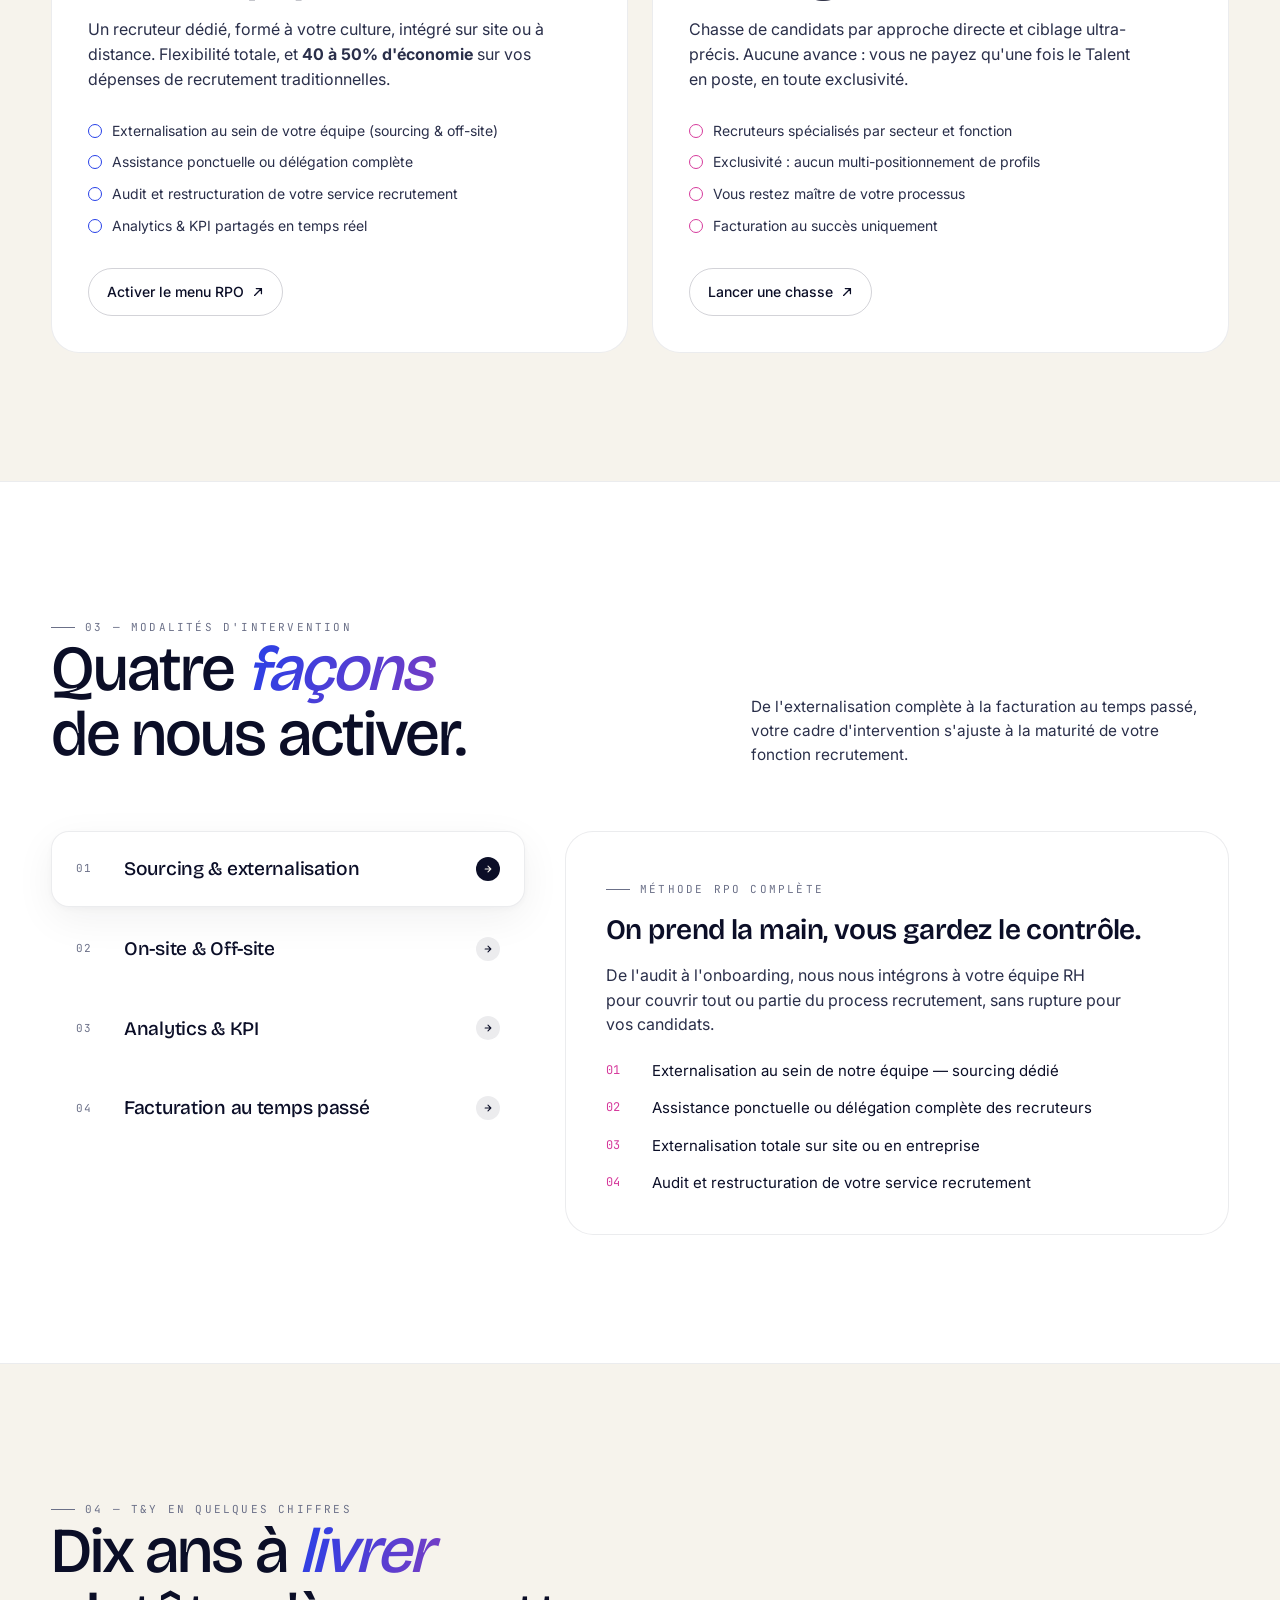
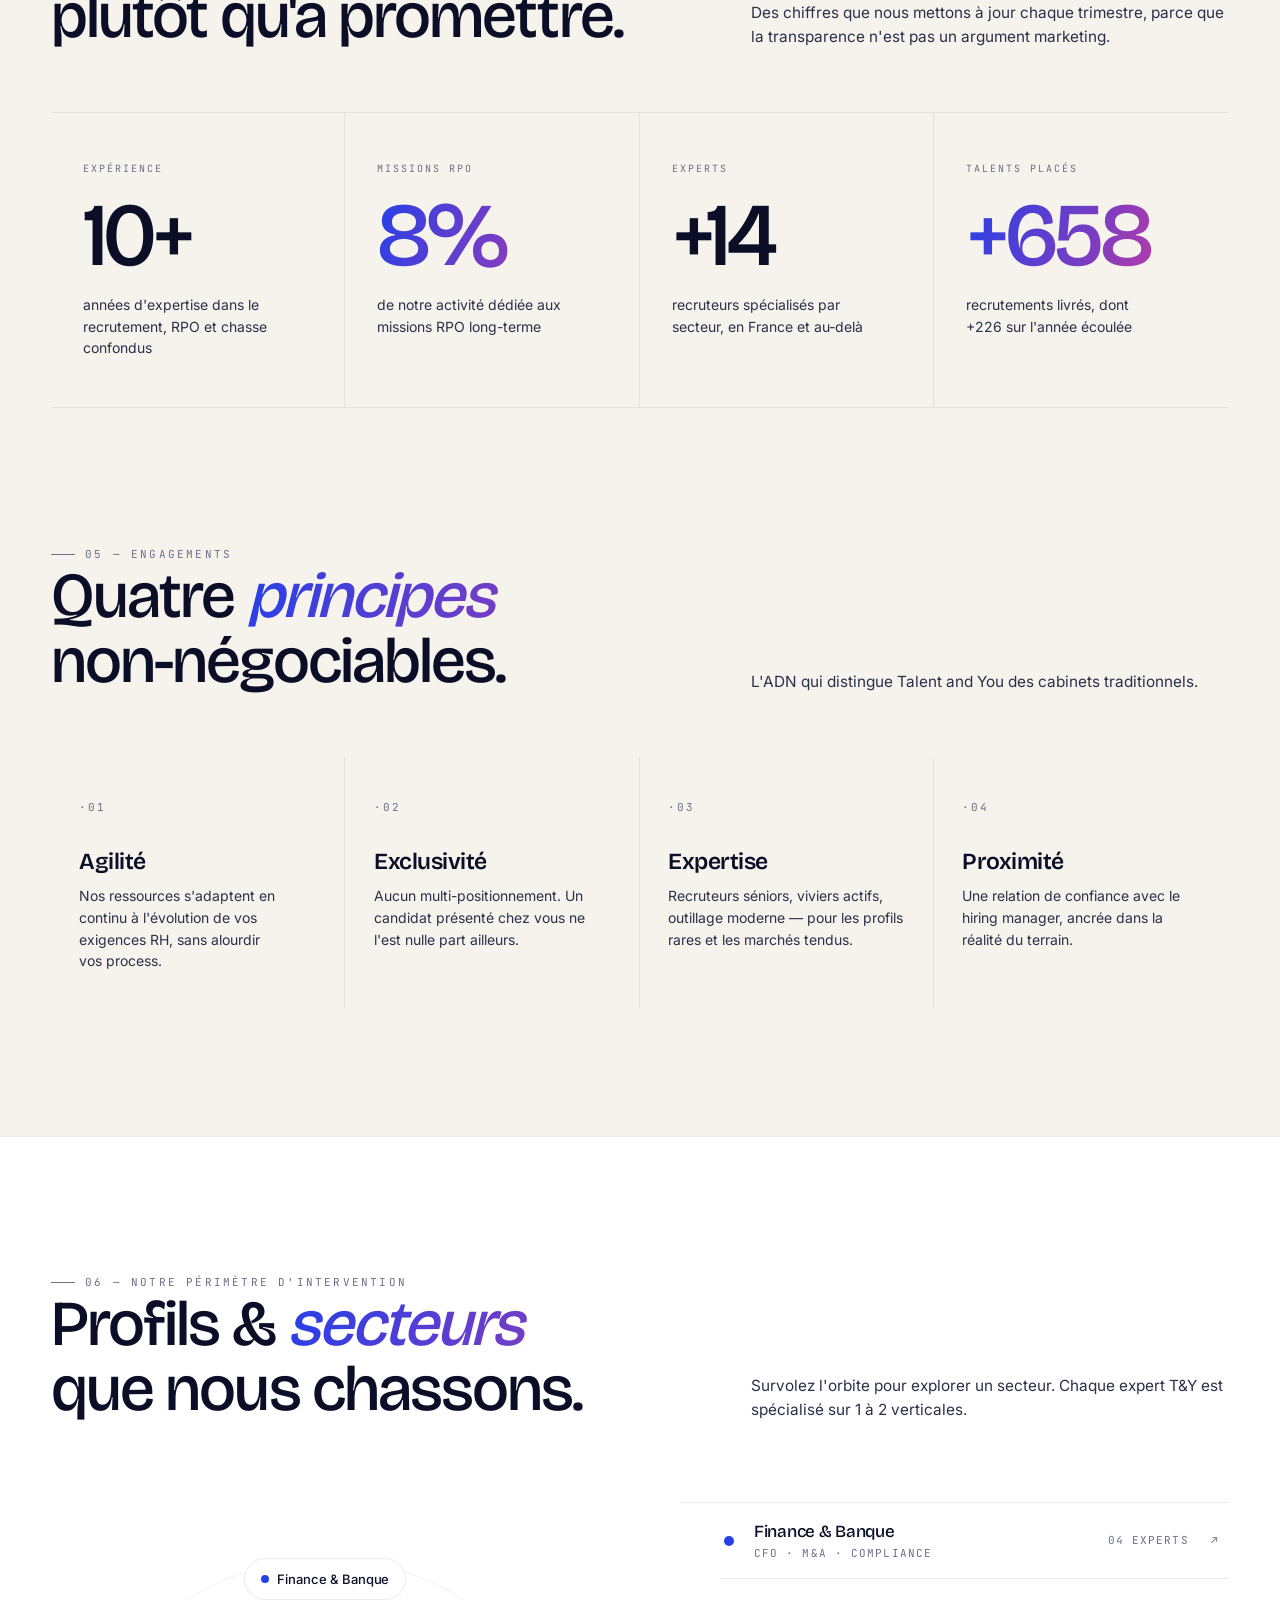
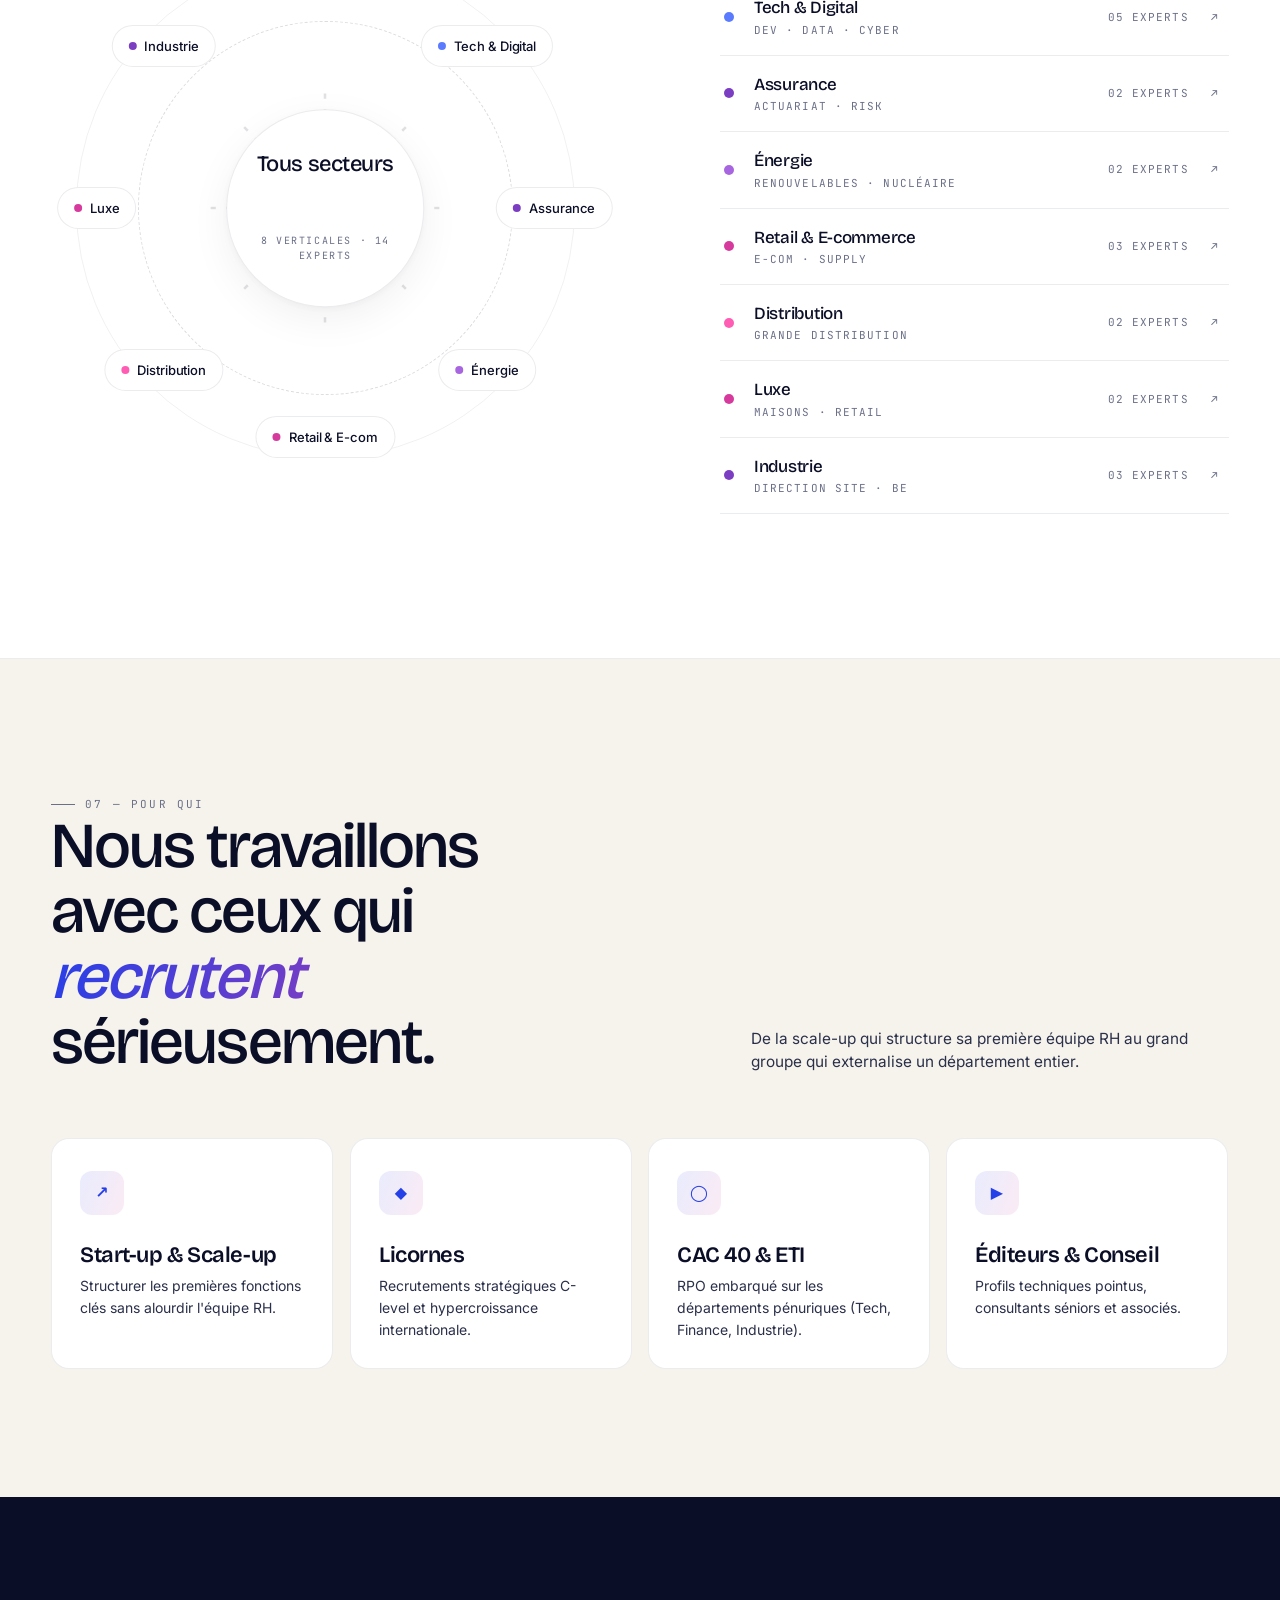
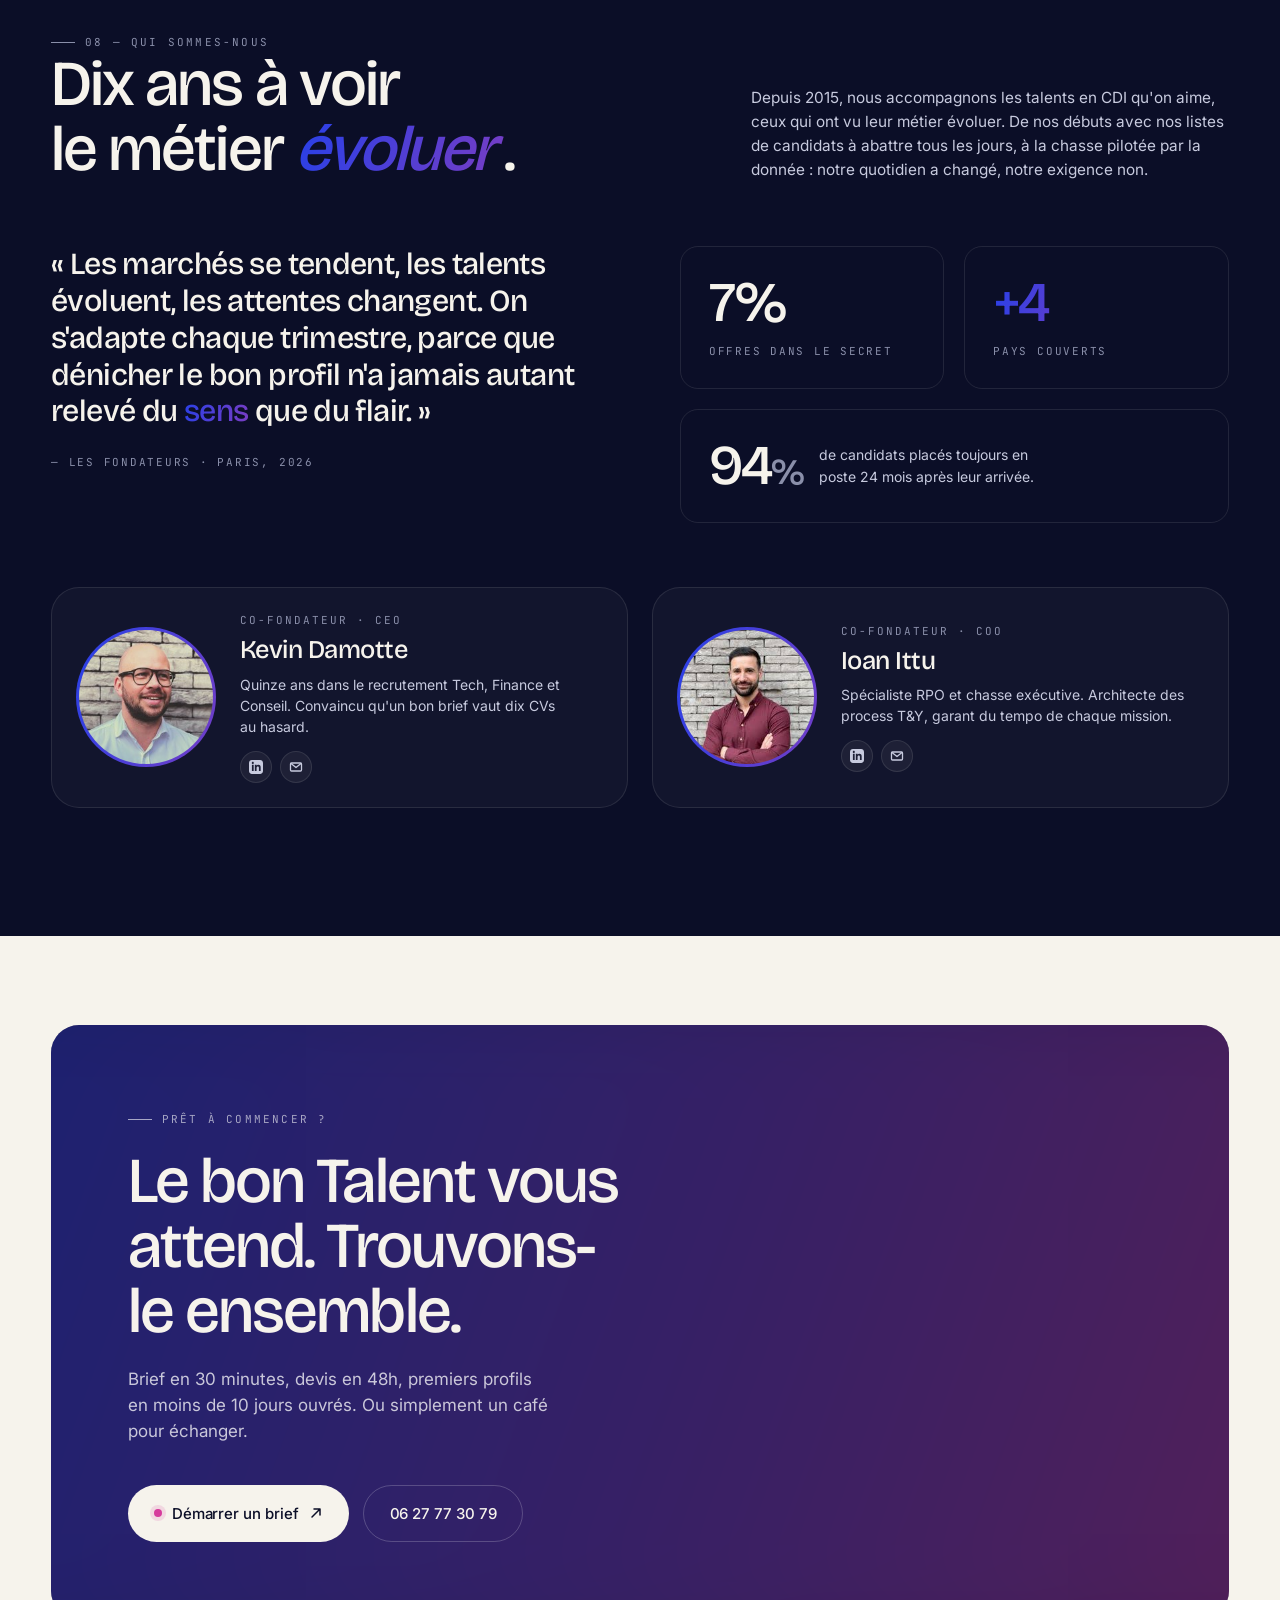
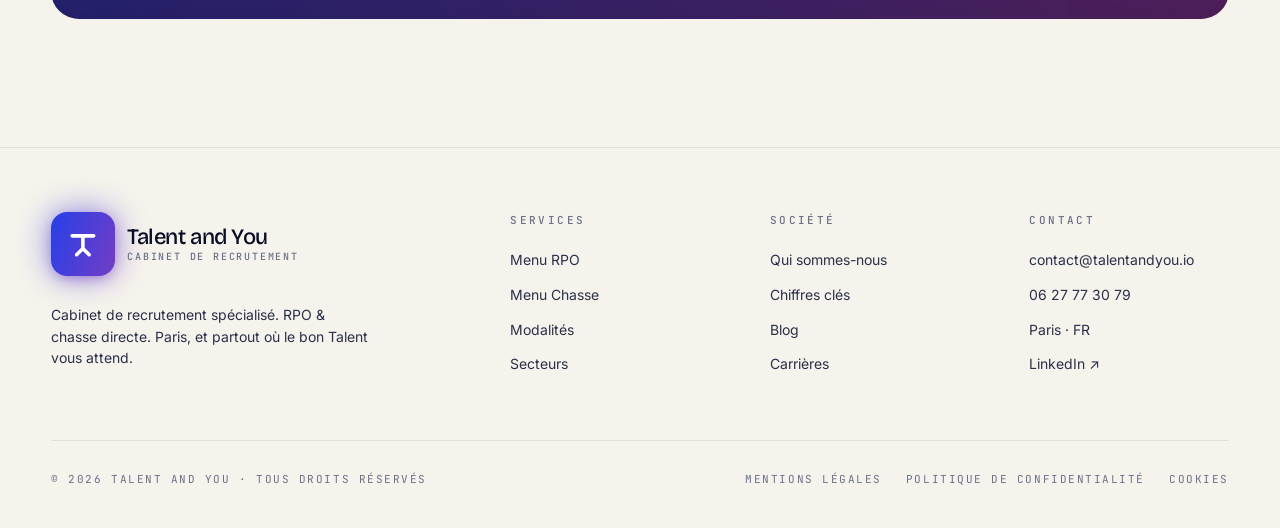
==== commit 69fb26ed: "Animate hero dust dots with per-dot drift + more dots in brand colors Each dot now has its own (--dx" ====
--- a/index.html
+++ b/index.html
@@ -56,20 +56,37 @@
 <!-- ============ HERO ============ -->
 <section class="hero" id="hero" style="padding: 60px 0px 120px">
   <div class="hero-bg-dots" aria-hidden="true">
-    <span class="d"     style="top:8%;  left:14%; animation-delay:0s;"></span>
-    <span class="d s"   style="top:18%; left:30%; animation-delay:1.2s;"></span>
-    <span class="d s acc" style="top:11%; left:42%; animation-delay:.6s;"></span>
-    <span class="d l"   style="top:26%; left:8%;  animation-delay:2.4s;"></span>
-    <span class="d s"   style="top:36%; left:24%; animation-delay:3.1s;"></span>
-    <span class="d"     style="top:48%; left:12%; animation-delay:.4s;"></span>
-    <span class="d s acc" style="top:58%; left:34%; animation-delay:2.8s;"></span>
-    <span class="d s"   style="top:70%; left:22%; animation-delay:1.8s;"></span>
-    <span class="d"     style="top:82%; left:6%;  animation-delay:3.6s;"></span>
-    <span class="d s"   style="top:88%; left:30%; animation-delay:.9s;"></span>
-    <span class="d s"   style="top:14%; left:54%; animation-delay:4.2s;"></span>
-    <span class="d s acc" style="top:30%; left:50%; animation-delay:5.0s;"></span>
-    <span class="d s"   style="top:78%; left:50%; animation-delay:2.0s;"></span>
-    <span class="d s"   style="top:92%; left:44%; animation-delay:3.4s;"></span>
+    <!-- top band -->
+    <span class="d"        style="top:6%;  left:8%;  --dx:24px;  --dy:-18px; --dur:7s;   animation-delay:0s;"></span>
+    <span class="d s"      style="top:9%;  left:24%; --dx:-18px; --dy:26px;  --dur:8s;   animation-delay:1.1s;"></span>
+    <span class="d acc"    style="top:5%;  left:40%; --dx:16px;  --dy:30px;  --dur:6.5s; animation-delay:2.3s;"></span>
+    <span class="d s"      style="top:11%; left:56%; --dx:-24px; --dy:-12px; --dur:9s;   animation-delay:.8s;"></span>
+    <span class="d l acc2" style="top:7%;  left:74%; --dx:20px;  --dy:24px;  --dur:7.5s; animation-delay:3.2s;"></span>
+    <span class="d s"      style="top:13%; left:90%; --dx:-28px; --dy:-10px; --dur:6s;   animation-delay:1.6s;"></span>
+    <!-- upper-mid band -->
+    <span class="d s"      style="top:22%; left:14%; --dx:26px;  --dy:18px;  --dur:8.5s; animation-delay:2.5s;"></span>
+    <span class="d acc3"   style="top:28%; left:34%; --dx:-16px; --dy:-22px; --dur:7s;   animation-delay:.4s;"></span>
+    <span class="d s"      style="top:25%; left:50%; --dx:32px;  --dy:10px;  --dur:9s;   animation-delay:4.1s;"></span>
+    <span class="d s acc"  style="top:30%; left:68%; --dx:-22px; --dy:26px;  --dur:6.5s; animation-delay:1.8s;"></span>
+    <span class="d"        style="top:24%; left:84%; --dx:14px;  --dy:-30px; --dur:8s;   animation-delay:3.4s;"></span>
+    <!-- mid band -->
+    <span class="d l"      style="top:42%; left:6%;  --dx:30px;  --dy:-14px; --dur:7s;   animation-delay:.9s;"></span>
+    <span class="d s acc2" style="top:46%; left:22%; --dx:-20px; --dy:22px;  --dur:8.5s; animation-delay:2.8s;"></span>
+    <span class="d s"      style="top:50%; left:42%; --dx:24px;  --dy:18px;  --dur:6.5s; animation-delay:1.3s;"></span>
+    <span class="d acc"    style="top:44%; left:60%; --dx:-26px; --dy:-16px; --dur:9s;   animation-delay:4.5s;"></span>
+    <span class="d s"      style="top:48%; left:80%; --dx:18px;  --dy:26px;  --dur:7.5s; animation-delay:.5s;"></span>
+    <!-- lower-mid band -->
+    <span class="d s"      style="top:64%; left:10%; --dx:30px;  --dy:-20px; --dur:8s;   animation-delay:2.1s;"></span>
+    <span class="d"        style="top:70%; left:28%; --dx:-22px; --dy:16px;  --dur:7s;   animation-delay:3.7s;"></span>
+    <span class="d s acc3" style="top:68%; left:46%; --dx:15px;  --dy:-26px; --dur:6.5s; animation-delay:1.4s;"></span>
+    <span class="d l acc"  style="top:72%; left:64%; --dx:-28px; --dy:18px;  --dur:9s;   animation-delay:.7s;"></span>
+    <span class="d s"      style="top:66%; left:80%; --dx:22px;  --dy:22px;  --dur:8.5s; animation-delay:4.2s;"></span>
+    <span class="d s"      style="top:74%; left:92%; --dx:-15px; --dy:-12px; --dur:7s;   animation-delay:2.6s;"></span>
+    <!-- bottom band -->
+    <span class="d"        style="top:86%; left:18%; --dx:26px;  --dy:-22px; --dur:7.5s; animation-delay:1.6s;"></span>
+    <span class="d s acc"  style="top:90%; left:38%; --dx:-18px; --dy:18px;  --dur:8s;   animation-delay:3.3s;"></span>
+    <span class="d s"      style="top:88%; left:58%; --dx:22px;  --dy:26px;  --dur:6.5s; animation-delay:.4s;"></span>
+    <span class="d s acc2" style="top:92%; left:76%; --dx:-26px; --dy:-16px; --dur:9s;   animation-delay:4.0s;"></span>
   </div>
   <div class="wrap hero-grid">
     <div>
--- a/styles.css
+++ b/styles.css
@@ -251,18 +251,20 @@
 @keyframes rise { to { transform: translateY(0); } }
 .hero-headline .stop {
   display: inline-block;
-  font-family: var(--f-mono); font-size: 0.28em; vertical-align: 0.78em;
-  margin-left: 0.05em;
+  font-family: var(--f-mono); font-size: 0.32em; vertical-align: 0.78em;
+  margin-left: 0.08em;
   background: var(--grad);
   background-size: 220% 100%;
   -webkit-background-clip: text;
   background-clip: text;
   color: transparent;
-  animation: stopPulse 2.6s ease-in-out infinite;
+  animation: stopPulse 2.4s ease-in-out infinite;
+  filter: drop-shadow(0 0 6px color-mix(in srgb, var(--brand-mid) 65%, transparent));
+  transform-origin: center;
 }
 @keyframes stopPulse {
-  0%, 100% { opacity: 0.45; background-position: 0% 50%; }
-  50%     { opacity: 1;    background-position: 100% 50%; }
+  0%, 100% { opacity: 0.55; background-position: 0% 50%;   transform: scale(1);    }
+  50%     { opacity: 1;    background-position: 100% 50%; transform: scale(1.35); }
 }
 .hero-tag {
   margin-top: 32px; max-width: 480px;
@@ -360,21 +362,29 @@
   50%     { opacity: 0.28; transform: scale(1); }
 }
 
-/* Background dust — spans the full hero, very subtle */
+/* Background dust — spans the full hero, choreographed drift per dot */
 .hero-bg-dots { position: absolute; inset: 0; z-index: 0; pointer-events: none; }
 .hero-bg-dots .d {
-  position: absolute; width: 3px; height: 3px; border-radius: 50%;
-  background: color-mix(in srgb, var(--ink) 55%, transparent);
+  position: absolute; width: 4px; height: 4px; border-radius: 50%;
+  background: var(--ink);
   opacity: 0;
-  animation: dustDrift 7s ease-in-out infinite;
-}
-.hero-bg-dots .d.s   { width: 2px; height: 2px; }
-.hero-bg-dots .d.l   { width: 4px; height: 4px; }
-.hero-bg-dots .d.acc { background: color-mix(in srgb, var(--brand-mid) 70%, transparent); }
-@keyframes dustDrift {
-  0%, 100% { opacity: 0;    transform: translateY(0)   scale(0.6); }
-  40%      { opacity: 0.22; transform: translateY(-6px) scale(1);   }
-  60%      { opacity: 0.22; transform: translateY(-6px) scale(1);   }
+  animation: dustFloat var(--dur, 8s) ease-in-out infinite;
+  box-shadow: 0 0 6px color-mix(in srgb, var(--ink) 30%, transparent);
+  will-change: transform, opacity;
+}
+.hero-bg-dots .d.s    { width: 3px; height: 3px; }
+.hero-bg-dots .d.l    { width: 6px; height: 6px; }
+/* Accents pick up the brand gradient stops */
+.hero-bg-dots .d.acc  { background: var(--brand-mid); box-shadow: 0 0 8px color-mix(in srgb, var(--brand-mid) 60%, transparent); }
+.hero-bg-dots .d.acc2 { background: var(--brand-1);   box-shadow: 0 0 8px color-mix(in srgb, var(--brand-1)   60%, transparent); }
+.hero-bg-dots .d.acc3 { background: var(--brand-2);   box-shadow: 0 0 8px color-mix(in srgb, var(--brand-2)   60%, transparent); }
+
+/* Each dot drifts toward its own (--dx, --dy) target, fades in/out along the way */
+@keyframes dustFloat {
+  0%, 100% { opacity: 0;    transform: translate(0, 0) scale(0.4); }
+  25%      { opacity: 0.35; transform: translate(calc(var(--dx, 0px) * .45), calc(var(--dy, 0px) * .45)) scale(1);   }
+  50%      { opacity: 0.55; transform: translate(var(--dx, 0px), var(--dy, 0px)) scale(1.12); }
+  75%      { opacity: 0.35; transform: translate(calc(var(--dx, 0px) * .45), calc(var(--dy, 0px) * .45)) scale(1);   }
 }
 
 /* Glass tags — solid for high readability */
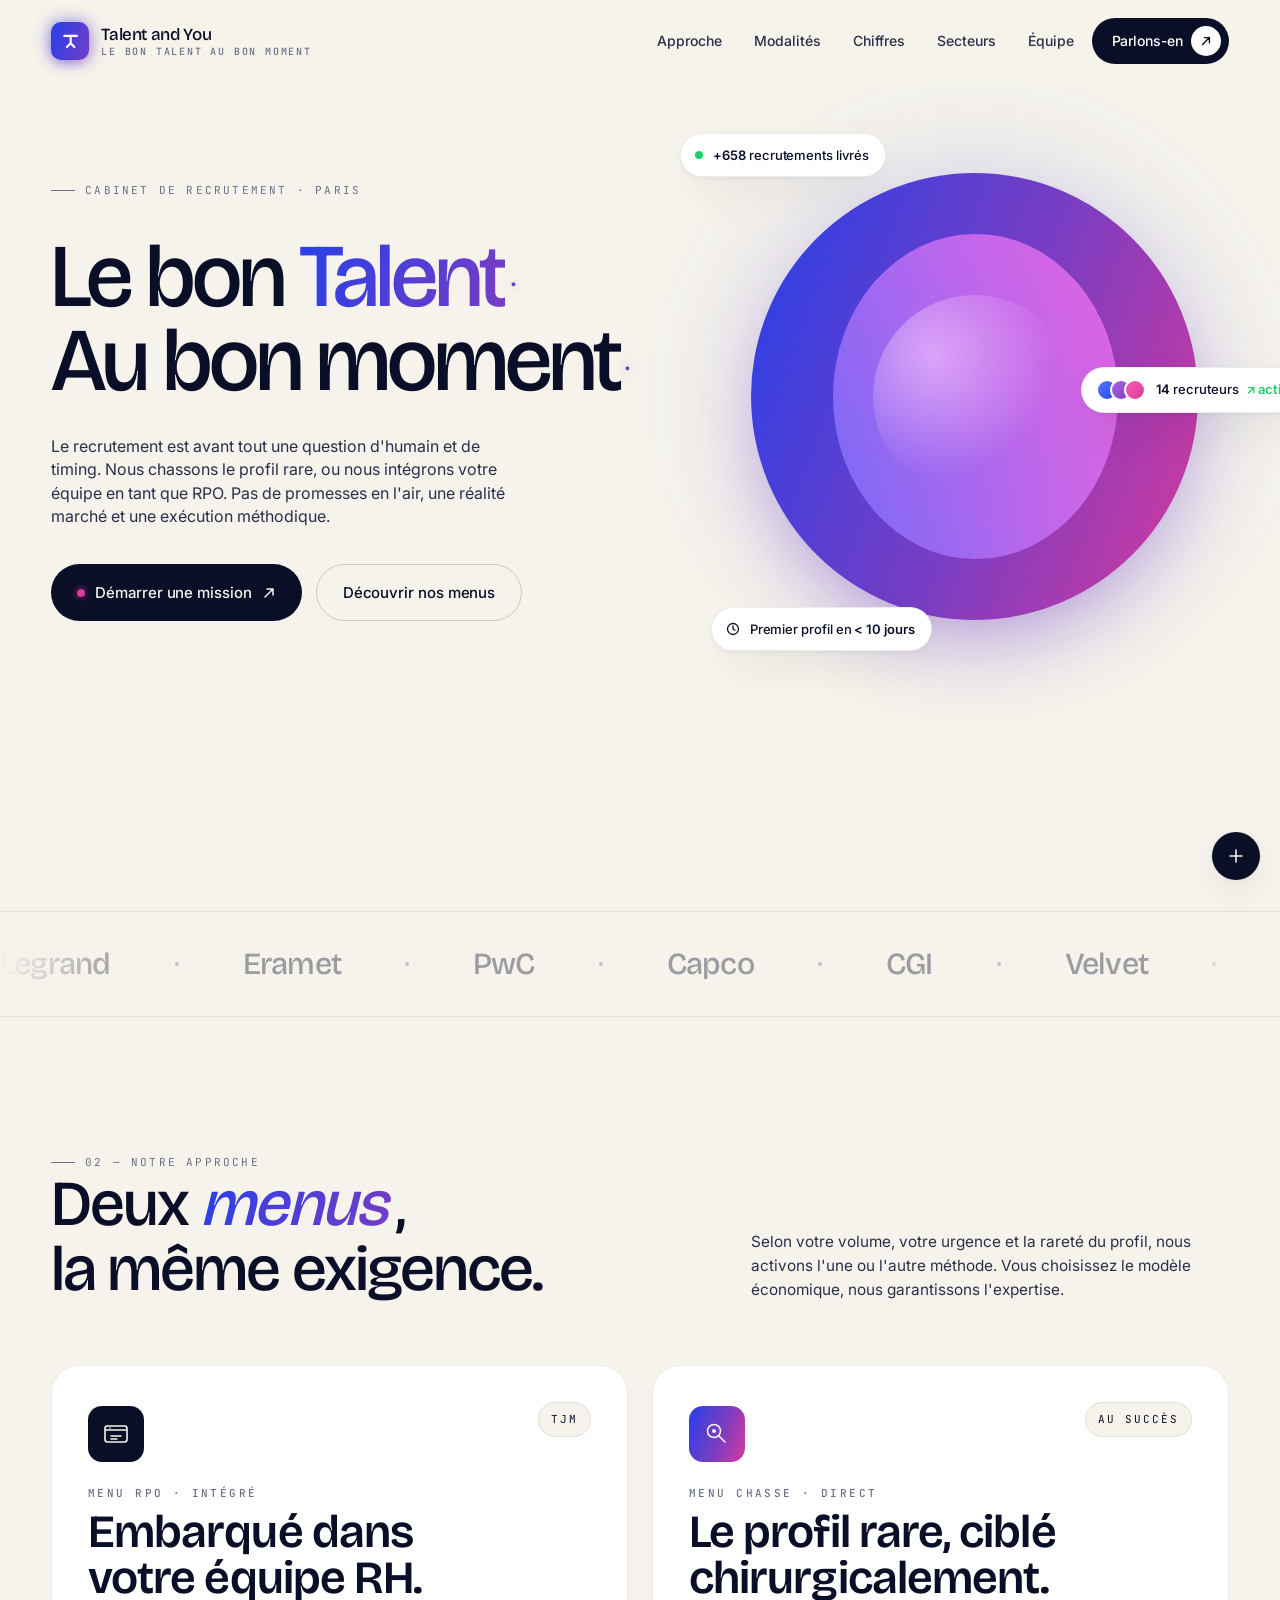
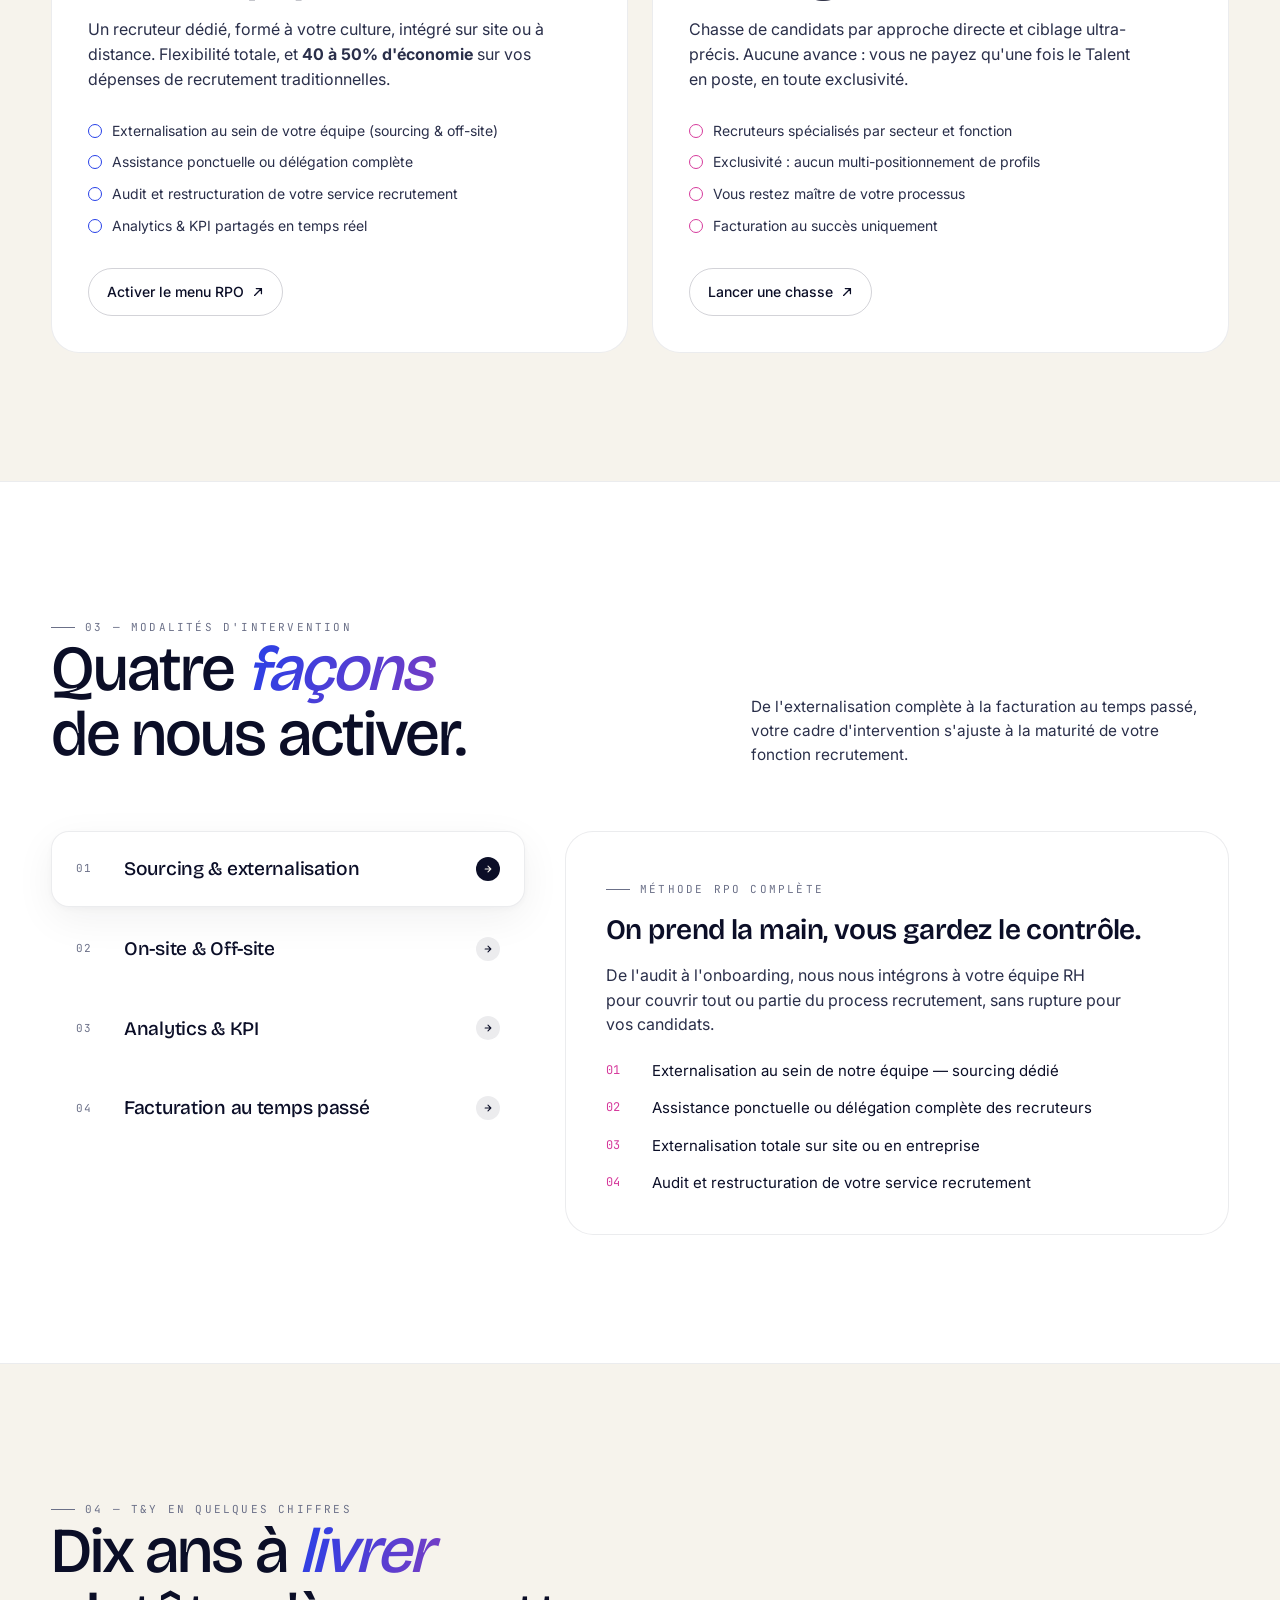
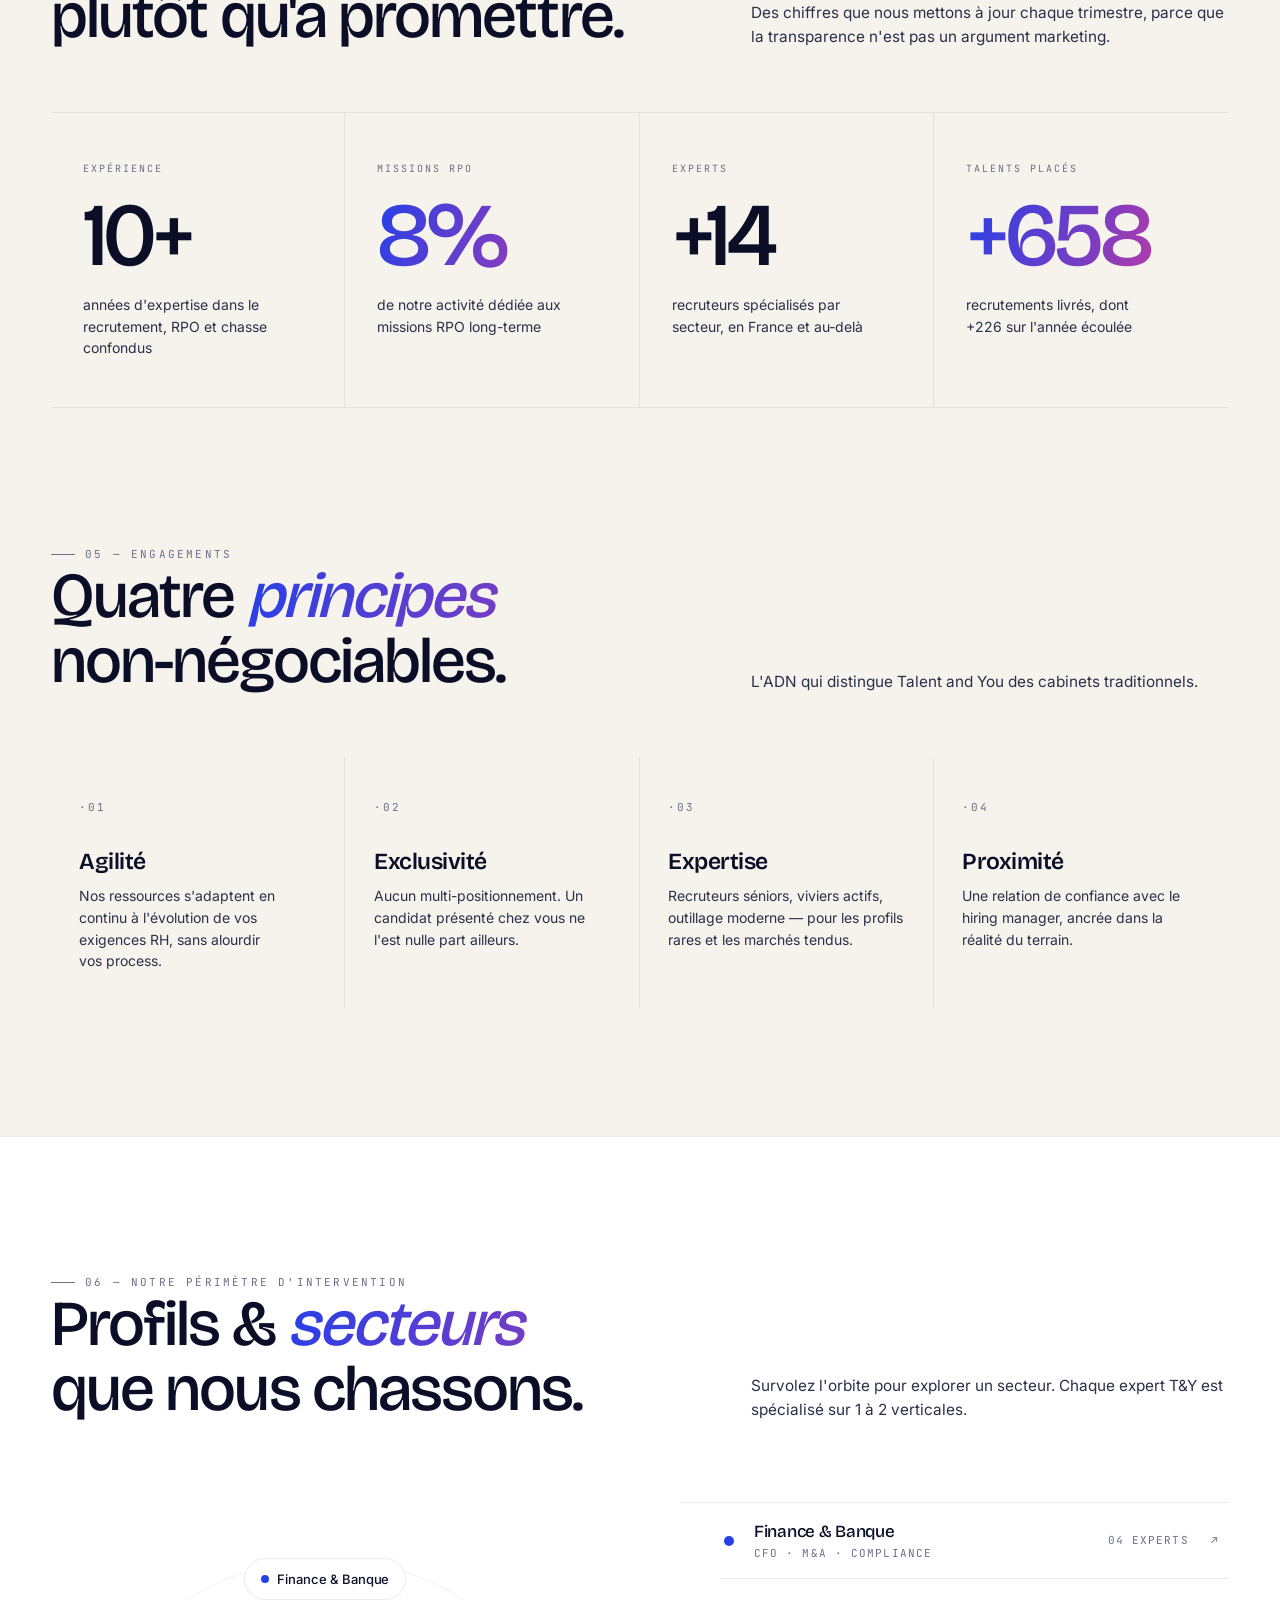
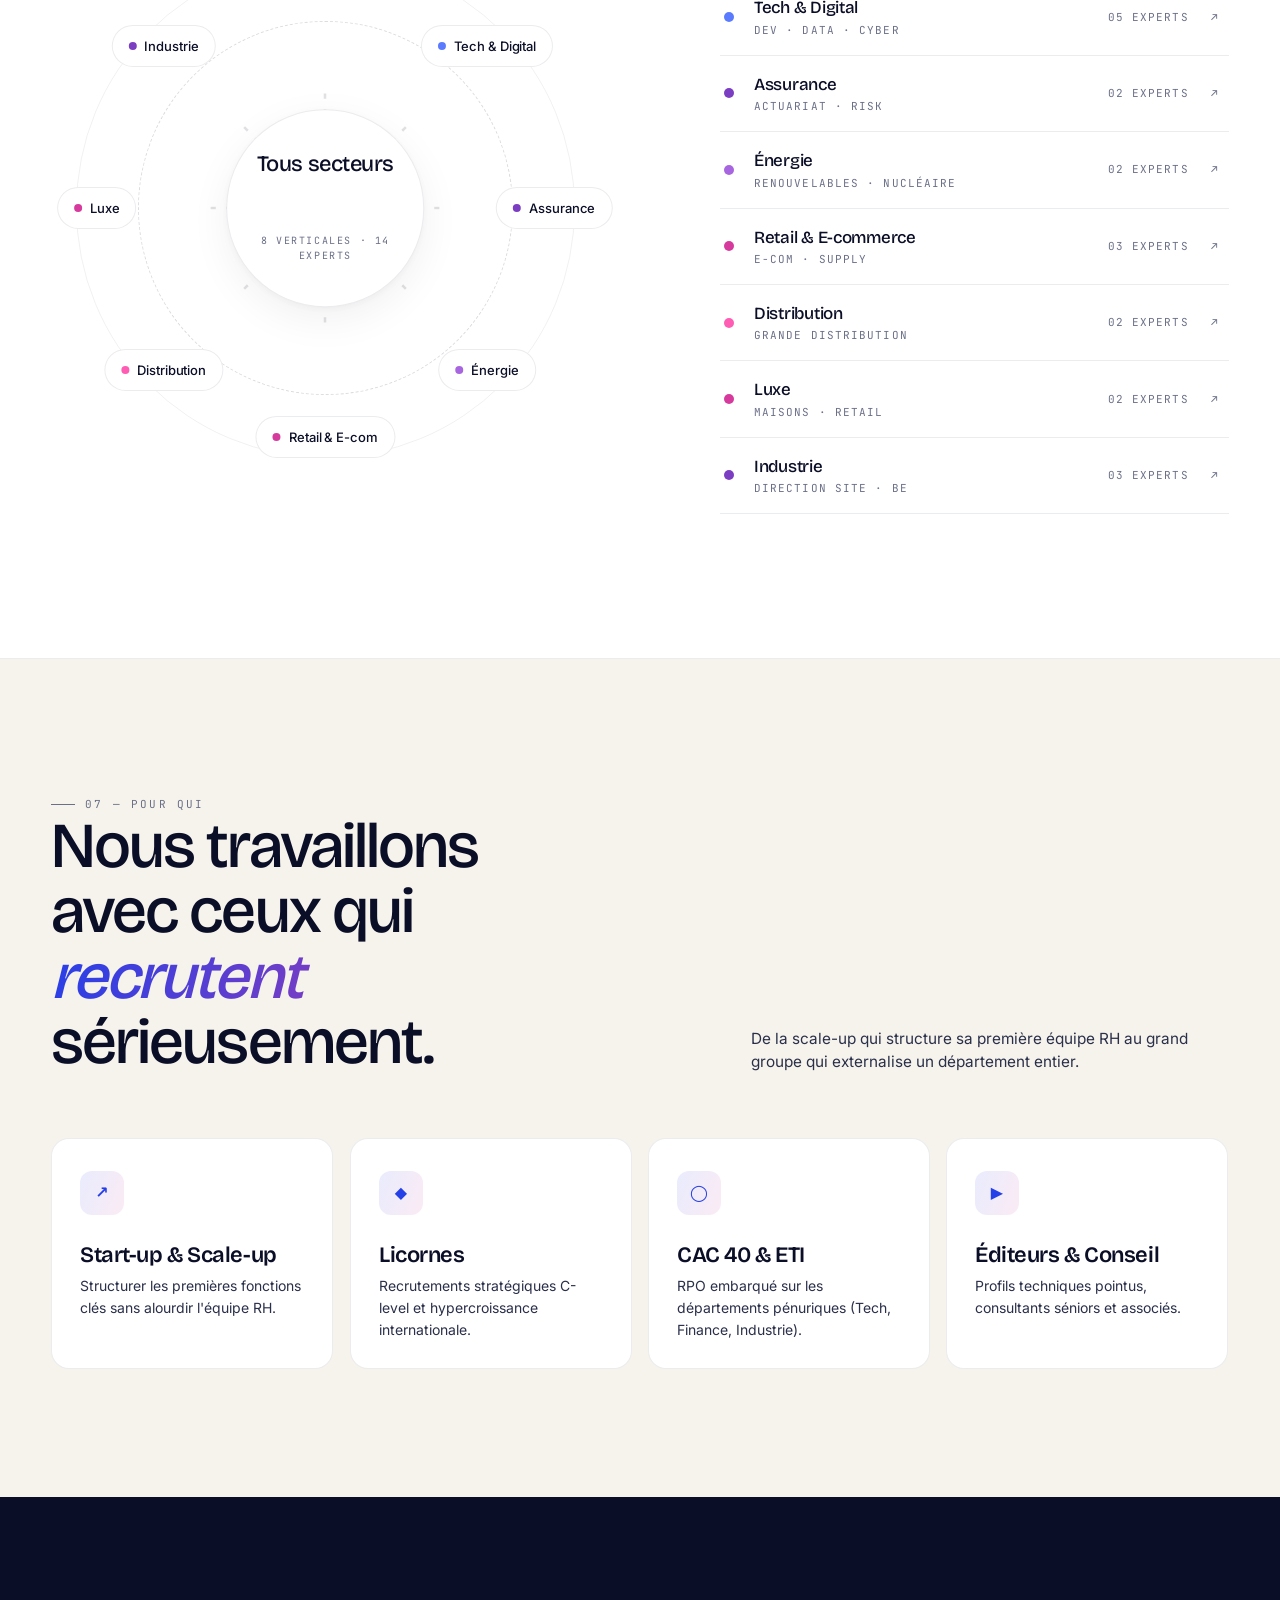
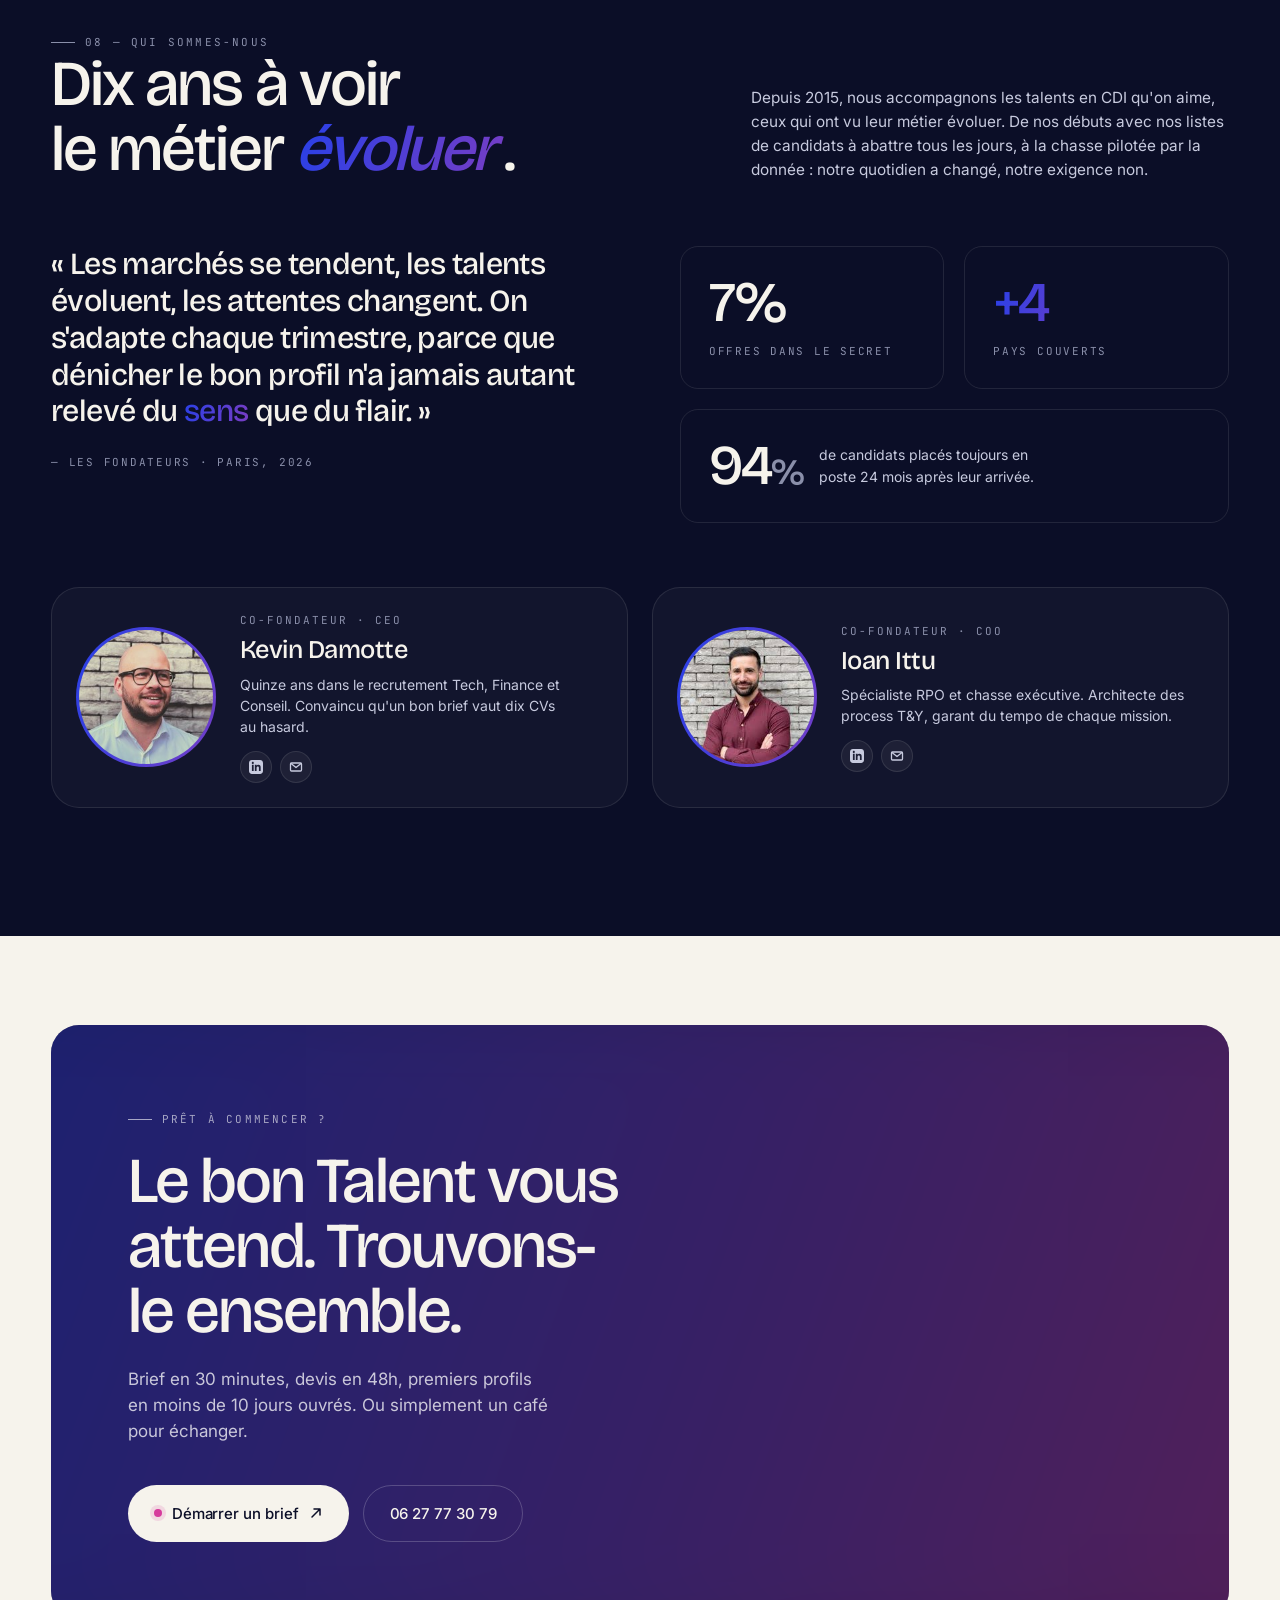
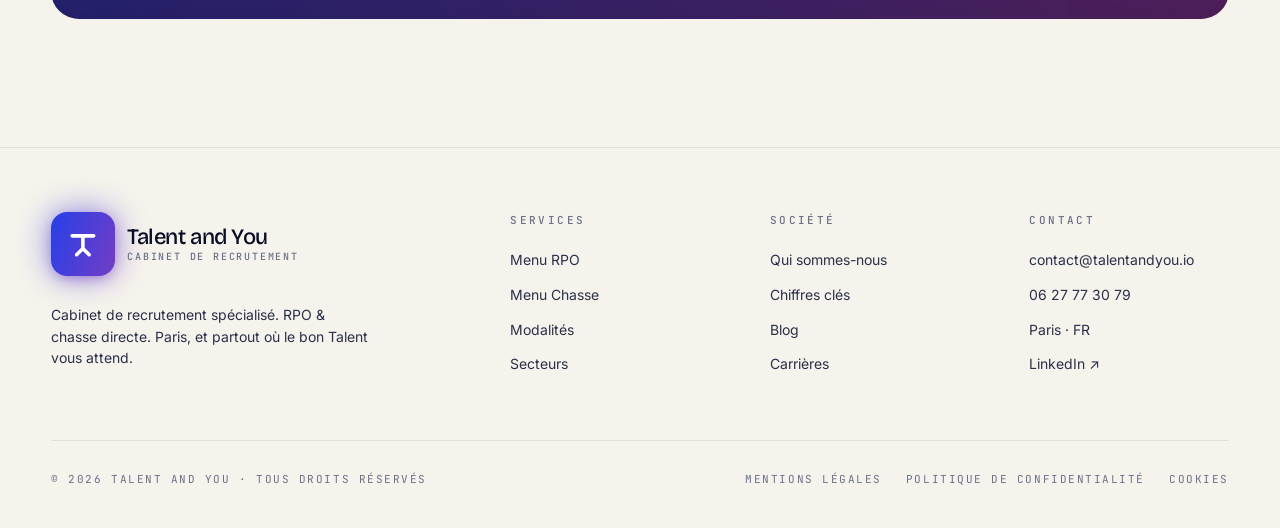
==== commit 367c56cf: "Hero: match animated dots on both lines, shrink them, drop hero-meta strip - 'Le bon Talent' now end" ====
--- a/index.html
+++ b/index.html
@@ -56,43 +56,44 @@
 <!-- ============ HERO ============ -->
 <section class="hero" id="hero" style="padding: 60px 0px 120px">
   <div class="hero-bg-dots" aria-hidden="true">
-    <!-- top band -->
-    <span class="d"        style="top:6%;  left:8%;  --dx:24px;  --dy:-18px; --dur:7s;   animation-delay:0s;"></span>
-    <span class="d s"      style="top:9%;  left:24%; --dx:-18px; --dy:26px;  --dur:8s;   animation-delay:1.1s;"></span>
-    <span class="d acc"    style="top:5%;  left:40%; --dx:16px;  --dy:30px;  --dur:6.5s; animation-delay:2.3s;"></span>
-    <span class="d s"      style="top:11%; left:56%; --dx:-24px; --dy:-12px; --dur:9s;   animation-delay:.8s;"></span>
-    <span class="d l acc2" style="top:7%;  left:74%; --dx:20px;  --dy:24px;  --dur:7.5s; animation-delay:3.2s;"></span>
-    <span class="d s"      style="top:13%; left:90%; --dx:-28px; --dy:-10px; --dur:6s;   animation-delay:1.6s;"></span>
-    <!-- upper-mid band -->
-    <span class="d s"      style="top:22%; left:14%; --dx:26px;  --dy:18px;  --dur:8.5s; animation-delay:2.5s;"></span>
-    <span class="d acc3"   style="top:28%; left:34%; --dx:-16px; --dy:-22px; --dur:7s;   animation-delay:.4s;"></span>
-    <span class="d s"      style="top:25%; left:50%; --dx:32px;  --dy:10px;  --dur:9s;   animation-delay:4.1s;"></span>
-    <span class="d s acc"  style="top:30%; left:68%; --dx:-22px; --dy:26px;  --dur:6.5s; animation-delay:1.8s;"></span>
-    <span class="d"        style="top:24%; left:84%; --dx:14px;  --dy:-30px; --dur:8s;   animation-delay:3.4s;"></span>
-    <!-- mid band -->
-    <span class="d l"      style="top:42%; left:6%;  --dx:30px;  --dy:-14px; --dur:7s;   animation-delay:.9s;"></span>
-    <span class="d s acc2" style="top:46%; left:22%; --dx:-20px; --dy:22px;  --dur:8.5s; animation-delay:2.8s;"></span>
-    <span class="d s"      style="top:50%; left:42%; --dx:24px;  --dy:18px;  --dur:6.5s; animation-delay:1.3s;"></span>
-    <span class="d acc"    style="top:44%; left:60%; --dx:-26px; --dy:-16px; --dur:9s;   animation-delay:4.5s;"></span>
-    <span class="d s"      style="top:48%; left:80%; --dx:18px;  --dy:26px;  --dur:7.5s; animation-delay:.5s;"></span>
-    <!-- lower-mid band -->
-    <span class="d s"      style="top:64%; left:10%; --dx:30px;  --dy:-20px; --dur:8s;   animation-delay:2.1s;"></span>
-    <span class="d"        style="top:70%; left:28%; --dx:-22px; --dy:16px;  --dur:7s;   animation-delay:3.7s;"></span>
-    <span class="d s acc3" style="top:68%; left:46%; --dx:15px;  --dy:-26px; --dur:6.5s; animation-delay:1.4s;"></span>
-    <span class="d l acc"  style="top:72%; left:64%; --dx:-28px; --dy:18px;  --dur:9s;   animation-delay:.7s;"></span>
-    <span class="d s"      style="top:66%; left:80%; --dx:22px;  --dy:22px;  --dur:8.5s; animation-delay:4.2s;"></span>
-    <span class="d s"      style="top:74%; left:92%; --dx:-15px; --dy:-12px; --dur:7s;   animation-delay:2.6s;"></span>
-    <!-- bottom band -->
-    <span class="d"        style="top:86%; left:18%; --dx:26px;  --dy:-22px; --dur:7.5s; animation-delay:1.6s;"></span>
-    <span class="d s acc"  style="top:90%; left:38%; --dx:-18px; --dy:18px;  --dur:8s;   animation-delay:3.3s;"></span>
-    <span class="d s"      style="top:88%; left:58%; --dx:22px;  --dy:26px;  --dur:6.5s; animation-delay:.4s;"></span>
-    <span class="d s acc2" style="top:92%; left:76%; --dx:-26px; --dy:-16px; --dur:9s;   animation-delay:4.0s;"></span>
+    <!-- LEFT column (left:4–28%) — drift RIGHT toward the blob -->
+    <span class="d p1"        style="top:8%;  left:5%;  --dur:11s;   animation-delay:0s;"></span>
+    <span class="d s p2"      style="top:22%; left:7%;  --dur:9.5s;  animation-delay:1.4s;"></span>
+    <span class="d acc p5"    style="top:38%; left:4%;  --dur:13s;   animation-delay:3.1s;"></span>
+    <span class="d s p1"      style="top:54%; left:6%;  --dur:10s;   animation-delay:.6s;"></span>
+    <span class="d l acc2 p2" style="top:70%; left:5%;  --dur:12s;   animation-delay:2.4s;"></span>
+    <span class="d s p5"      style="top:86%; left:8%;  --dur:11.5s; animation-delay:4.2s;"></span>
+    <span class="d s p1"      style="top:14%; left:17%; --dur:10.5s; animation-delay:.9s;"></span>
+    <span class="d p2"        style="top:32%; left:19%; --dur:14s;   animation-delay:5.3s;"></span>
+    <span class="d s acc3 p5" style="top:48%; left:15%; --dur:11s;   animation-delay:1.8s;"></span>
+    <span class="d s p2"      style="top:64%; left:21%; --dur:9s;    animation-delay:3.6s;"></span>
+    <span class="d s p1"      style="top:80%; left:17%; --dur:13s;   animation-delay:.3s;"></span>
+
+    <!-- CENTER (left:30–62%) — varied directions, includes upward escapes -->
+    <span class="d s p6"      style="top:18%; left:32%; --dur:10s;   animation-delay:2.7s;"></span>
+    <span class="d acc p3"    style="top:30%; left:38%; --dur:12.5s; animation-delay:1.1s;"></span>
+    <span class="d s p1"      style="top:46%; left:34%; --dur:11s;   animation-delay:4.7s;"></span>
+    <span class="d s p6"      style="top:60%; left:42%; --dur:9.5s;  animation-delay:.5s;"></span>
+    <span class="d s acc3 p4" style="top:76%; left:38%; --dur:12s;   animation-delay:3.2s;"></span>
+    <span class="d s p5"      style="top:24%; left:50%; --dur:10.5s; animation-delay:5.4s;"></span>
+    <span class="d acc2 p6"   style="top:52%; left:54%; --dur:13.5s; animation-delay:1.7s;"></span>
+    <span class="d s p3"      style="top:82%; left:52%; --dur:11s;   animation-delay:2.1s;"></span>
+
+    <!-- RIGHT column (left:65–94%) — drift LEFT or UP (sweep back across) -->
+    <span class="d s p3"      style="top:12%; left:88%; --dur:11s;   animation-delay:.4s;"></span>
+    <span class="d s acc p4"  style="top:28%; left:90%; --dur:9.5s;  animation-delay:2.9s;"></span>
+    <span class="d p6"        style="top:44%; left:92%; --dur:14s;   animation-delay:1.3s;"></span>
+    <span class="d s p3"      style="top:60%; left:88%; --dur:10s;   animation-delay:4.2s;"></span>
+    <span class="d s acc2 p4" style="top:76%; left:86%; --dur:11.5s; animation-delay:.9s;"></span>
+    <span class="d s p3"      style="top:90%; left:78%; --dur:12s;   animation-delay:3.6s;"></span>
+    <span class="d s p4"      style="top:22%; left:72%; --dur:10s;   animation-delay:5s;"></span>
+    <span class="d acc3 p6"   style="top:54%; left:74%; --dur:13s;   animation-delay:2.3s;"></span>
   </div>
   <div class="wrap hero-grid">
     <div>
       <div class="eyebrow" style="margin-bottom: 36px;">Cabinet de recrutement · Paris</div>
       <h1 class="hero-headline">
-        <span class="l1"><span>Le bon&nbsp;<i class="grad-text" style="font-style:normal;">Talent</i>.</span></span>
+        <span class="l1"><span>Le bon&nbsp;<i class="grad-text" style="font-style:normal;">Talent</i><span class="stop">.</span></span></span>
         <span class="l2"><span>Au bon moment<span class="stop">.</span></span></span>
       </h1>
       <p class="hero-tag">Le recrutement est avant tout une question d'humain et de timing. Nous chassons le profil rare, ou nous intégrons votre équipe en tant que RPO. Pas de promesses en l'air, une réalité marché et une exécution méthodique.</p>
@@ -143,13 +144,6 @@
     </div>
   </div>
 
-  <div class="hero-meta">
-    <div class="lh">
-      <span>v.2026.01</span>
-      <span>Paris · FR</span>
-    </div>
-    <div>Défilez pour découvrir <span style="margin-left:6px;">↓</span></div>
-  </div>
 </section>
 
 <!-- ============ MARQUEE confiance ============ -->
--- a/styles.css
+++ b/styles.css
@@ -251,8 +251,8 @@
 @keyframes rise { to { transform: translateY(0); } }
 .hero-headline .stop {
   display: inline-block;
-  font-family: var(--f-mono); font-size: 0.32em; vertical-align: 0.78em;
-  margin-left: 0.08em;
+  font-family: var(--f-mono); font-size: 0.24em; vertical-align: 0.92em;
+  margin-left: 0.06em;
   background: var(--grad);
   background-size: 220% 100%;
   -webkit-background-clip: text;
@@ -362,29 +362,76 @@
   50%     { opacity: 0.28; transform: scale(1); }
 }
 
-/* Background dust — spans the full hero, choreographed drift per dot */
+/* Background dust — long travelling trajectories across the hero */
 .hero-bg-dots { position: absolute; inset: 0; z-index: 0; pointer-events: none; }
 .hero-bg-dots .d {
   position: absolute; width: 4px; height: 4px; border-radius: 50%;
   background: var(--ink);
   opacity: 0;
-  animation: dustFloat var(--dur, 8s) ease-in-out infinite;
+  animation-duration: var(--dur, 12s);
+  animation-iteration-count: infinite;
+  animation-timing-function: ease-in-out;
   box-shadow: 0 0 6px color-mix(in srgb, var(--ink) 30%, transparent);
   will-change: transform, opacity;
 }
 .hero-bg-dots .d.s    { width: 3px; height: 3px; }
 .hero-bg-dots .d.l    { width: 6px; height: 6px; }
-/* Accents pick up the brand gradient stops */
 .hero-bg-dots .d.acc  { background: var(--brand-mid); box-shadow: 0 0 8px color-mix(in srgb, var(--brand-mid) 60%, transparent); }
 .hero-bg-dots .d.acc2 { background: var(--brand-1);   box-shadow: 0 0 8px color-mix(in srgb, var(--brand-1)   60%, transparent); }
 .hero-bg-dots .d.acc3 { background: var(--brand-2);   box-shadow: 0 0 8px color-mix(in srgb, var(--brand-2)   60%, transparent); }
 
-/* Each dot drifts toward its own (--dx, --dy) target, fades in/out along the way */
-@keyframes dustFloat {
-  0%, 100% { opacity: 0;    transform: translate(0, 0) scale(0.4); }
-  25%      { opacity: 0.35; transform: translate(calc(var(--dx, 0px) * .45), calc(var(--dy, 0px) * .45)) scale(1);   }
-  50%      { opacity: 0.55; transform: translate(var(--dx, 0px), var(--dy, 0px)) scale(1.12); }
-  75%      { opacity: 0.35; transform: translate(calc(var(--dx, 0px) * .45), calc(var(--dy, 0px) * .45)) scale(1);   }
+/* 6 distinct trajectories. Dots fade in at the start, drift, fade out at
+   the end of the path — the invisible "teleport" back to origin happens
+   while opacity is already 0, so the loop feels continuous, not bouncy. */
+.hero-bg-dots .d.p1 { animation-name: drift1; }
+.hero-bg-dots .d.p2 { animation-name: drift2; }
+.hero-bg-dots .d.p3 { animation-name: drift3; }
+.hero-bg-dots .d.p4 { animation-name: drift4; }
+.hero-bg-dots .d.p5 { animation-name: drift5; }
+.hero-bg-dots .d.p6 { animation-name: drift6; }
+
+@keyframes drift1 {  /* right + up — toward the blob */
+  0%   { opacity: 0;    transform: translate(0,     0)     scale(.4); }
+  15%  { opacity: 0.45; transform: translate(45px,  -30px) scale(1);  }
+  50%  { opacity: 0.65; transform: translate(130px, -70px) scale(1.1); }
+  85%  { opacity: 0.4;  transform: translate(220px, -100px) scale(.9); }
+  100% { opacity: 0;    transform: translate(300px, -140px) scale(.4); }
+}
+@keyframes drift2 {  /* right + down */
+  0%   { opacity: 0;    transform: translate(0,     0)    scale(.4); }
+  15%  { opacity: 0.5;  transform: translate(40px,  35px) scale(1);  }
+  50%  { opacity: 0.6;  transform: translate(120px, 80px) scale(1.1); }
+  85%  { opacity: 0.4;  transform: translate(200px, 120px) scale(.9); }
+  100% { opacity: 0;    transform: translate(280px, 160px) scale(.4); }
+}
+@keyframes drift3 {  /* left + up */
+  0%   { opacity: 0;    transform: translate(0,      0)    scale(.4); }
+  15%  { opacity: 0.45; transform: translate(-35px,  -30px) scale(1);  }
+  50%  { opacity: 0.6;  transform: translate(-100px, -75px) scale(1.1); }
+  85%  { opacity: 0.4;  transform: translate(-170px, -110px) scale(.9); }
+  100% { opacity: 0;    transform: translate(-240px, -150px) scale(.4); }
+}
+@keyframes drift4 {  /* left + down */
+  0%   { opacity: 0;    transform: translate(0,      0)    scale(.4); }
+  15%  { opacity: 0.5;  transform: translate(-30px,  40px) scale(1);  }
+  50%  { opacity: 0.6;  transform: translate(-90px,  95px) scale(1.1); }
+  85%  { opacity: 0.4;  transform: translate(-150px, 135px) scale(.9); }
+  100% { opacity: 0;    transform: translate(-210px, 180px) scale(.4); }
+}
+@keyframes drift5 {  /* wavy right */
+  0%   { opacity: 0;    transform: translate(0,     0)    scale(.4); }
+  20%  { opacity: 0.5;  transform: translate(60px,  -25px) scale(1);  }
+  40%  { opacity: 0.65; transform: translate(120px, 20px) scale(1.1); }
+  60%  { opacity: 0.6;  transform: translate(180px, -15px) scale(1.1); }
+  80%  { opacity: 0.4;  transform: translate(240px, 25px) scale(.9); }
+  100% { opacity: 0;    transform: translate(320px, 0)    scale(.4); }
+}
+@keyframes drift6 {  /* mostly upward — escapes to the top */
+  0%   { opacity: 0;    transform: translate(0,    0)     scale(.4); }
+  20%  { opacity: 0.5;  transform: translate(15px, -50px) scale(1);  }
+  50%  { opacity: 0.6;  transform: translate(25px, -120px) scale(1.1); }
+  80%  { opacity: 0.4;  transform: translate(10px, -190px) scale(.9); }
+  100% { opacity: 0;    transform: translate(0,    -260px) scale(.4); }
 }
 
 /* Glass tags — solid for high readability */
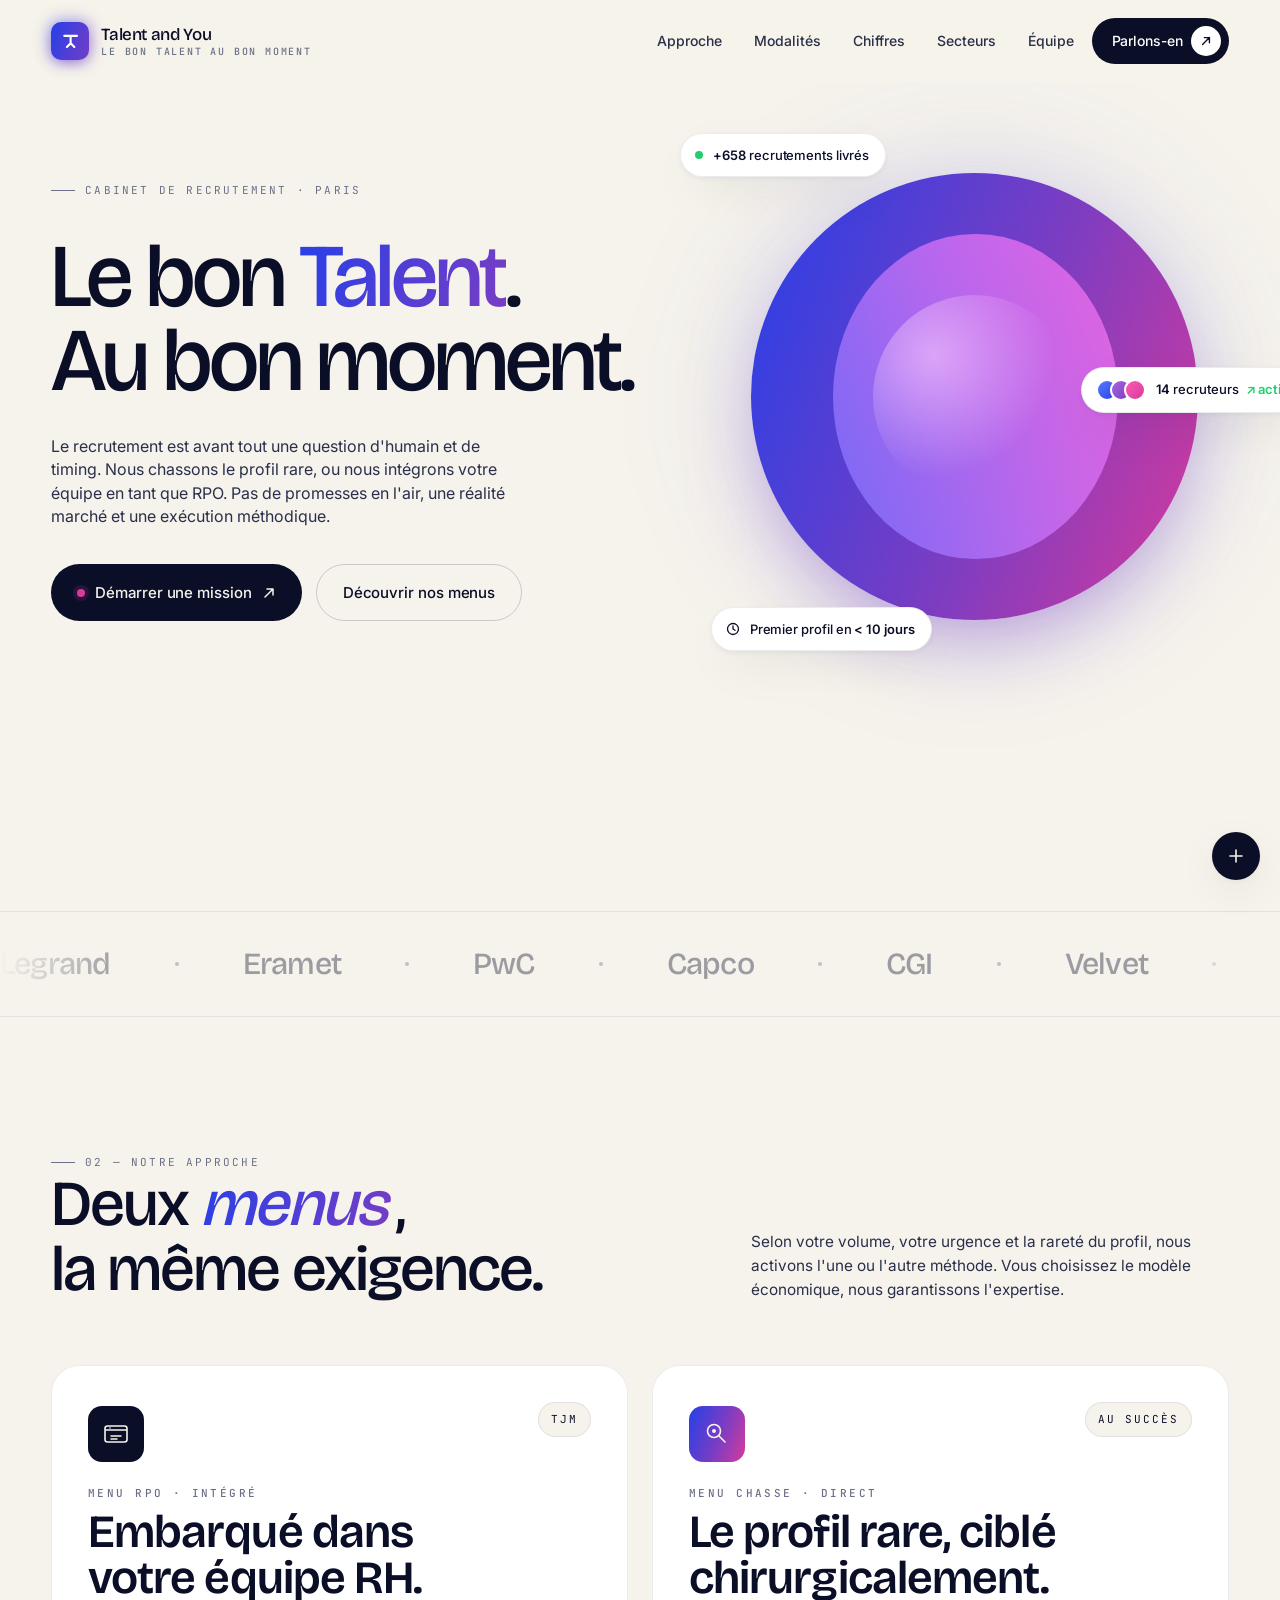
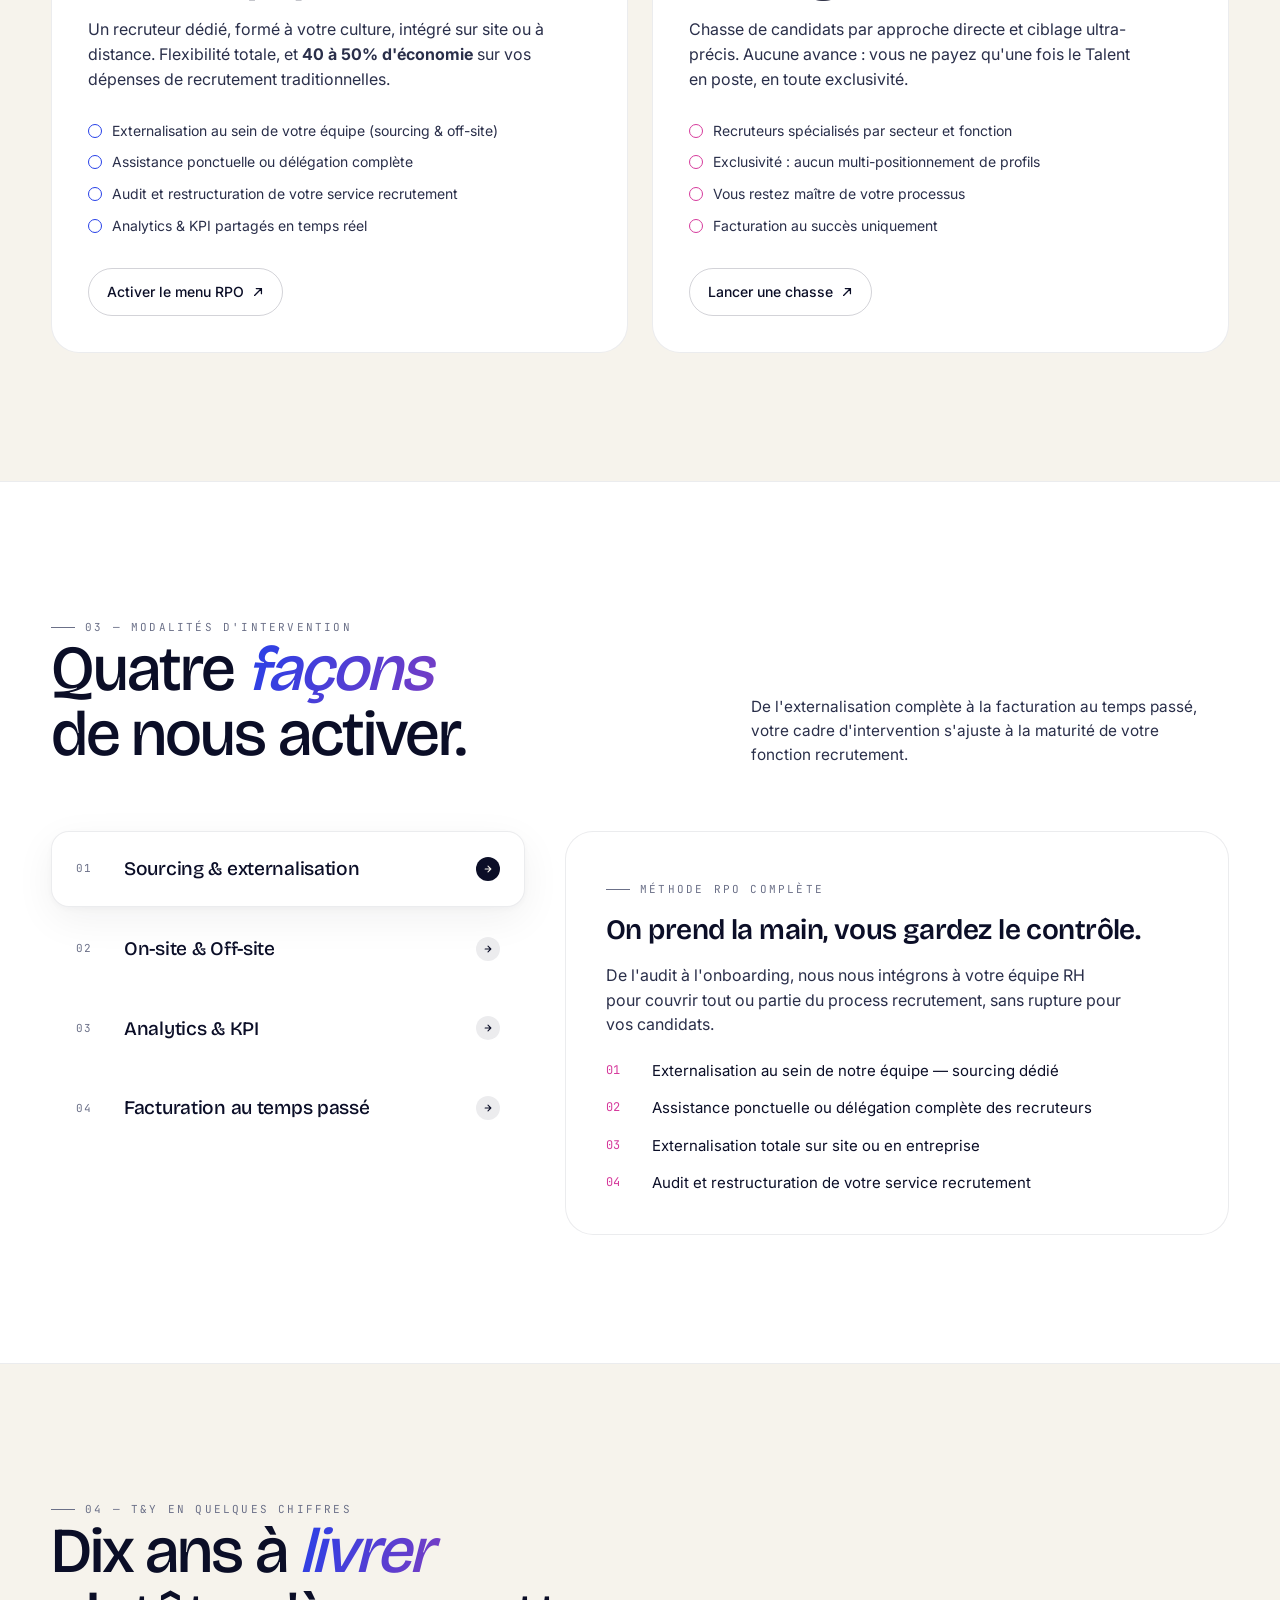
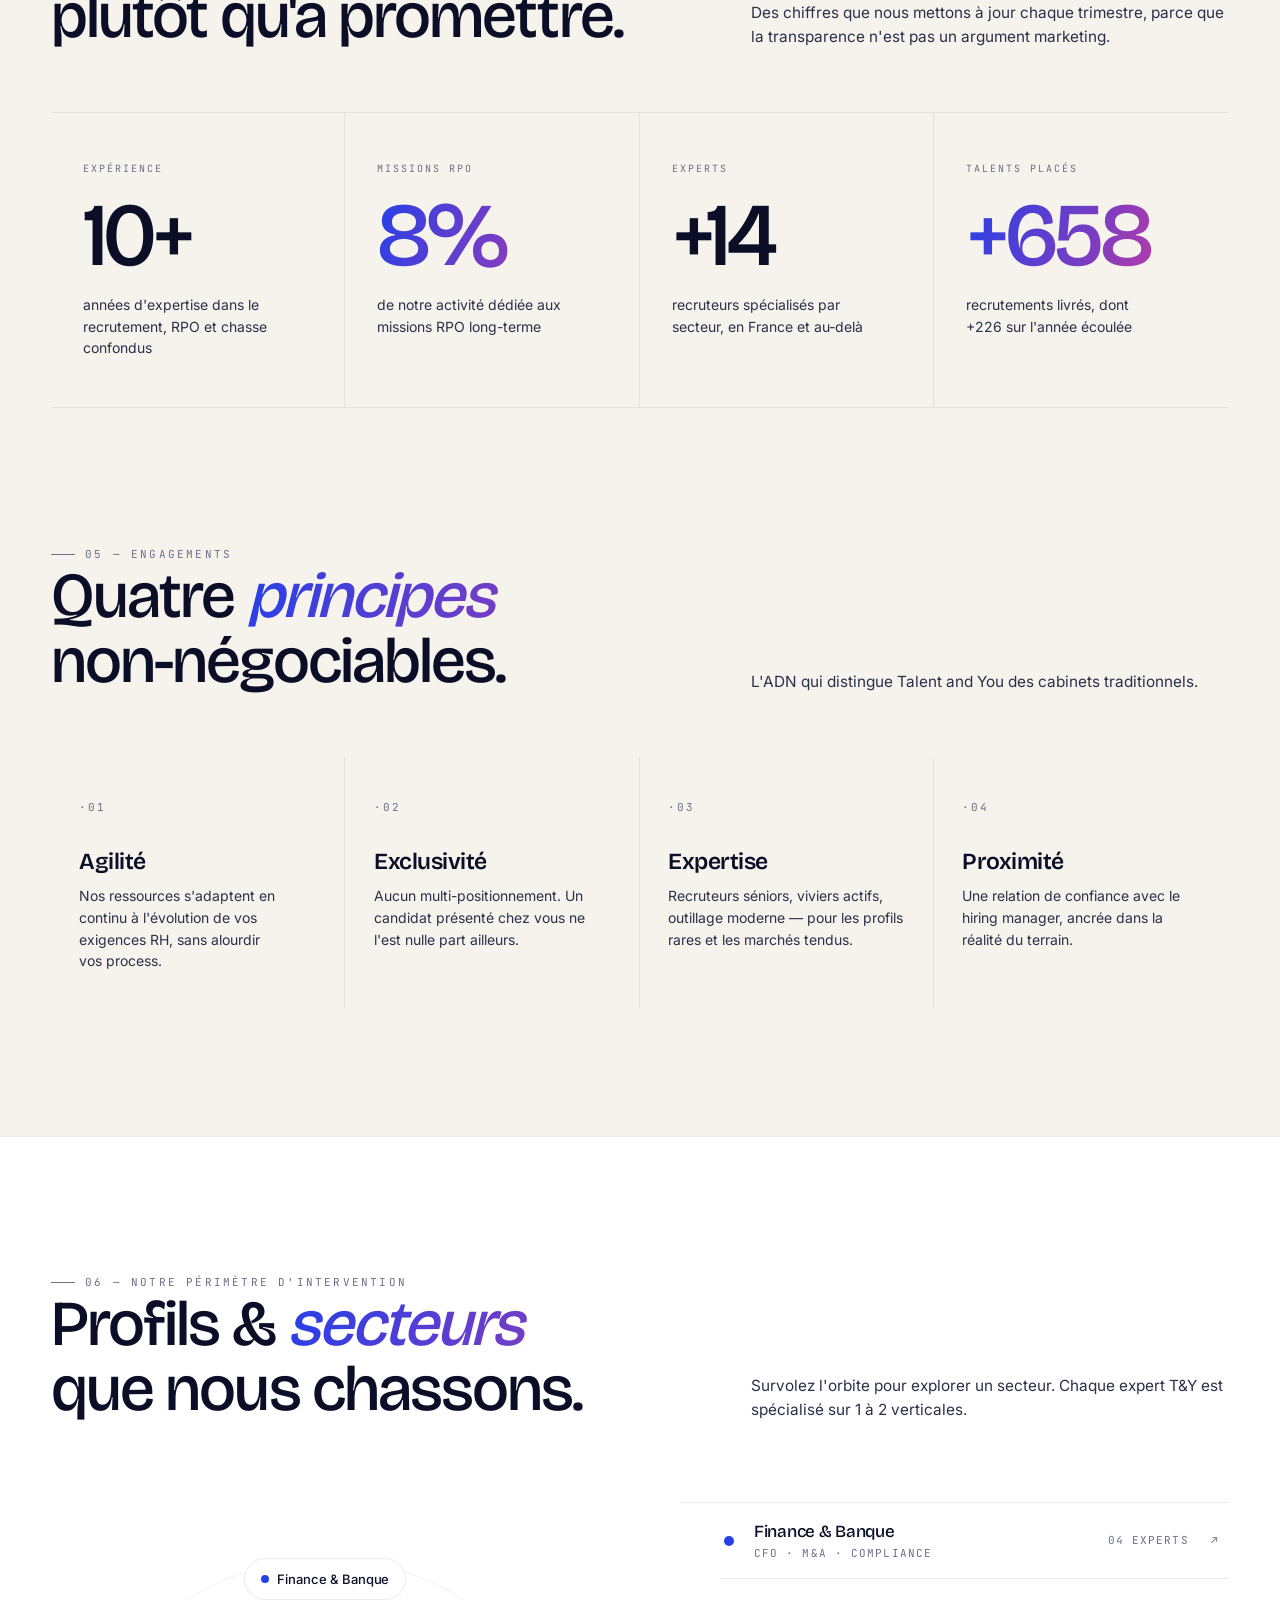
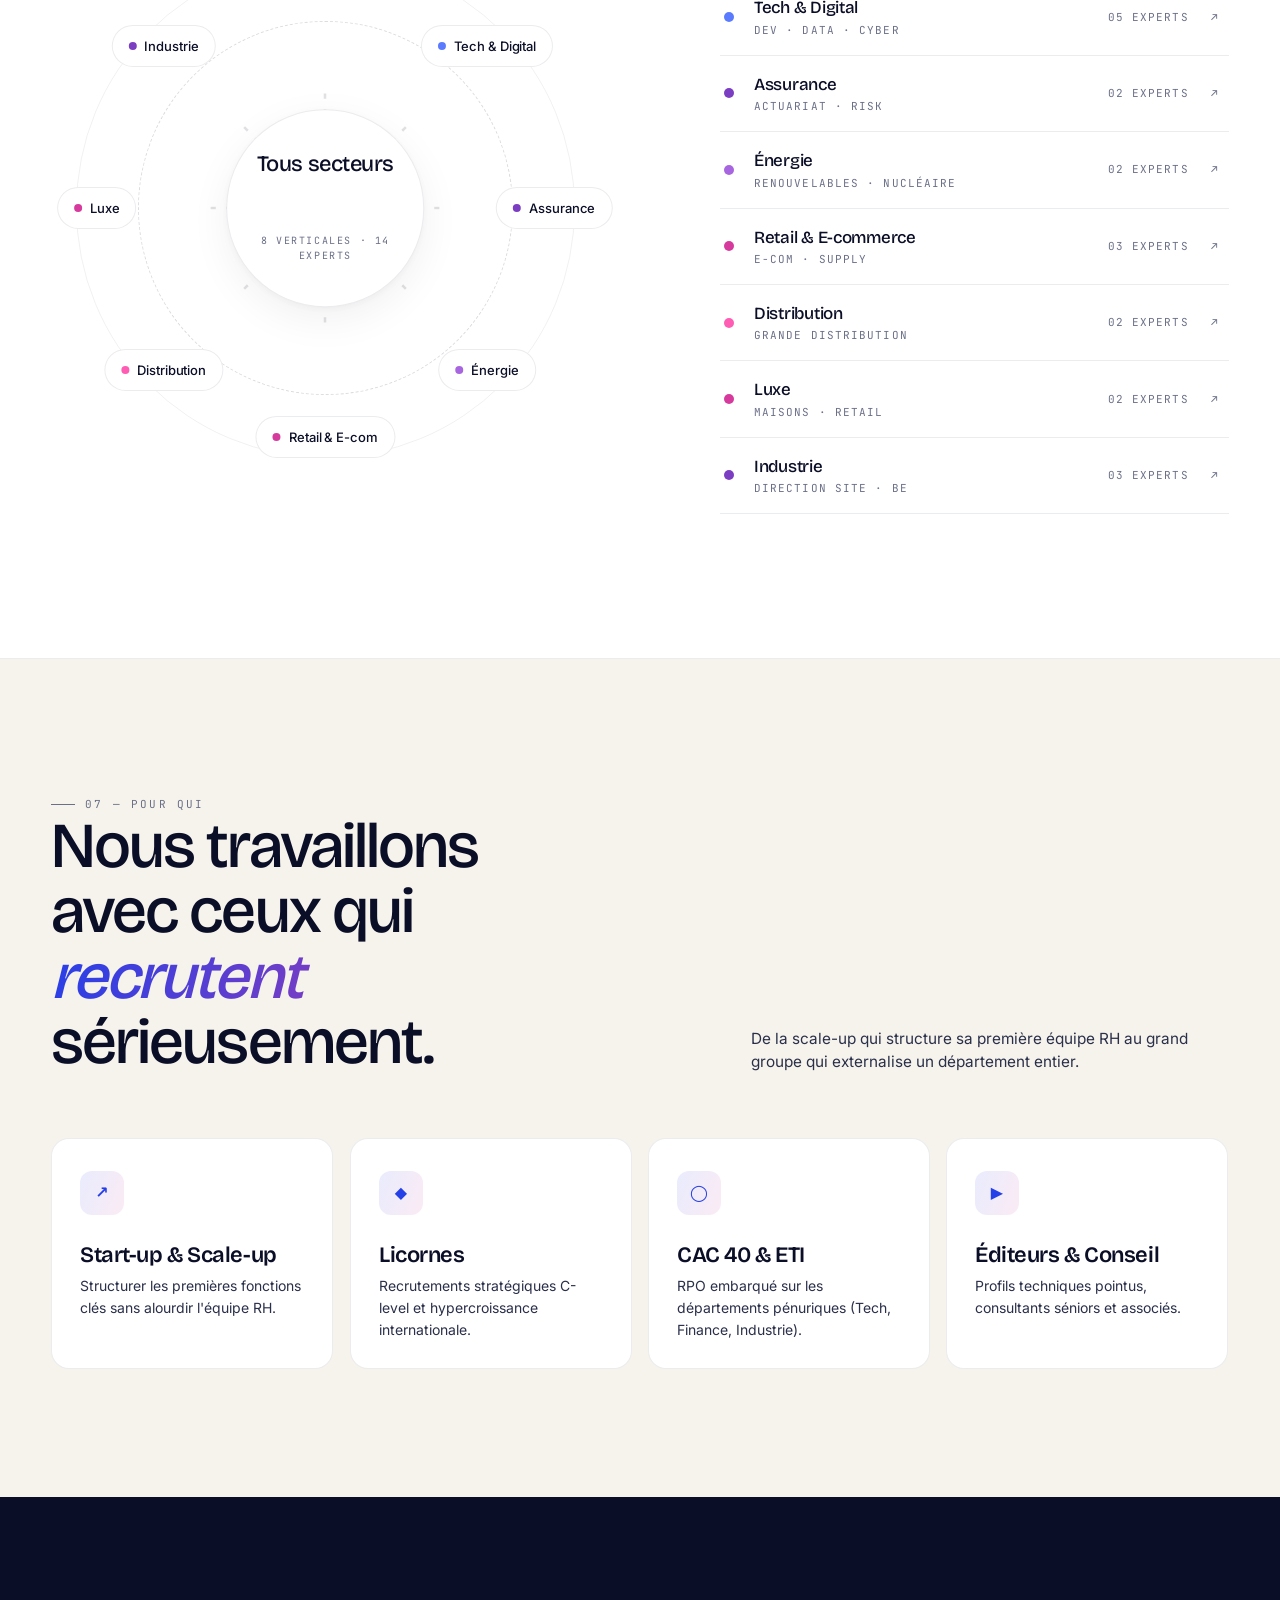
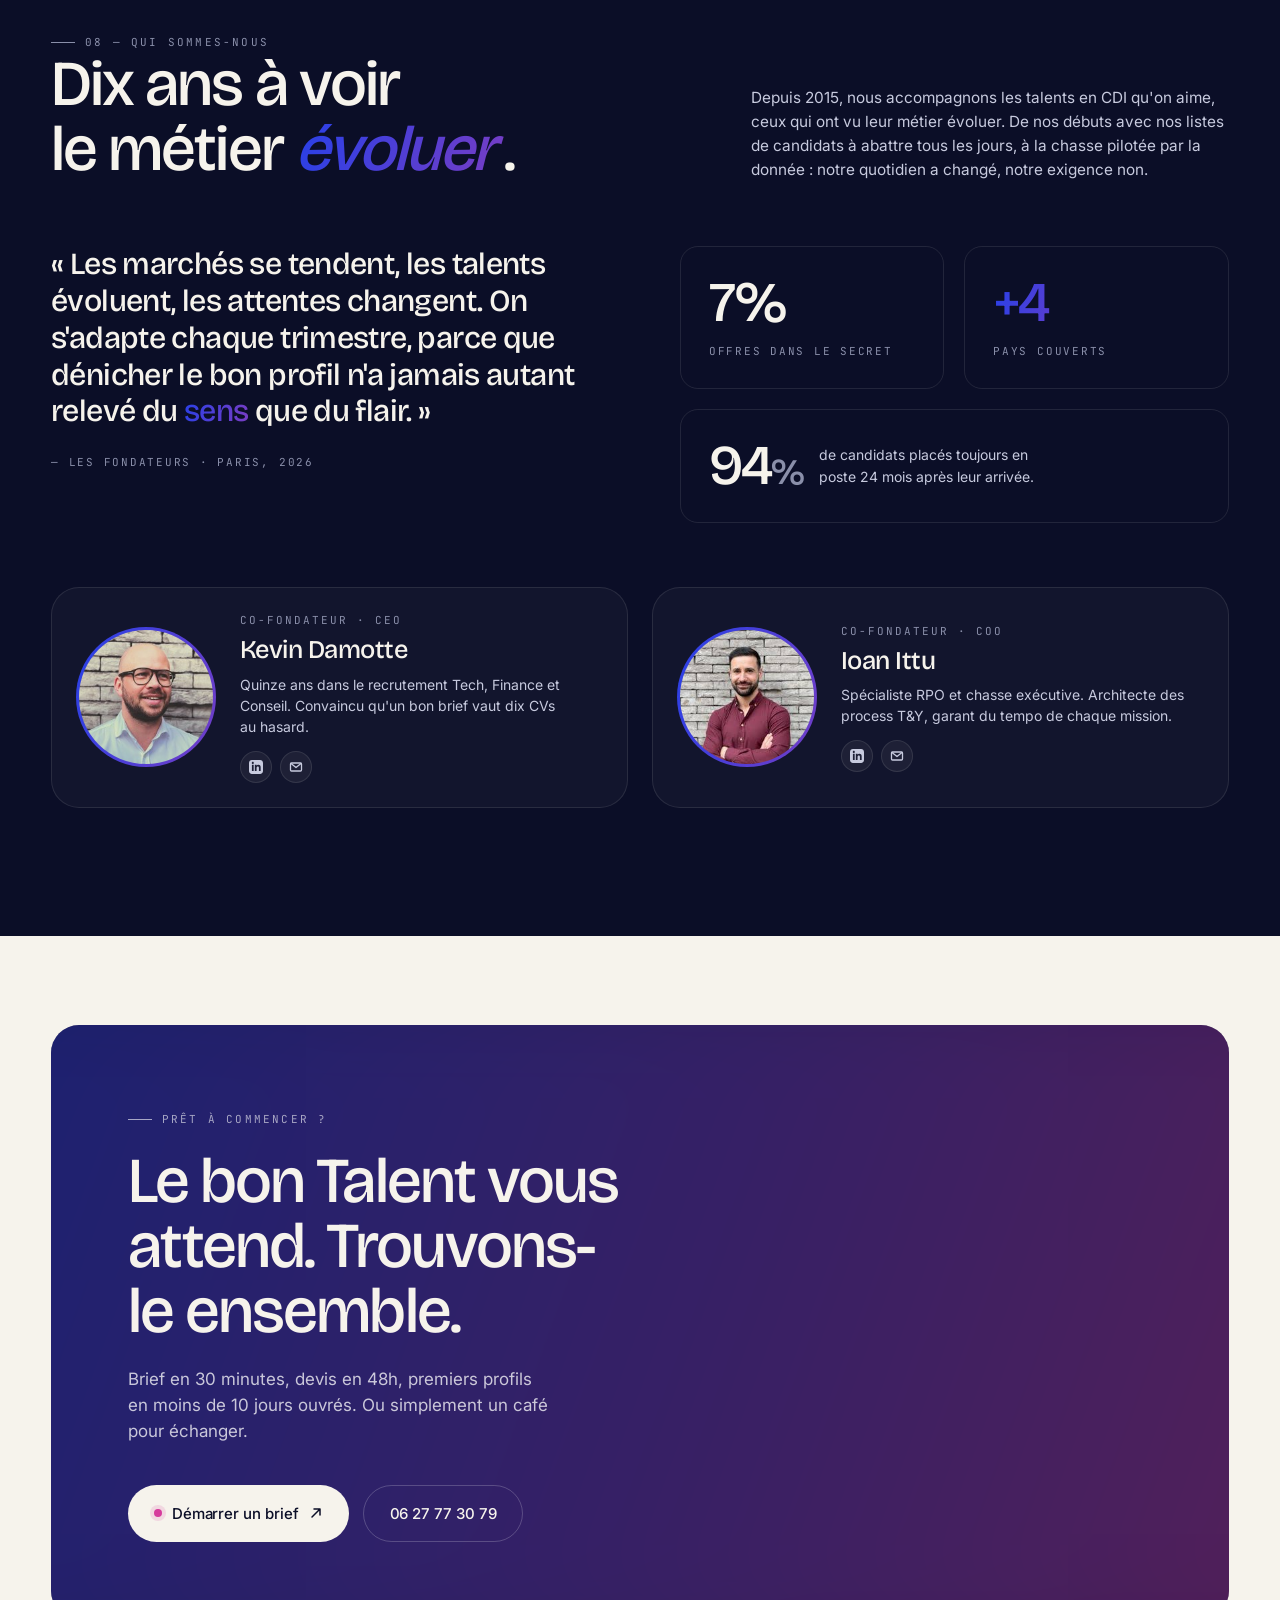
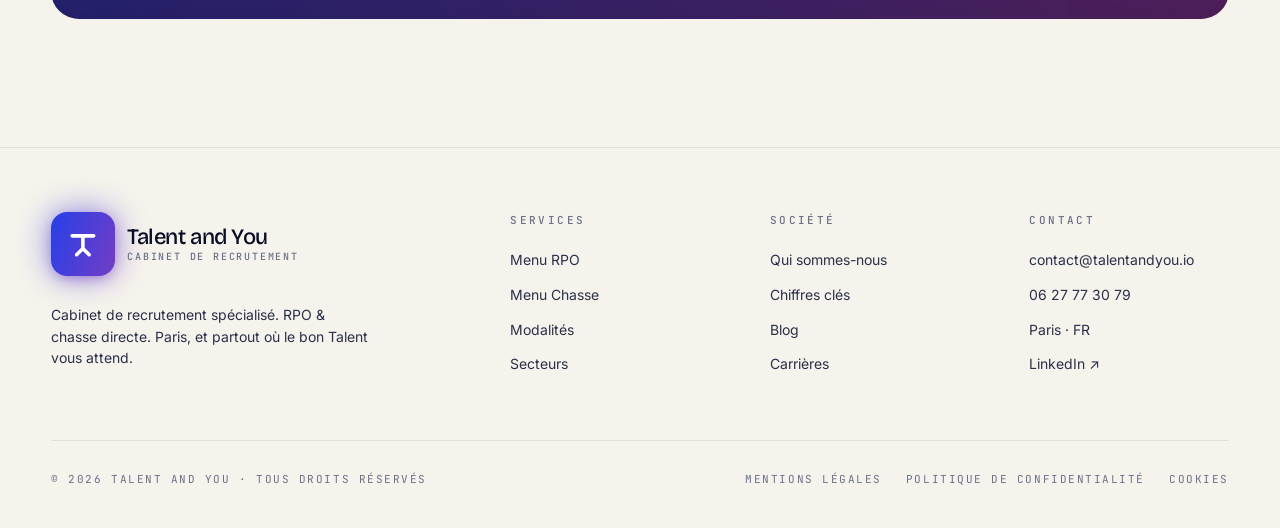
==== commit dfda1d5a: "Hero headline: dots back as plain text punctuation, on the baseline The .stop dots (font-size 0.24em" ====
--- a/index.html
+++ b/index.html
@@ -93,8 +93,8 @@
     <div>
       <div class="eyebrow" style="margin-bottom: 36px;">Cabinet de recrutement · Paris</div>
       <h1 class="hero-headline">
-        <span class="l1"><span>Le bon&nbsp;<i class="grad-text" style="font-style:normal;">Talent</i><span class="stop">.</span></span></span>
-        <span class="l2"><span>Au bon moment<span class="stop">.</span></span></span>
+        <span class="l1"><span>Le bon&nbsp;<i class="grad-text" style="font-style:normal;">Talent</i>.</span></span>
+        <span class="l2"><span>Au bon moment.</span></span>
       </h1>
       <p class="hero-tag">Le recrutement est avant tout une question d'humain et de timing. Nous chassons le profil rare, ou nous intégrons votre équipe en tant que RPO. Pas de promesses en l'air, une réalité marché et une exécution méthodique.</p>
       <div class="hero-actions">
--- a/styles.css
+++ b/styles.css
@@ -249,23 +249,6 @@
 }
 .hero-headline .l2 span { animation-delay: .35s; }
 @keyframes rise { to { transform: translateY(0); } }
-.hero-headline .stop {
-  display: inline-block;
-  font-family: var(--f-mono); font-size: 0.24em; vertical-align: 0.92em;
-  margin-left: 0.06em;
-  background: var(--grad);
-  background-size: 220% 100%;
-  -webkit-background-clip: text;
-  background-clip: text;
-  color: transparent;
-  animation: stopPulse 2.4s ease-in-out infinite;
-  filter: drop-shadow(0 0 6px color-mix(in srgb, var(--brand-mid) 65%, transparent));
-  transform-origin: center;
-}
-@keyframes stopPulse {
-  0%, 100% { opacity: 0.55; background-position: 0% 50%;   transform: scale(1);    }
-  50%     { opacity: 1;    background-position: 100% 50%; transform: scale(1.35); }
-}
 .hero-tag {
   margin-top: 32px; max-width: 480px;
   font-size: clamp(16px, 1.2vw, 19px); color: var(--ink-soft); line-height: 1.45;
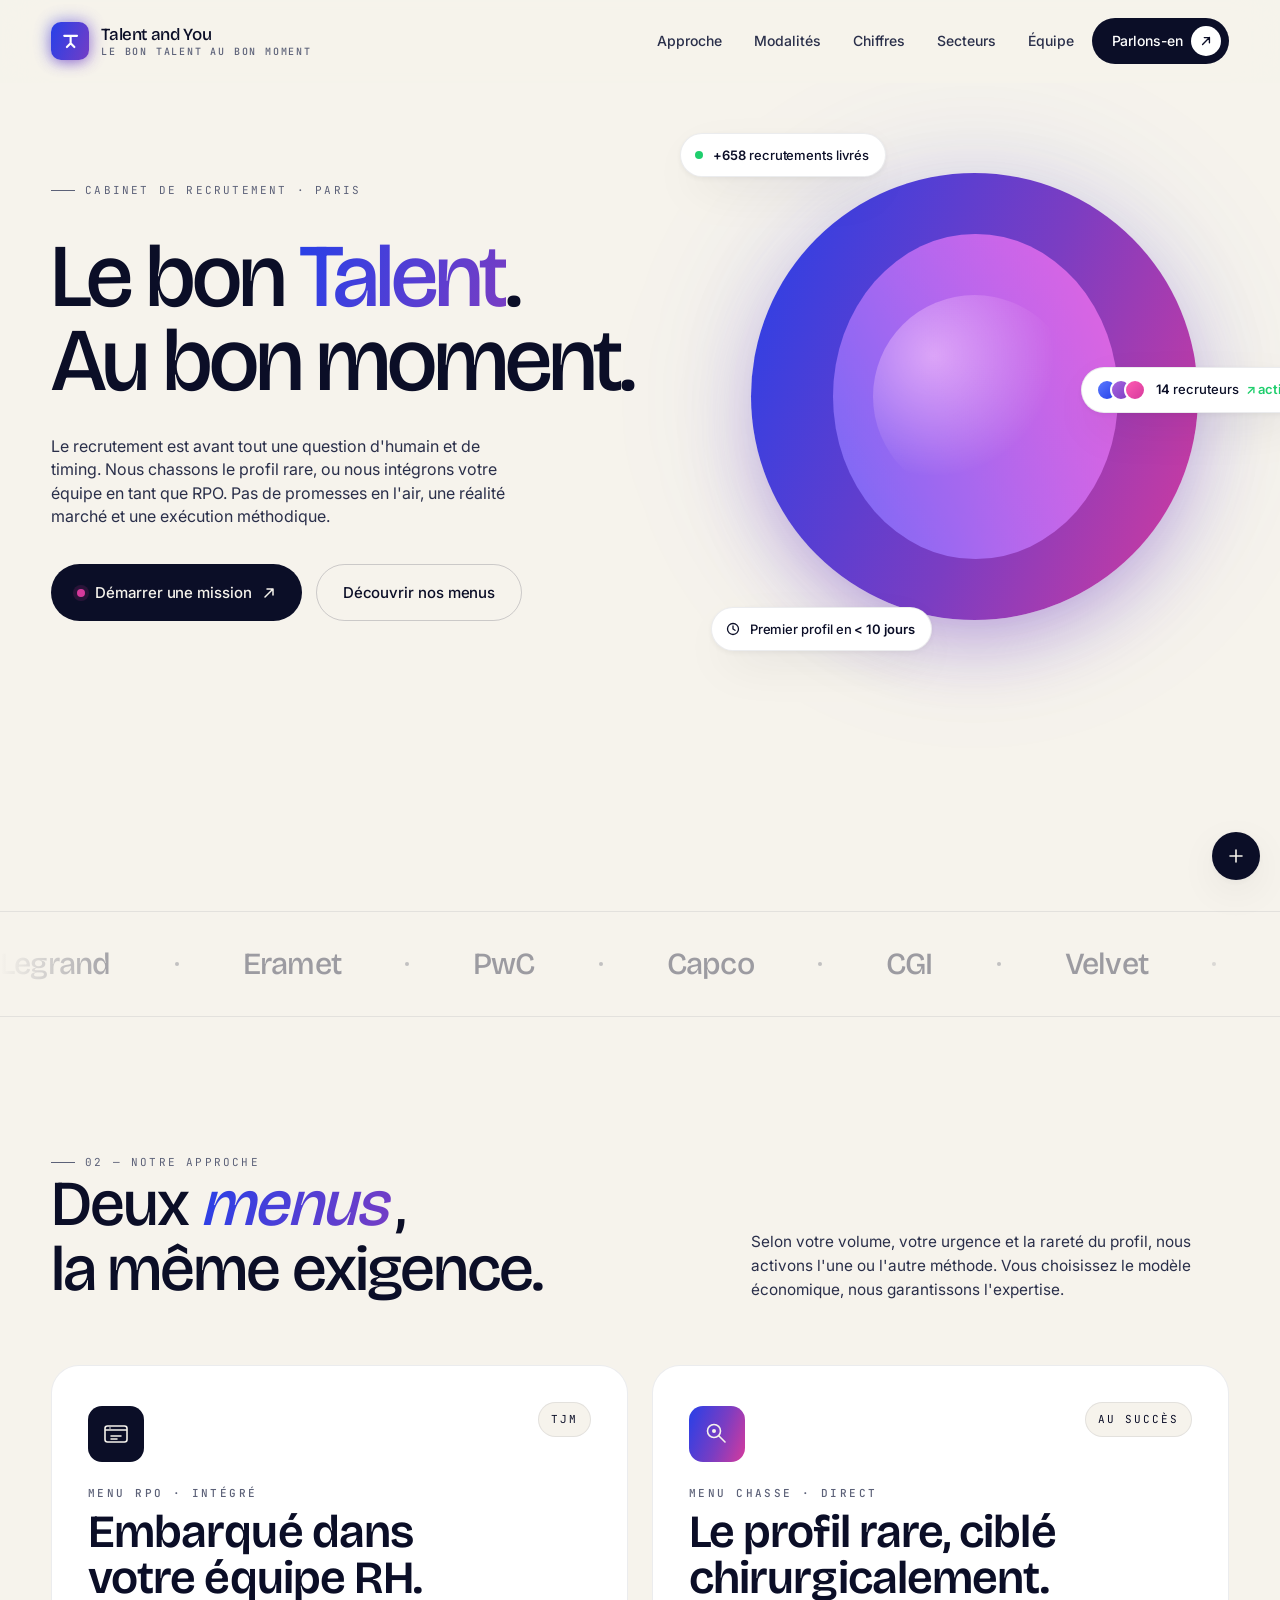
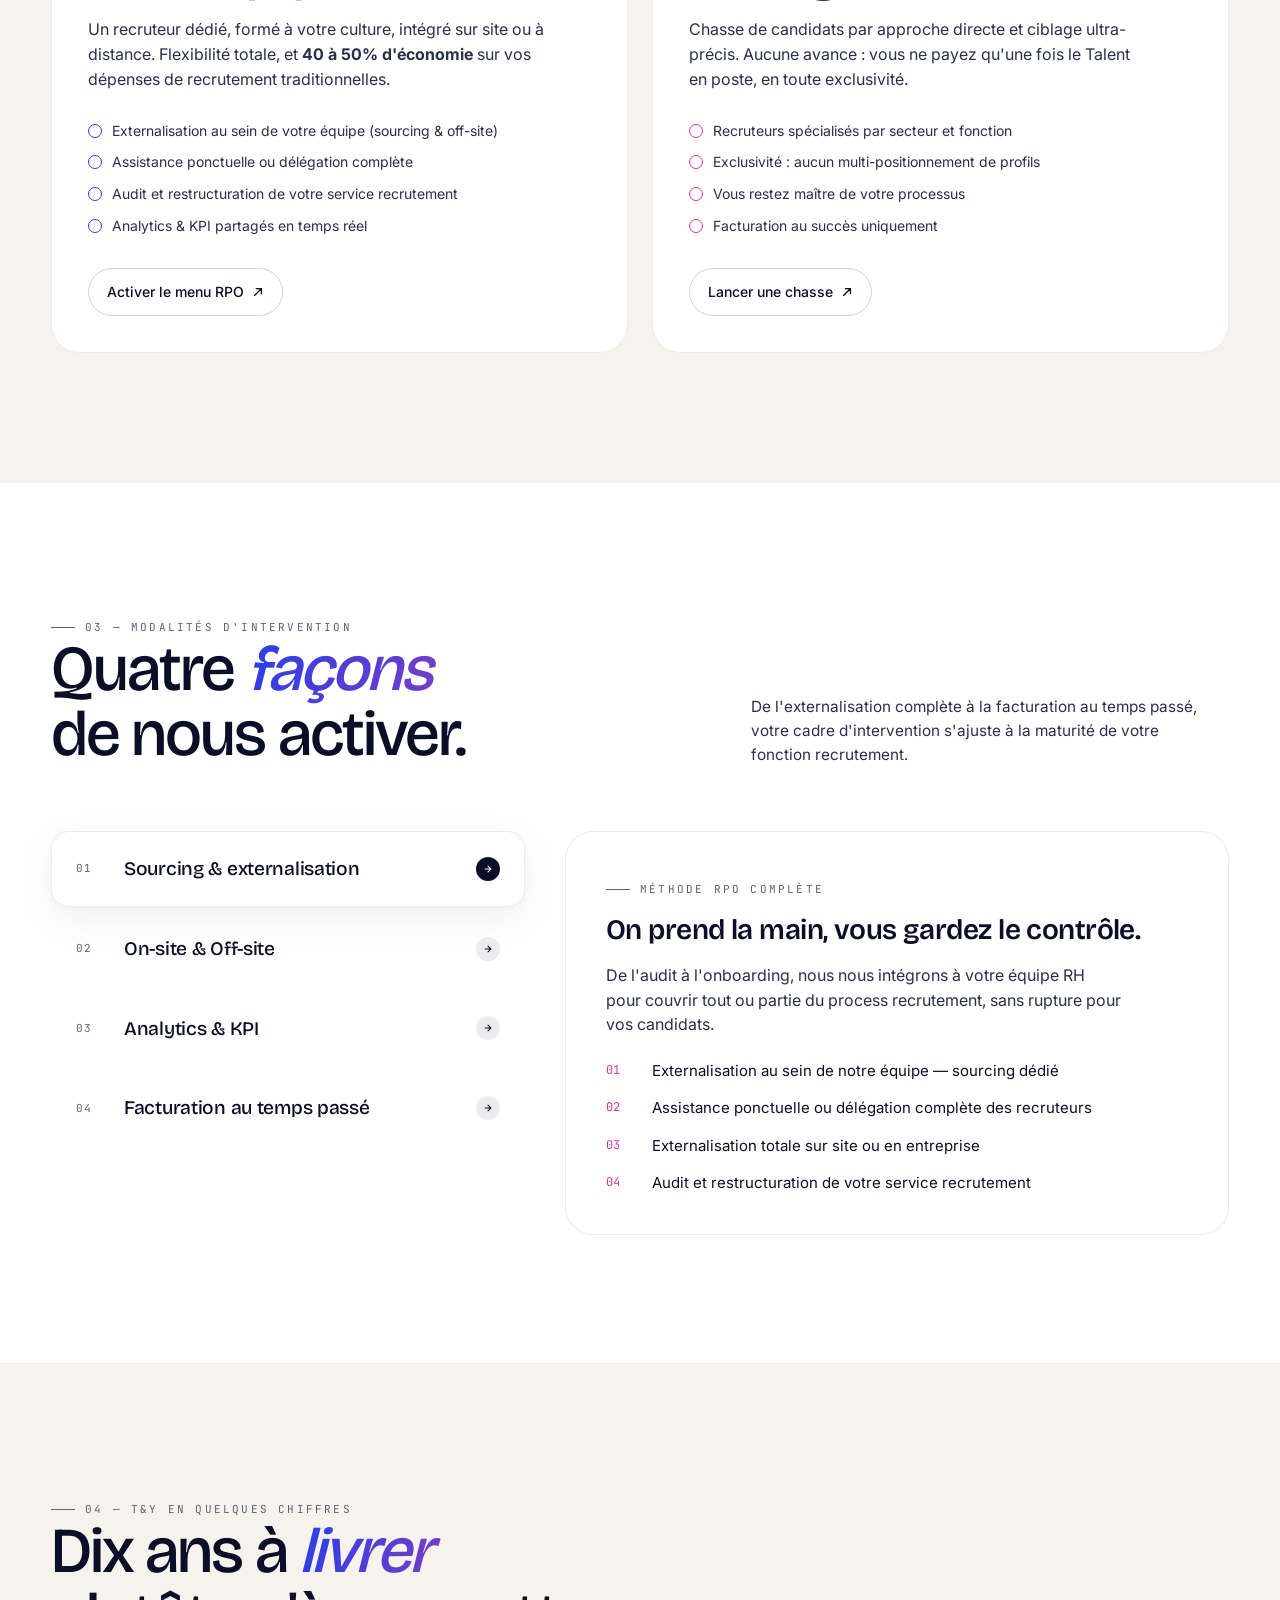
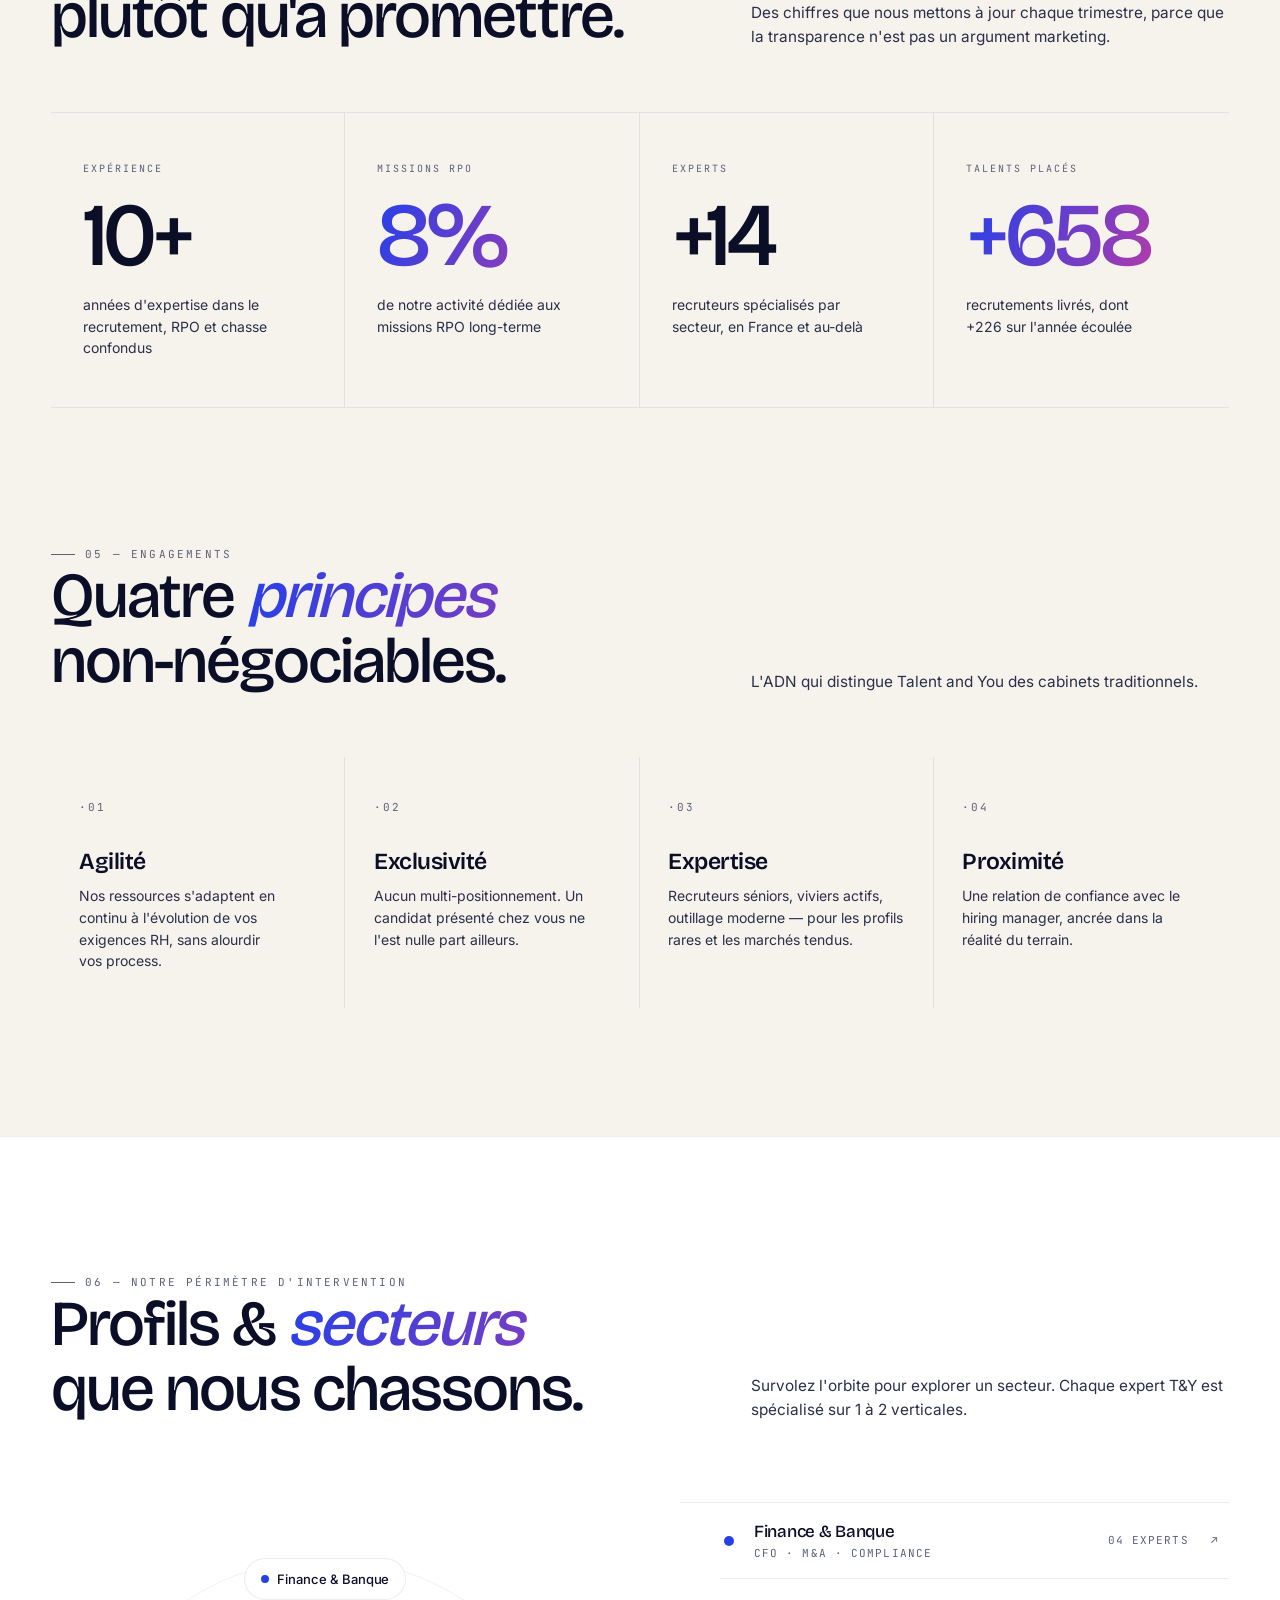
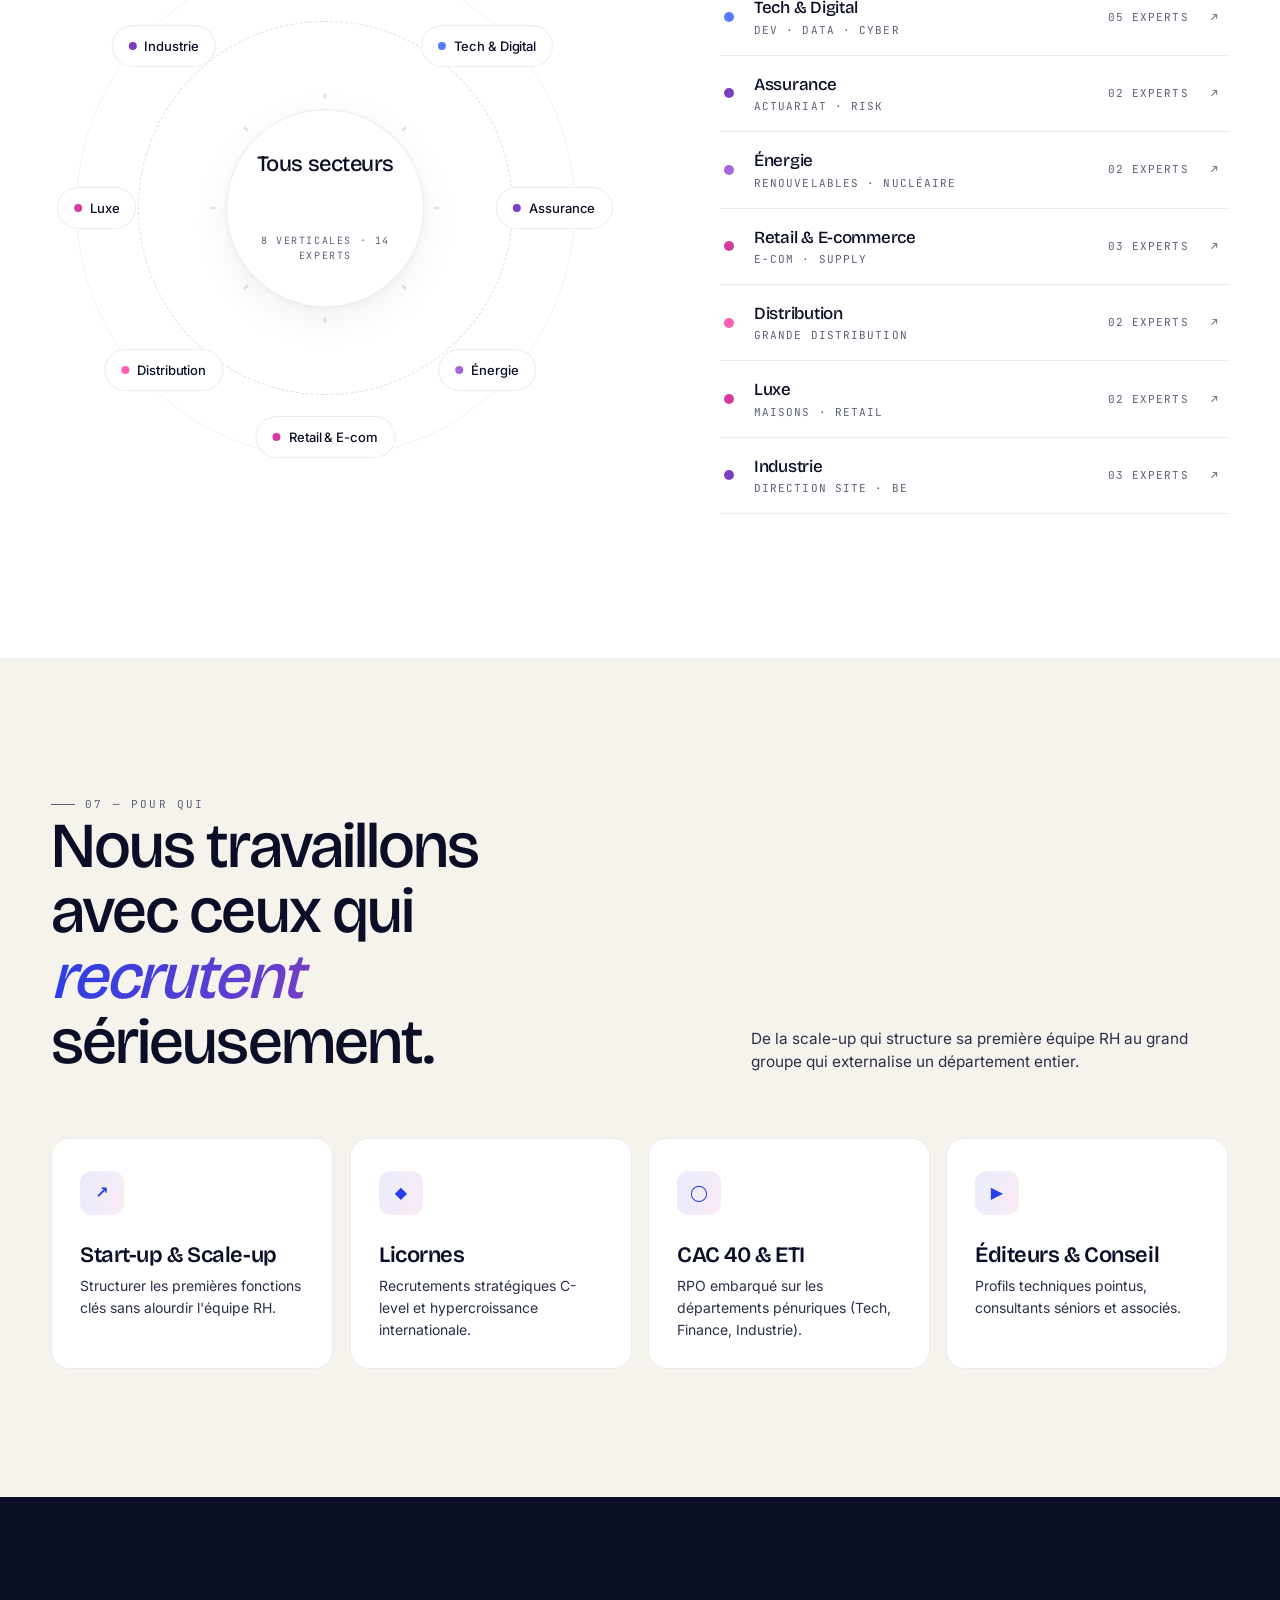
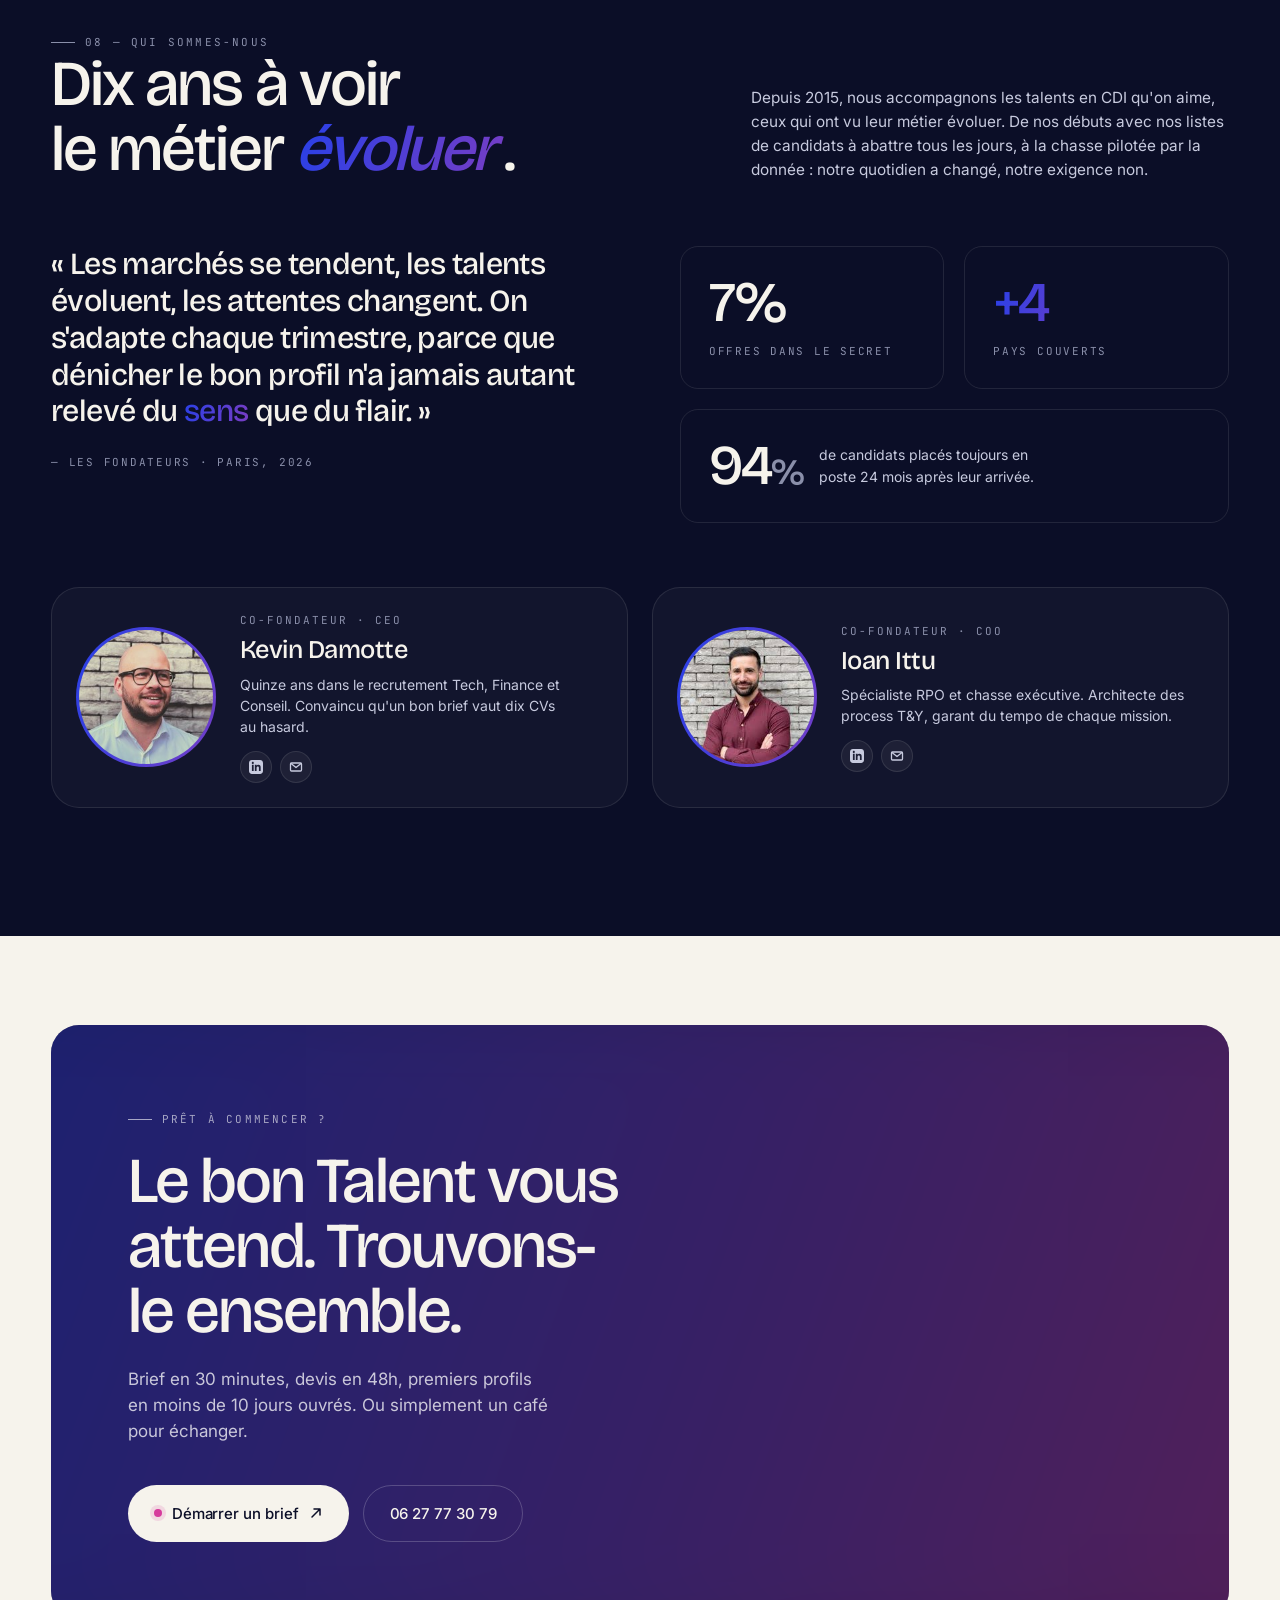
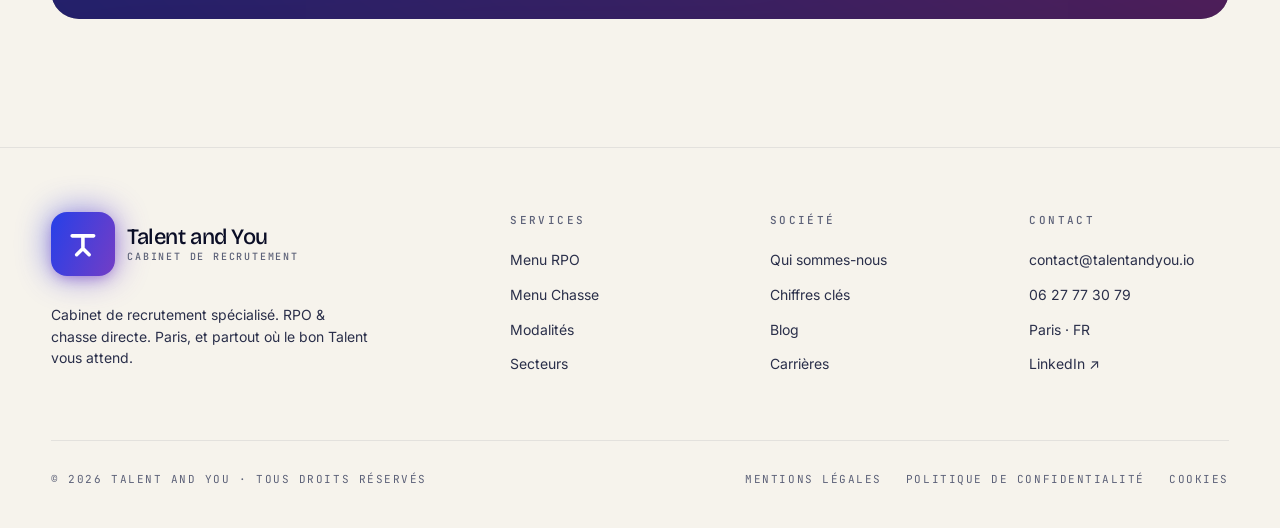
==== commit 82097c76: "Audit pass: enriched SEO meta, OG, security headers, WCAG contrast fix - Enriched <title> + meta des" ====
--- a/index.html
+++ b/index.html
@@ -3,15 +3,52 @@
 <head>
 <meta charset="utf-8" />
 <meta name="viewport" content="width=device-width, initial-scale=1" />
-<title>Talent and You — Le bon Talent au bon moment</title>
-<meta name="description" content="Cabinet de recrutement spécialisé. RPO intégré ou chasse de tête : la bonne méthode pour le bon Talent, au bon moment." />
+<title>Talent and You — Cabinet de recrutement RPO &amp; Chasse de tête | Paris</title>
+<meta name="description" content="Talent and You, cabinet de recrutement à Paris. RPO intégré et chasse de tête sur Finance, Tech, Industrie, Luxe, Retail et 8 verticales. +658 recrutements livrés depuis 2015. 94% de candidats toujours en poste à 24 mois." />
 <meta name="theme-color" content="#0B0E27" />
-
-<!-- Open Graph -->
+<meta name="keywords" content="cabinet recrutement Paris, RPO, chasse de tête, recrutement Tech, recrutement Finance, recrutement Industrie, recrutement Luxe, executive search, sourcing, talent acquisition" />
+<meta name="author" content="Talent and You" />
+<link rel="canonical" href="https://talentandyou.io/" />
+
+<!-- Open Graph (LinkedIn, Facebook, …) -->
+<meta property="og:site_name" content="Talent and You" />
 <meta property="og:title" content="Talent and You — Le bon Talent au bon moment" />
-<meta property="og:description" content="Cabinet de recrutement spécialisé. RPO intégré ou chasse de tête : la bonne méthode pour le bon Talent, au bon moment." />
+<meta property="og:description" content="Cabinet de recrutement RPO &amp; chasse de tête à Paris. 8 verticales, +14 experts, +658 recrutements livrés. Pas de promesses en l'air — une exécution méthodique." />
 <meta property="og:type" content="website" />
 <meta property="og:locale" content="fr_FR" />
+<meta property="og:url" content="https://talentandyou.io/" />
+<meta property="og:image" content="https://talentandyou.io/assets/og-image.png" />
+<meta property="og:image:width" content="1200" />
+<meta property="og:image:height" content="630" />
+<meta property="og:image:alt" content="Talent and You — Cabinet de recrutement RPO et chasse de tête à Paris" />
+
+<!-- Twitter / X -->
+<meta name="twitter:card" content="summary_large_image" />
+<meta name="twitter:title" content="Talent and You — Le bon Talent au bon moment" />
+<meta name="twitter:description" content="Cabinet de recrutement RPO &amp; chasse à Paris. 8 verticales, +14 experts, +658 recrutements livrés." />
+<meta name="twitter:image" content="https://talentandyou.io/assets/og-image.png" />
+
+<!-- Structured data: organization -->
+<script type="application/ld+json">
+{
+  "@context": "https://schema.org",
+  "@type": "Organization",
+  "name": "Talent and You",
+  "url": "https://talentandyou.io/",
+  "logo": "https://talentandyou.io/assets/og-image.png",
+  "description": "Cabinet de recrutement RPO et chasse de tête à Paris, spécialisé sur 8 verticales (Finance, Tech, Industrie, Luxe, Retail, Distribution, Énergie, Assurance).",
+  "foundingDate": "2015",
+  "address": { "@type": "PostalAddress", "addressLocality": "Paris", "addressCountry": "FR" },
+  "contactPoint": {
+    "@type": "ContactPoint",
+    "telephone": "+33-6-27-77-30-79",
+    "contactType": "sales",
+    "email": "contact@talentandyou.io",
+    "availableLanguage": ["French", "English"]
+  },
+  "sameAs": ["https://www.linkedin.com/company/talent-and-you/"]
+}
+</script>
 
 <link rel="preconnect" href="https://fonts.googleapis.com">
 <link rel="preconnect" href="https://fonts.gstatic.com" crossorigin>
@@ -560,7 +597,7 @@
     <div class="founders reveal-stagger">
       <article class="founder">
         <div class="founder-photo-wrap">
-          <img class="founder-photo" src="assets/kevin-damotte.jpg" alt="Kevin Damotte" width="140" height="140" />
+          <img class="founder-photo" src="assets/kevin-damotte.jpg" alt="Portrait de Kevin Damotte, co-fondateur et CEO de Talent and You, cabinet de recrutement à Paris" width="140" height="140" loading="lazy" decoding="async" />
         </div>
         <div class="founder-meta">
           <div class="role">Co-fondateur · CEO</div>
@@ -579,7 +616,7 @@
 
       <article class="founder">
         <div class="founder-photo-wrap">
-          <img class="founder-photo" src="assets/founder-1.jpg" alt="Ioan Ittu" width="140" height="140" />
+          <img class="founder-photo" src="assets/founder-1.jpg" alt="Portrait de Ioan Ittu, co-fondateur et COO de Talent and You, cabinet de recrutement à Paris" width="140" height="140" loading="lazy" decoding="async" />
         </div>
         <div class="founder-meta">
           <div class="role">Co-fondateur · COO</div>
--- a/styles.css
+++ b/styles.css
@@ -7,7 +7,7 @@
   /* Palette — Signature (default) */
   --ink: #0B0E27;
   --ink-soft: #2A2F4A;
-  --muted: #6B7088;
+  --muted: #5C6178; /* WCAG AA: 4.94:1 on the cream bg (was 4.08:1) */
   --line: rgba(11, 14, 39, 0.08);
   --line-strong: rgba(11, 14, 39, 0.18);
   --bg: #F6F3EC;
